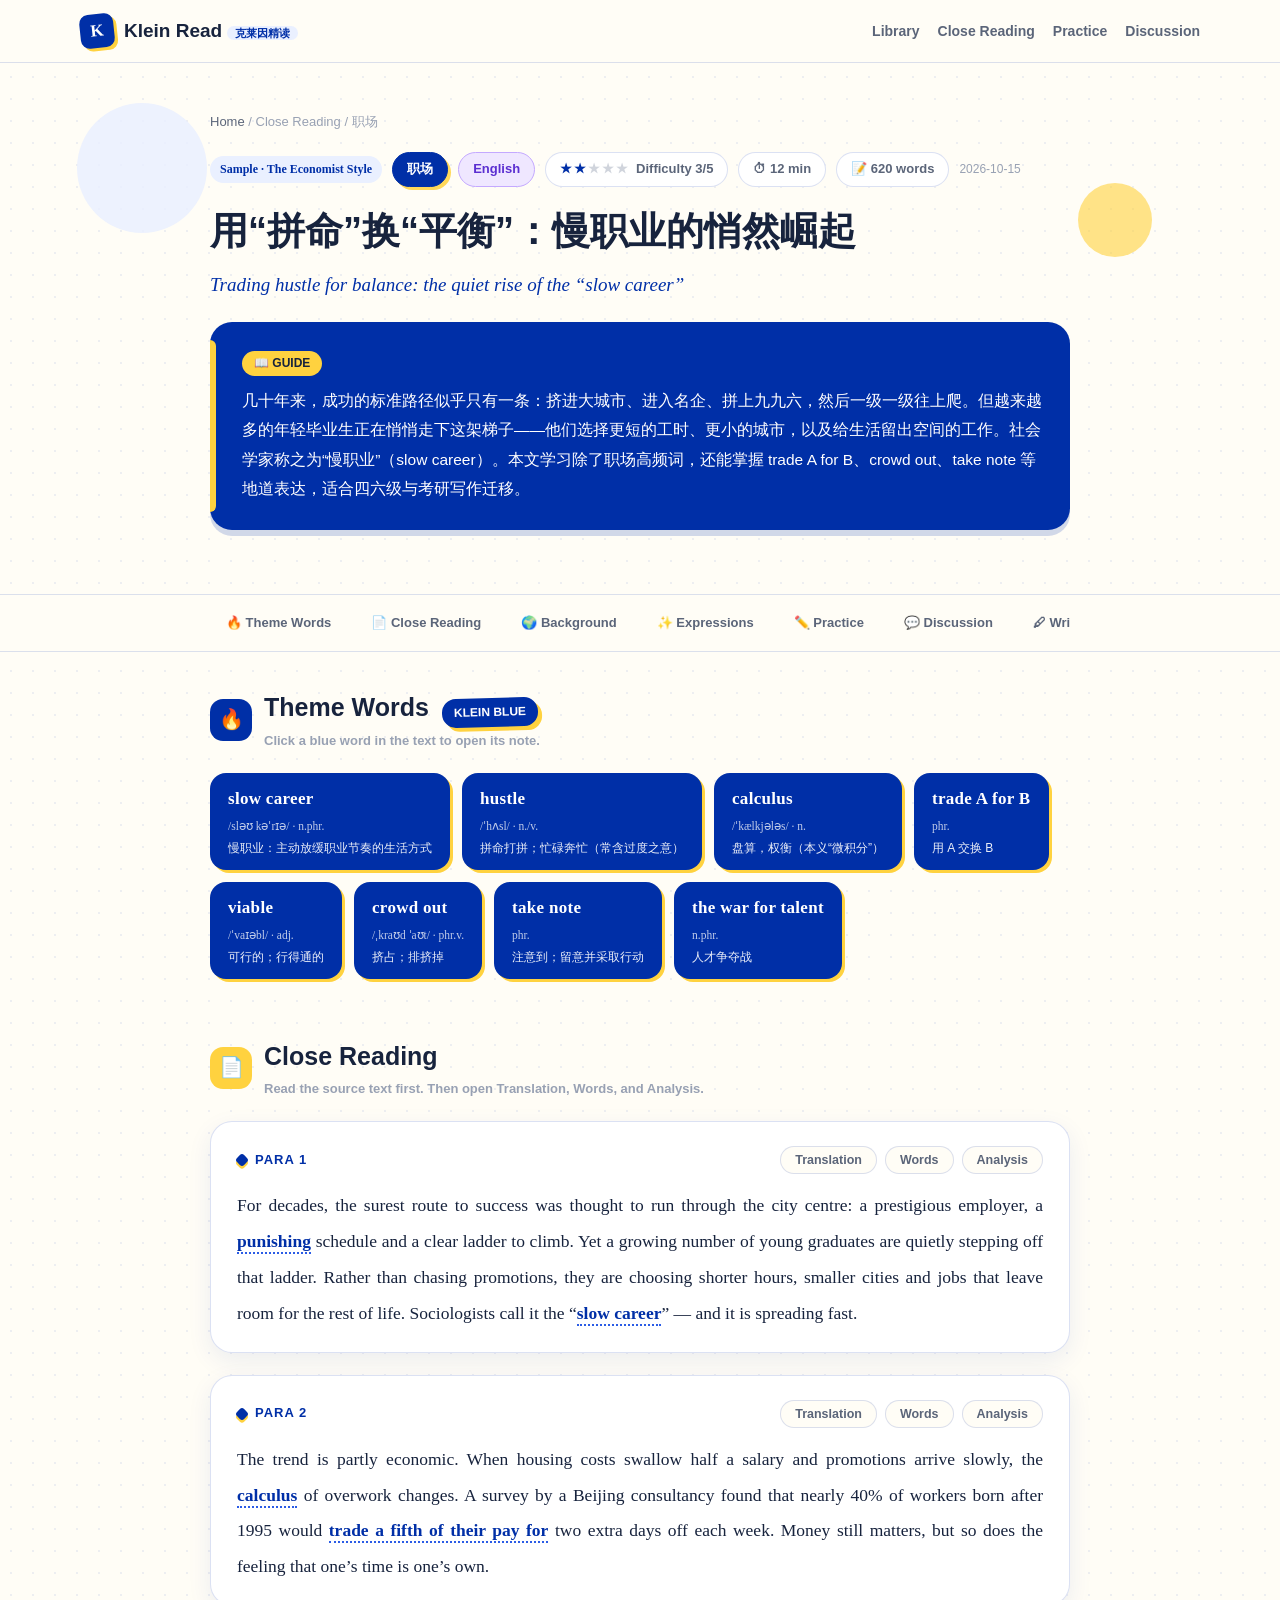
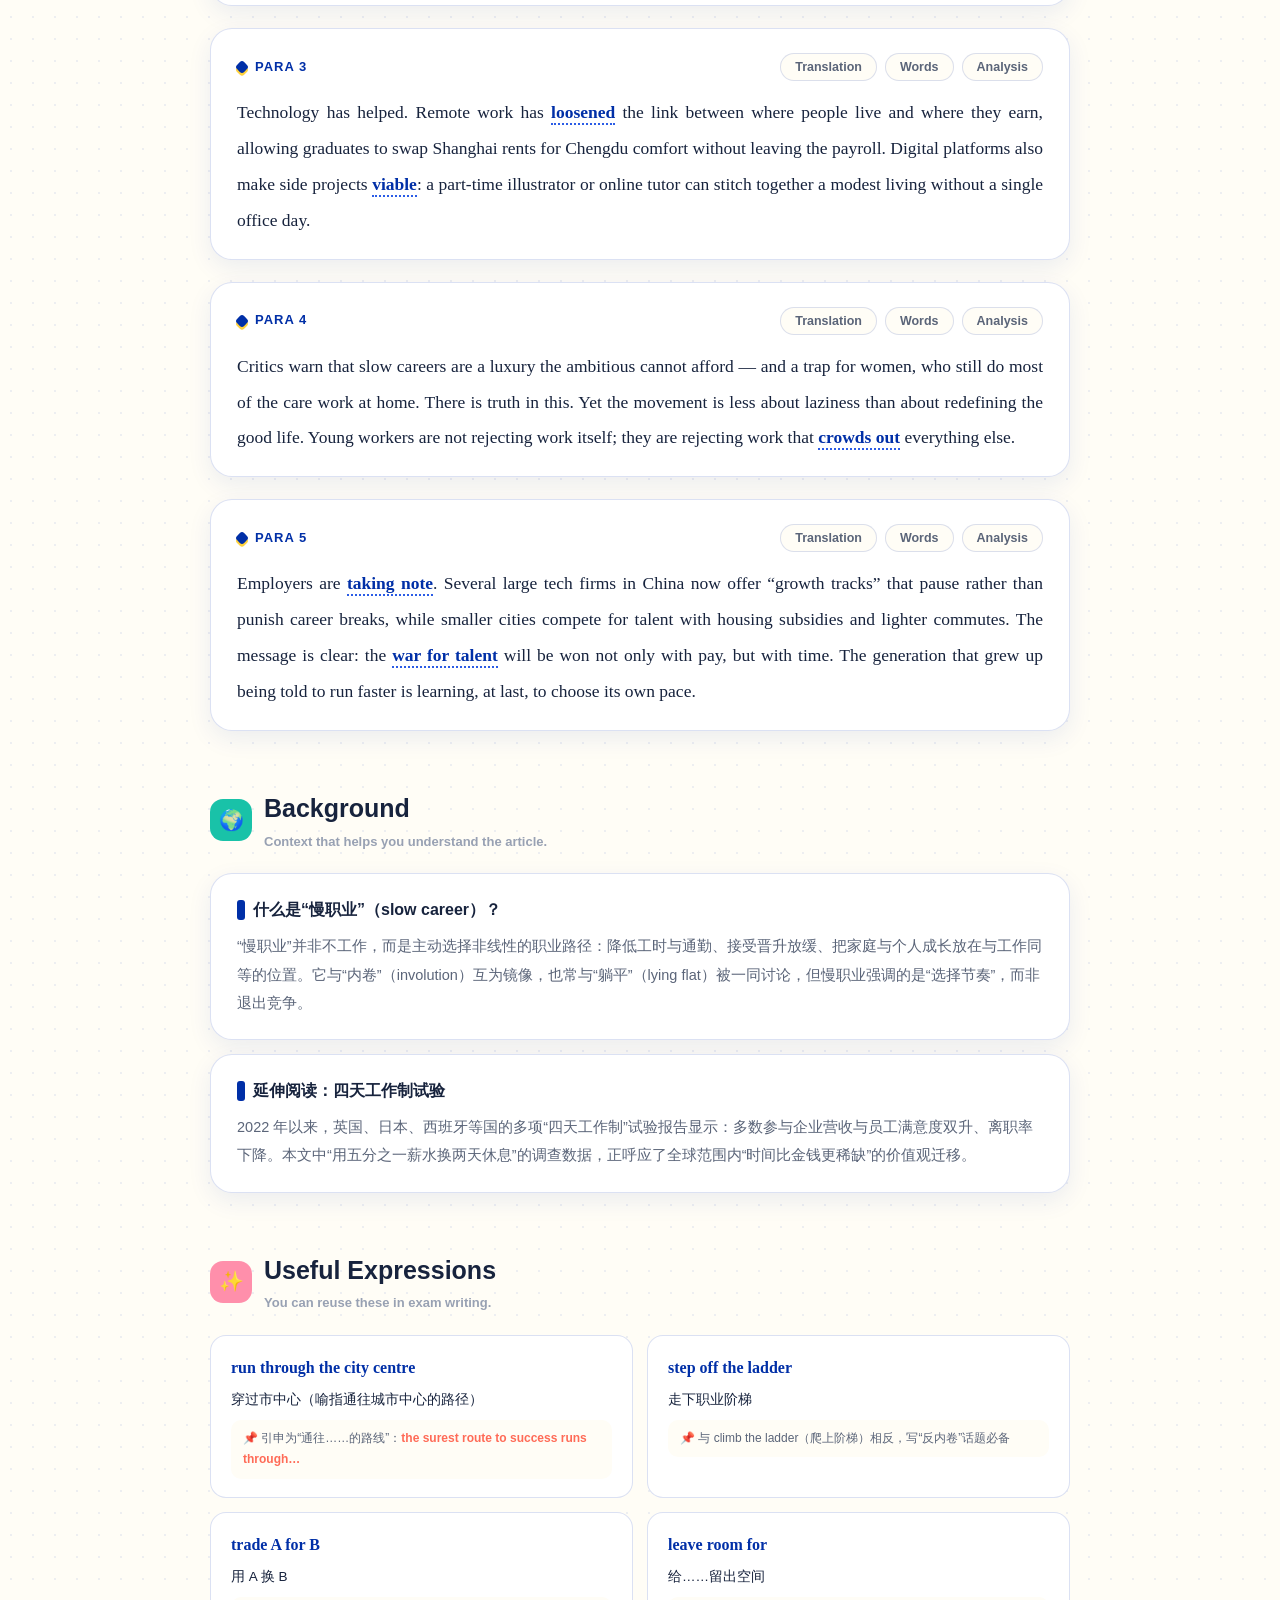
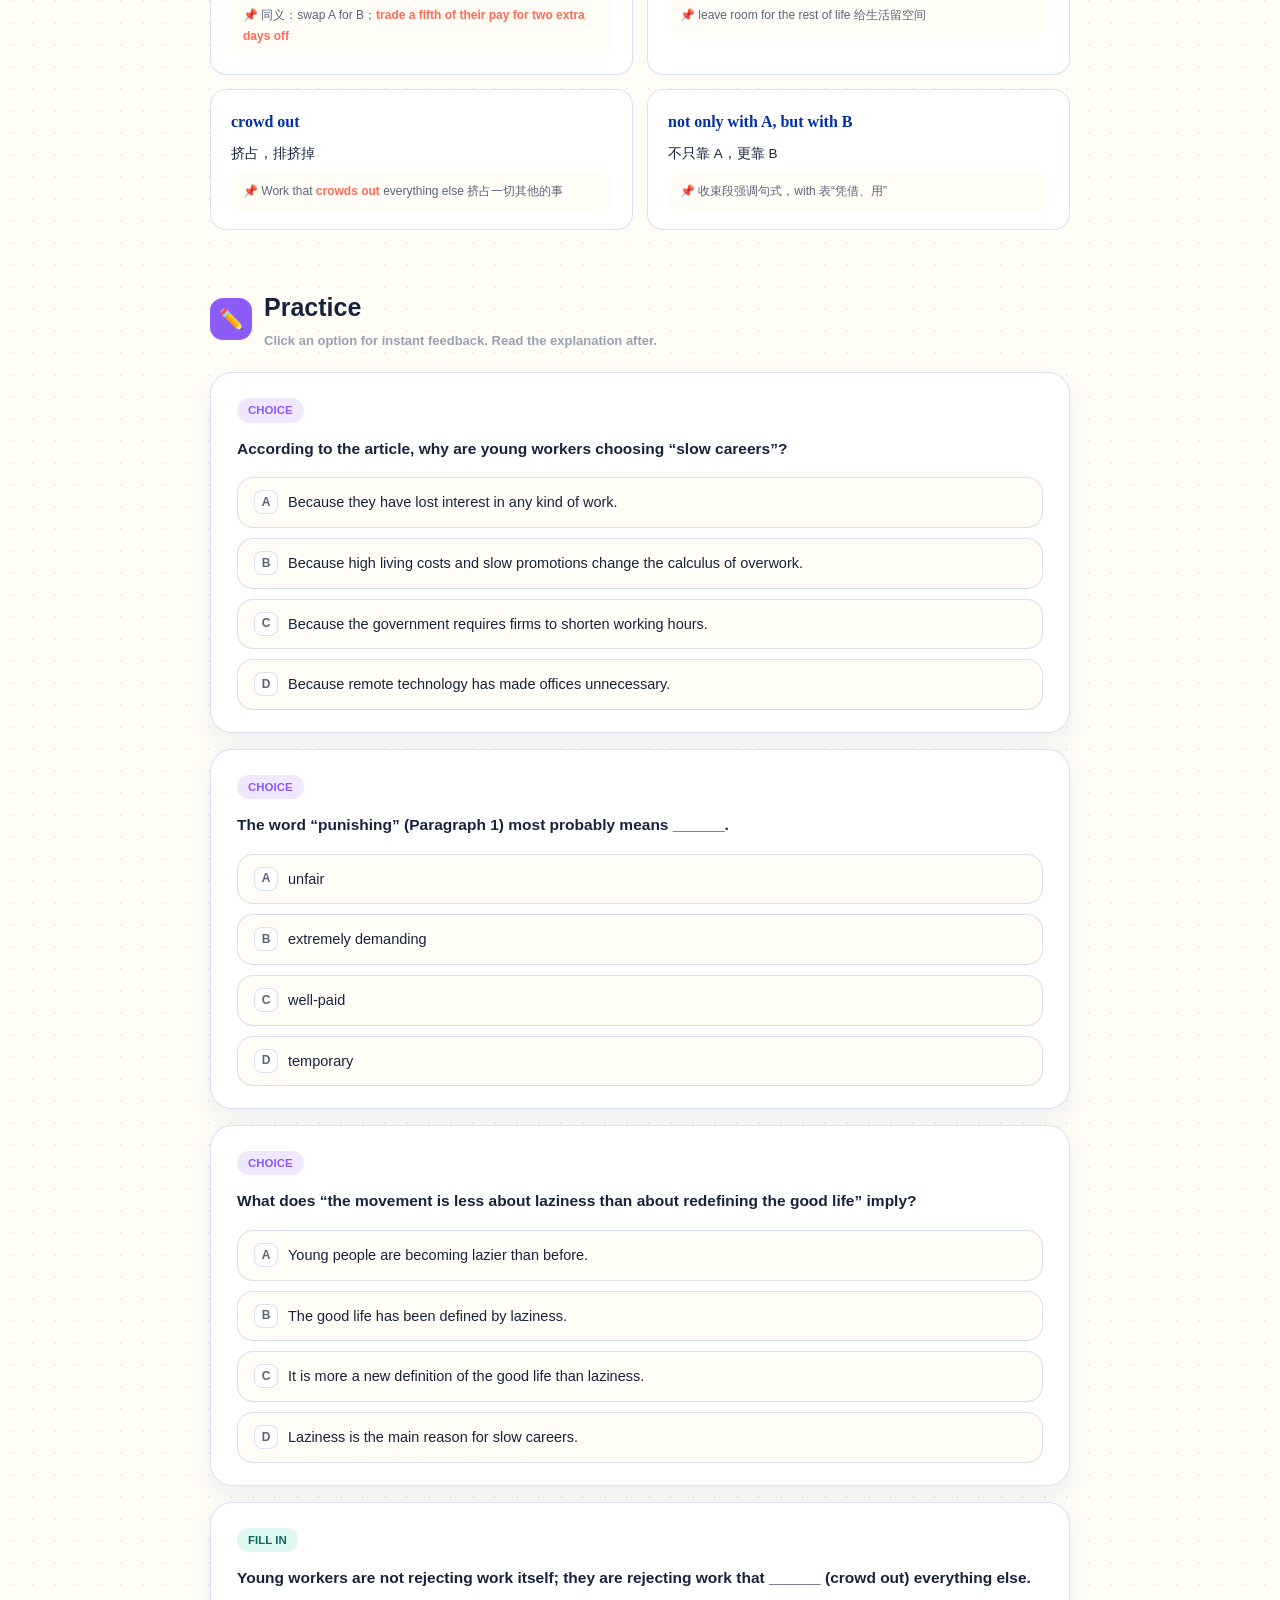
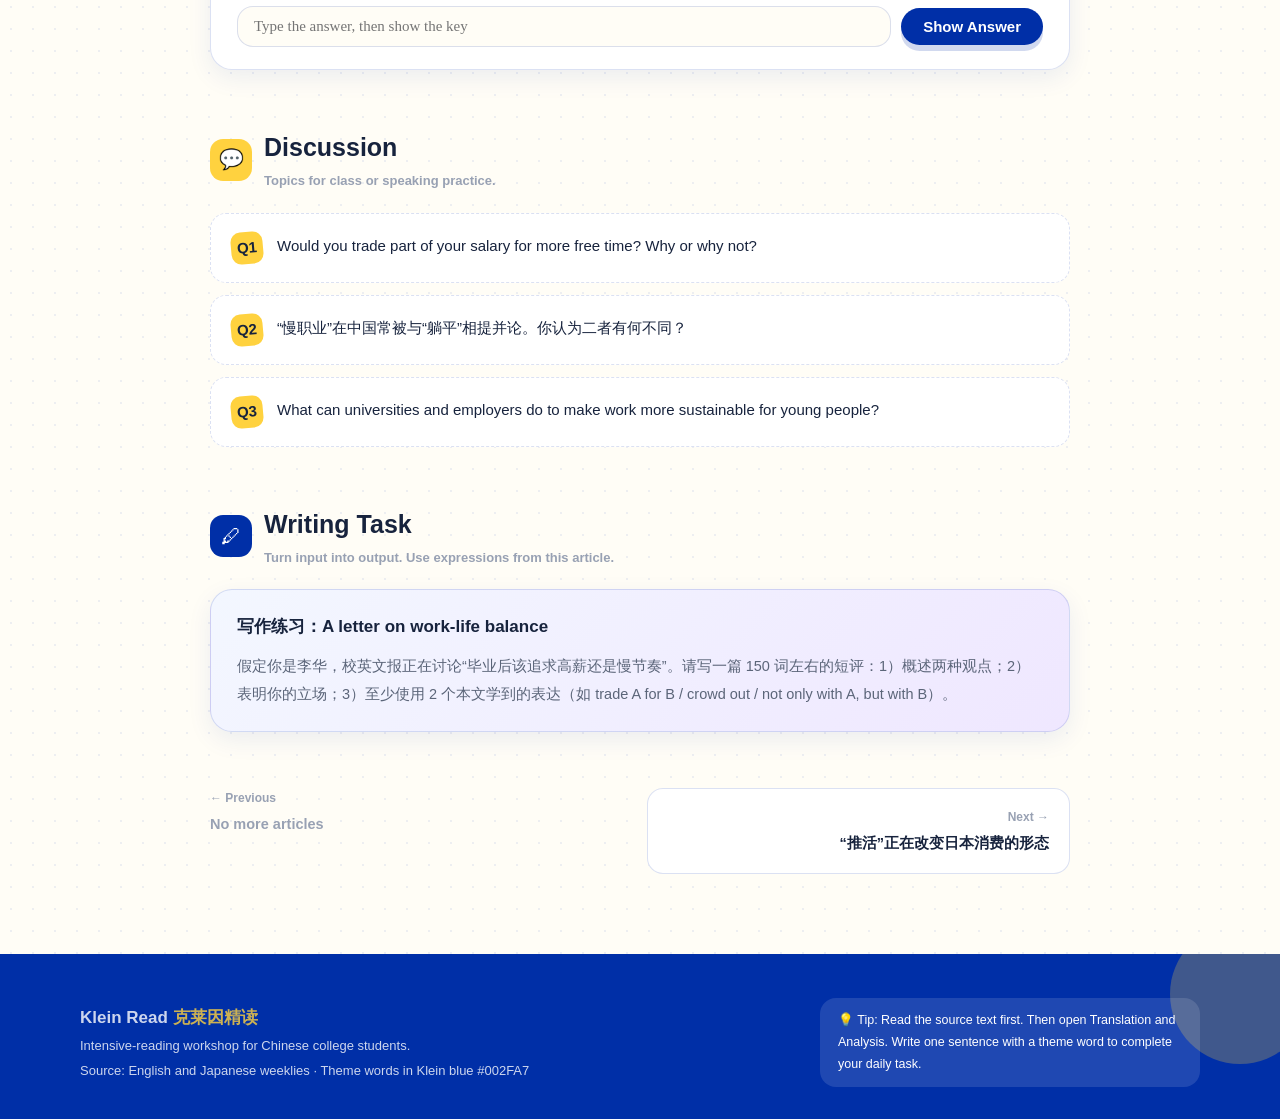
==== articles/001-slow-career.html @ 8a90080f "Release Klein Read v2.0: multilingual intensive-reading site with agent skills - Data-driven static " ====
<!DOCTYPE html>
<html lang="en">
<head>
<meta charset="UTF-8">
<meta name="viewport" content="width=device-width, initial-scale=1.0">
<title>用“拼命”换“平衡”：慢职业的悄然崛起 · Klein Read</title>
<meta name="description" content="Klein Read intensive-reading page: 用“拼命”换“平衡”：慢职业的悄然崛起">
<link rel="stylesheet" href="../css/style.css">
</head>
<body>
<div class="progress-bar"></div>

<header class="topbar">
  <div class="container topbar-inner">
    <a class="logo" href="../index.html">
      <span class="logo-mark">K</span>
      <span>Klein Read <span class="logo-sub">克莱因精读</span></span>
    </a>
    <nav class="topnav">
      <a href="../index.html#library">Library</a>
      <a href="#text">Close Reading</a>
      <a href="#quiz">Practice</a>
      <a href="#discussion">Discussion</a>
    </nav>
  </div>
</header>

<main>
  <!-- ============ Article header ============ -->
  <section class="article-hero">
    <div class="blob blob-1"></div>
    <div class="blob blob-2"></div>
    <div class="container-narrow" style="position:relative;z-index:2">
      <p class="breadcrumb"><a href="../index.html">Home</a> / Close Reading / 职场</p>
      <div class="meta-row">
        <span class="card-source">Sample · The Economist Style</span>
        <span class="chip chip-theme">职场</span>
        <span class="chip chip-violet">English</span>
        <span class="chip"><span class="stars">★★<span class="off">★</span><span class="off">★</span><span class="off">★</span></span> Difficulty 3/5</span>
        <span class="chip">⏱ 12 min</span>
        <span class="chip">📝 620 words</span>
        <span class="card-date">2026-10-15</span>
      </div>
      <h1 lang="zh-CN">用“拼命”换“平衡”：慢职业的悄然崛起</h1>
      <p class="title-en" lang="en">Trading hustle for balance: the quiet rise of the “slow career”</p>
      <div class="lead-card">
        <span class="lead-label">📖 GUIDE</span>
        <p lang="zh-CN">几十年来，成功的标准路径似乎只有一条：挤进大城市、进入名企、拼上九九六，然后一级一级往上爬。但越来越多的年轻毕业生正在悄悄走下这架梯子——他们选择更短的工时、更小的城市，以及给生活留出空间的工作。社会学家称之为“慢职业”（slow career）。本文学习除了职场高频词，还能掌握 trade A for B、crowd out、take note 等地道表达，适合四六级与考研写作迁移。</p>
      </div>
    </div>
  </section>

  <!-- ============ Anchor nav ============ -->
  <nav class="anchor-nav">
    <div class="container-narrow anchor-nav-inner">
      <a href="#words">🔥 Theme Words</a>
      <a href="#text">📄 Close Reading</a>
      <a href="#background">🌍 Background</a>
      <a href="#expressions">✨ Expressions</a>
      <a href="#quiz">✏️ Practice</a>
      <a href="#discussion">💬 Discussion</a>
      <a href="#writing">🖊 Writing</a>
    </div>
  </nav>

  <div class="container-narrow">
    <!-- ============ Theme words (Klein blue) ============ -->
    <section class="block" id="words" style="margin-top:8px">
      <div class="block-head">
        <div class="block-icon" style="background:var(--klein);color:#fff">🔥</div>
        <div>
          <h2>Theme Words <span class="sticker" style="font-size:12px;margin-left:6px">KLEIN BLUE</span></h2>
          <p class="sub">Click a blue word in the text to open its note.</p>
        </div>
      </div>
      <div class="theme-words"><div class="theme-word-card"><span class="w">slow career</span><span class="ph">/sləʊ kəˈrɪə/ · n.phr.</span><span class="m">慢职业：主动放缓职业节奏的生活方式</span></div>
<div class="theme-word-card"><span class="w">hustle</span><span class="ph">/ˈhʌsl/ · n./v.</span><span class="m">拼命打拼；忙碌奔忙（常含过度之意）</span></div>
<div class="theme-word-card"><span class="w">calculus</span><span class="ph">/ˈkælkjələs/ · n.</span><span class="m">盘算，权衡（本义“微积分”）</span></div>
<div class="theme-word-card"><span class="w">trade A for B</span><span class="ph">phr.</span><span class="m">用 A 交换 B</span></div>
<div class="theme-word-card"><span class="w">viable</span><span class="ph">/ˈvaɪəbl/ · adj.</span><span class="m">可行的；行得通的</span></div>
<div class="theme-word-card"><span class="w">crowd out</span><span class="ph">/ˌkraʊd ˈaʊt/ · phr.v.</span><span class="m">挤占；排挤掉</span></div>
<div class="theme-word-card"><span class="w">take note</span><span class="ph">phr.</span><span class="m">注意到；留意并采取行动</span></div>
<div class="theme-word-card"><span class="w">the war for talent</span><span class="ph">n.phr.</span><span class="m">人才争夺战</span></div></div>
    </section>

    <!-- ============ Close reading ============ -->
    <section class="block" id="text">
      <div class="block-head">
        <div class="block-icon" style="background:var(--lemon);color:var(--ink)">📄</div>
        <div>
          <h2>Close Reading</h2>
          <p class="sub">Read the source text first. Then open Translation, Words, and Analysis.</p>
        </div>
      </div>
      
<article class="para-card" id="p1">
  <div class="para-head">
    <span class="para-num">PARA 1</span>
    <div class="para-tools">
      <button class="tool-btn" data-toggle="p1-zh" aria-expanded="false">Translation</button>
      <button class="tool-btn" data-toggle="p1-words" aria-expanded="false">Words</button>
      <button class="tool-btn" data-toggle="p1-sent" aria-expanded="false">Analysis</button>
    </div>
  </div>
  <p class="para-en lang-en" lang="en">For decades, the surest route to success was thought to run through the city centre: a prestigious employer, a <span class="tword" data-word="punishing">punishing</span> schedule and a clear ladder to climb. Yet a growing number of young graduates are quietly stepping off that ladder. Rather than chasing promotions, they are choosing shorter hours, smaller cities and jobs that leave room for the rest of life. Sociologists call it the “<span class="tword" data-word="slow career">slow career</span>” — and it is spreading fast.</p>
  <div class="panel panel-cn" id="p1-zh"><h4>Reference Translation</h4><p class="para-cn" lang="zh-CN">几十年来，人们认为通往成功最有把握的路线要穿过市中心：进入名企、接受高强度的排班、沿着清晰的阶梯往上爬。然而，越来越多的年轻毕业生正悄悄走下这架梯子。他们不再追逐晋升，而是选择更短的工时、更小的城市，以及能给生活其余部分留出空间的工作。社会学家称之为“慢职业”——而且它正迅速蔓延。</p></div>
  <div class="panel panel-words" id="p1-words"><h4>Words in This Paragraph</h4><ul class="word-list"><li><span class="w">prestigious</span><span class="pos">adj.</span><span class="mean">有声望的，享有盛名的</span><span class="note">💡 常修饰 employer / university / award</span></li><li><span class="w">punishing</span><span class="pos">adj.</span><span class="mean">强度极大的，令人吃不消的</span><span class="note">💡 本义“惩罚性的”，a punishing schedule 即“高强度排班”</span></li><li><span class="w">ladder</span><span class="pos">n.</span><span class="mean">阶梯（喻指晋升体系）</span><span class="note">💡 career ladder 职业阶梯；climb the ladder 逐步晋升</span></li><li><span class="w">promotion</span><span class="pos">n.</span><span class="mean">晋升，升职</span><span class="note">💡 注意重音 /prəˈməʊʃn/；动词 promote</span></li><li><span class="w">slow career</span><span class="pos">n.phr.</span><span class="mean">慢职业：主动放缓职业节奏</span><span class="note">💡 全文核心概念，也可作定语：the slow-career movement</span></li></ul></div>
  <div class="panel panel-sent" id="p1-sent"><h4>Sentence Analysis</h4><div class="sent-block"><p class="sent-quote">Rather than chasing promotions, they are choosing shorter hours, smaller cities and jobs that leave room for the rest of life.</p><div class="struct-lines"><div class="struct-line"><span class="struct-tag tag-main">主句</span><span class="struct-text">they are choosing shorter hours, smaller cities and jobs（三个并列宾语）</span></div><div class="struct-line"><span class="struct-tag tag-phrase">状语</span><span class="struct-text">Rather than chasing promotions —— rather than + doing 表示“而不是……”，置于句首加强对比</span></div><div class="struct-line"><span class="struct-tag tag-clause">定语从句</span><span class="struct-text">that leave room for the rest of life —— 修饰 jobs，其中 leave room for 意为“给……留出空间”</span></div></div><div class="struct-line"><span class="struct-tag tag-tip">考点</span><span class="struct-text">写作迁移：先摆出旧观念（rather than…），再给新选择，对比结构清晰，适合议论文开头段。</span></div></div></div>
</article>

<article class="para-card" id="p2">
  <div class="para-head">
    <span class="para-num">PARA 2</span>
    <div class="para-tools">
      <button class="tool-btn" data-toggle="p2-zh" aria-expanded="false">Translation</button>
      <button class="tool-btn" data-toggle="p2-words" aria-expanded="false">Words</button>
      <button class="tool-btn" data-toggle="p2-sent" aria-expanded="false">Analysis</button>
    </div>
  </div>
  <p class="para-en lang-en" lang="en">The trend is partly economic. When housing costs swallow half a salary and promotions arrive slowly, the <span class="tword" data-word="calculus">calculus</span> of overwork changes. A survey by a Beijing consultancy found that nearly 40% of workers born after 1995 would <span class="tword" data-word="trade A for B">trade a fifth of their pay for</span> two extra days off each week. Money still matters, but so does the feeling that one’s time is one’s own.</p>
  <div class="panel panel-cn" id="p2-zh"><h4>Reference Translation</h4><p class="para-cn" lang="zh-CN">这一趋势部分源于经济因素。当房价吞掉一半工资、晋升又姗姗来迟时，人们对“加班是否值得”的盘算就变了。北京一家咨询公司的调查发现，近 40% 的 95 后员工愿意用五分之一的薪水换取每周多两天休息。钱当然重要，但“时间属于自己”的感觉同样重要。</p></div>
  <div class="panel panel-words" id="p2-words"><h4>Words in This Paragraph</h4><ul class="word-list"><li><span class="w">swallow</span><span class="pos">v.</span><span class="mean">吞掉，耗尽（金钱、时间）</span><span class="note">💡 生动用法：Rent swallows up most of my income.</span></li><li><span class="w">calculus</span><span class="pos">n.</span><span class="mean">权衡，盘算</span><span class="note">💡 本义“微积分”；the calculus of… 即“对……的利害权衡”</span></li><li><span class="w">overwork</span><span class="pos">n./v.</span><span class="mean">过度工作，加班</span><span class="note">💡 不可数名词时常不加冠词</span></li><li><span class="w">consultancy</span><span class="pos">n.</span><span class="mean">咨询公司</span><span class="note">💡 consultant 咨询顾问</span></li><li><span class="w">trade A for B</span><span class="pos">phr.</span><span class="mean">用 A 交换 B</span><span class="note">💡 trade a fifth of their pay for two extra days off；同义 swap A for B</span></li></ul></div>
  <div class="panel panel-sent" id="p2-sent"><h4>Sentence Analysis</h4><div class="sent-block"><p class="sent-quote">Money still matters, but so does the feeling that one’s time is one’s own.</p><div class="struct-lines"><div class="struct-line"><span class="struct-tag tag-main">主句</span><span class="struct-text">Money still matters（钱仍然重要）</span></div><div class="struct-line"><span class="struct-tag tag-clause">倒装</span><span class="struct-text">but so does the feeling —— “so + 助动词 + 主语”表示“……也一样”，避免重复 matters</span></div><div class="struct-line"><span class="struct-tag tag-clause">同位语从句</span><span class="struct-text">that one’s time is one’s own —— 解释 the feeling 的具体内容</span></div></div><div class="struct-line"><span class="struct-tag tag-tip">考点</span><span class="struct-text">“so does / so is + 名词”是考研英语写作高频倒装句式，用来并列强调第二个论点。</span></div></div></div>
</article>

<article class="para-card" id="p3">
  <div class="para-head">
    <span class="para-num">PARA 3</span>
    <div class="para-tools">
      <button class="tool-btn" data-toggle="p3-zh" aria-expanded="false">Translation</button>
      <button class="tool-btn" data-toggle="p3-words" aria-expanded="false">Words</button>
      <button class="tool-btn" data-toggle="p3-sent" aria-expanded="false">Analysis</button>
    </div>
  </div>
  <p class="para-en lang-en" lang="en">Technology has helped. Remote work has <span class="tword" data-word="loosen">loosened</span> the link between where people live and where they earn, allowing graduates to swap Shanghai rents for Chengdu comfort without leaving the payroll. Digital platforms also make side projects <span class="tword" data-word="viable">viable</span>: a part-time illustrator or online tutor can stitch together a modest living without a single office day.</p>
  <div class="panel panel-cn" id="p3-zh"><h4>Reference Translation</h4><p class="para-cn" lang="zh-CN">技术起到了助推作用。远程办公弱化了“住在哪里”和“在哪里挣钱”之间的绑定，让毕业生们不必离职，就能用上海的房租换来成都的舒适。数字平台也让副业变得可行：一名兼职插画师或线上家教，一天办公室都不用去，也能拼凑出一份体面的生计。</p></div>
  <div class="panel panel-words" id="p3-words"><h4>Words in This Paragraph</h4><ul class="word-list"><li><span class="w">loosen</span><span class="pos">v.</span><span class="mean">放松，弱化（联系）</span><span class="note">💡 反义 tighten；the link between A and B</span></li><li><span class="w">swap</span><span class="pos">v.</span><span class="mean">交换，换掉</span><span class="note">💡 swap A for B：用 A 换 B，与 trade 用法相近</span></li><li><span class="w">payroll</span><span class="pos">n.</span><span class="mean">工资表；在职名册</span><span class="note">💡 on the payroll 即“在编、在职”</span></li><li><span class="w">stitch together</span><span class="pos">phr.v.</span><span class="mean">拼凑，凑合而成</span><span class="note">💡 字面“缝合”；stitch together a living 凑一份生计</span></li><li><span class="w">viable</span><span class="pos">adj.</span><span class="mean">可行的，行得通的</span><span class="note">💡 make sth viable 使……变得可行；名词 viability</span></li></ul></div>
  <div class="panel panel-sent" id="p3-sent"><h4>Sentence Analysis</h4><div class="sent-block"><p class="sent-quote">Remote work has loosened the link between where people live and where they earn, allowing graduates to swap Shanghai rents for Chengdu comfort without leaving the payroll.</p><div class="struct-lines"><div class="struct-line"><span class="struct-tag tag-main">主句</span><span class="struct-text">Remote work has loosened the link（远程办公弱化了这种关联）</span></div><div class="struct-line"><span class="struct-tag tag-clause">介词+宾语从句</span><span class="struct-text">between where people live and where people earn —— 两个 where 从句作 between 的宾语，平行结构</span></div><div class="struct-line"><span class="struct-tag tag-phrase">分词状语</span><span class="struct-text">allowing graduates to swap A for B without leaving the payroll —— 现在分词表结果；without + doing 表示“无需……”</span></div></div><div class="struct-line"><span class="struct-tag tag-tip">考点</span><span class="struct-text">swap Shanghai rents for Chengdu comfort 是“借代”修辞：用房租代指大城市压力，用地名+comfort 构成对仗，适合写作模仿。</span></div></div></div>
</article>

<article class="para-card" id="p4">
  <div class="para-head">
    <span class="para-num">PARA 4</span>
    <div class="para-tools">
      <button class="tool-btn" data-toggle="p4-zh" aria-expanded="false">Translation</button>
      <button class="tool-btn" data-toggle="p4-words" aria-expanded="false">Words</button>
      <button class="tool-btn" data-toggle="p4-sent" aria-expanded="false">Analysis</button>
    </div>
  </div>
  <p class="para-en lang-en" lang="en">Critics warn that slow careers are a luxury the ambitious cannot afford — and a trap for women, who still do most of the care work at home. There is truth in this. Yet the movement is less about laziness than about redefining the good life. Young workers are not rejecting work itself; they are rejecting work that <span class="tword" data-word="crowd out">crowds out</span> everything else.</p>
  <div class="panel panel-cn" id="p4-zh"><h4>Reference Translation</h4><p class="para-cn" lang="zh-CN">批评者提醒说，慢职业是一种“有野心的人消费不起”的奢侈品——而且对女性是个陷阱，因为家务和照料工作仍大多落在女性身上。这话不无道理。然而，这场运动与其说是懒惰，不如说是对“美好生活”的重新定义。年轻工作者否定的不是工作本身，而是那份会挤占一切其他东西的工作。</p></div>
  <div class="panel panel-words" id="p4-words"><h4>Words in This Paragraph</h4><ul class="word-list"><li><span class="w">luxury</span><span class="pos">n.</span><span class="mean">奢侈品；奢侈（的享受）</span><span class="note">💡 a luxury (that) … cannot afford 买不起的奢侈品</span></li><li><span class="w">ambitious</span><span class="pos">adj.</span><span class="mean">有野心的，有抱负的</span><span class="note">💡 the ambitious 作名词：“有野心的人群”</span></li><li><span class="w">redefine</span><span class="pos">v.</span><span class="mean">重新定义</span><span class="note">💡 re- 前缀：rethink / reshape / rebrand</span></li><li><span class="w">reject</span><span class="pos">v.</span><span class="mean">拒绝，否定</span><span class="note">💡 注意与 refuse 的语体差别，reject 更书面</span></li><li><span class="w">crowd out</span><span class="pos">phr.v.</span><span class="mean">挤占，排挤掉</span><span class="note">💡 crowd out everything else 挤掉其他一切；名词形式 crowd-out</span></li></ul></div>
  <div class="panel panel-sent" id="p4-sent"><h4>Sentence Analysis</h4><div class="sent-block"><p class="sent-quote">Yet the movement is less about laziness than about redefining the good life.</p><div class="struct-lines"><div class="struct-line"><span class="struct-tag tag-main">核心句式</span><span class="struct-text">less about A than about B —— “与其说是 A，不如说是 B”</span></div><div class="struct-line"><span class="struct-tag tag-phrase">平行结构</span><span class="struct-text">about laziness / about redefining the good life —— 两个 about 短语保持形式对称</span></div></div><div class="struct-line"><span class="struct-tag tag-tip">考点</span><span class="struct-text">“less A than B / not A but B” 是让步反驳段的黄金句式：先承认对方观点，再换角度立论。</span></div></div></div>
</article>

<article class="para-card" id="p5">
  <div class="para-head">
    <span class="para-num">PARA 5</span>
    <div class="para-tools">
      <button class="tool-btn" data-toggle="p5-zh" aria-expanded="false">Translation</button>
      <button class="tool-btn" data-toggle="p5-words" aria-expanded="false">Words</button>
      <button class="tool-btn" data-toggle="p5-sent" aria-expanded="false">Analysis</button>
    </div>
  </div>
  <p class="para-en lang-en" lang="en">Employers are <span class="tword" data-word="take note">taking note</span>. Several large tech firms in China now offer “growth tracks” that pause rather than punish career breaks, while smaller cities compete for talent with housing subsidies and lighter commutes. The message is clear: the <span class="tword" data-word="the war for talent">war for talent</span> will be won not only with pay, but with time. The generation that grew up being told to run faster is learning, at last, to choose its own pace.</p>
  <div class="panel panel-cn" id="p5-zh"><h4>Reference Translation</h4><p class="para-cn" lang="zh-CN">雇主们已经注意到了。中国的几家大型科技公司如今提供“成长轨道”，允许职业空窗期暂停而非惩罚；小城市则用住房补贴和更轻松的通勤来争夺人才。信号很明确：人才争夺战的胜负，不只取决于薪水，还取决于时间。这一代从小被要求“跑快点”的人，终于在学习选择自己的节奏。</p></div>
  <div class="panel panel-words" id="p5-words"><h4>Words in This Paragraph</h4><ul class="word-list"><li><span class="w">growth track</span><span class="pos">n.</span><span class="mean">成长轨道（公司内非线性晋升通道）</span><span class="note">💡 与 fast track（快车道）相对</span></li><li><span class="w">career break</span><span class="pos">n.</span><span class="mean">职业空窗期，中断期</span><span class="note">💡 take a career break 主动暂停工作</span></li><li><span class="w">subsidy</span><span class="pos">n.</span><span class="mean">补贴，津贴</span><span class="note">💡 housing subsidies 住房补贴；动词 subsidise/subsidize</span></li><li><span class="w">commute</span><span class="pos">n./v.</span><span class="mean">通勤</span><span class="note">💡 lighter commutes 更轻松的通勤；commuter 通勤族</span></li><li><span class="w">take note</span><span class="pos">phr.</span><span class="mean">注意到；留意并采取行动</span><span class="note">💡 比 pay attention to 更书面，常用于新闻语体</span></li><li><span class="w">the war for talent</span><span class="pos">n.phr.</span><span class="mean">人才争夺战</span><span class="note">💡 也可写 talent war；war on / war for 搭配不同</span></li></ul></div>
  <div class="panel panel-sent" id="p5-sent"><h4>Sentence Analysis</h4><div class="sent-block"><p class="sent-quote">The message is clear: the war for talent will be won not only with pay, but with time.</p><div class="struct-lines"><div class="struct-line"><span class="struct-tag tag-main">主句</span><span class="struct-text">The message is clear（信号很明确）</span></div><div class="struct-line"><span class="struct-tag tag-phrase">冒号解释</span><span class="struct-text">冒号后整句是对 message 的展开，英文常用冒号引出具体论断</span></div><div class="struct-line"><span class="struct-tag tag-clause">关联结构</span><span class="struct-text">not only with pay, but with time —— not only … but (also) … 并列两个介词短语，with 表“凭借”</span></div></div><div class="struct-line"><span class="struct-tag tag-tip">考点</span><span class="struct-text">结尾金句式：not only with A, but with B 将抽象竞争落到两个具体维度，适合文章收束段模仿。</span></div></div></div>
</article>
    </section>

    <!-- ============ Background ============ -->
    <section class="block" id="background">
      <div class="block-head">
        <div class="block-icon" style="background:var(--mint);color:#fff">🌍</div>
        <div>
          <h2>Background</h2>
          <p class="sub">Context that helps you understand the article.</p>
        </div>
      </div>
      <div class="card bg-card"><h3>什么是“慢职业”（slow career）？</h3><p lang="zh-CN">“慢职业”并非不工作，而是主动选择非线性的职业路径：降低工时与通勤、接受晋升放缓、把家庭与个人成长放在与工作同等的位置。它与“内卷”（involution）互为镜像，也常与“躺平”（lying flat）被一同讨论，但慢职业强调的是“选择节奏”，而非退出竞争。</p></div>
<div class="card bg-card"><h3>延伸阅读：四天工作制试验</h3><p lang="zh-CN">2022 年以来，英国、日本、西班牙等国的多项“四天工作制”试验报告显示：多数参与企业营收与员工满意度双升、离职率下降。本文中“用五分之一薪水换两天休息”的调查数据，正呼应了全球范围内“时间比金钱更稀缺”的价值观迁移。</p></div>
    </section>

    <!-- ============ Expressions ============ -->
    <section class="block" id="expressions">
      <div class="block-head">
        <div class="block-icon" style="background:var(--pink);color:#fff">✨</div>
        <div>
          <h2>Useful Expressions</h2>
          <p class="sub">You can reuse these in exam writing.</p>
        </div>
      </div>
      <div class="expr-grid"><div class="expr-card"><p class="en" lang="en">run through the city centre</p><p class="cn" lang="zh-CN">穿过市中心（喻指通往城市中心的路径）</p><p class="use">📌 引申为“通往……的路线”：<b>the surest route to success runs through…</b></p></div>
<div class="expr-card"><p class="en" lang="en">step off the ladder</p><p class="cn" lang="zh-CN">走下职业阶梯</p><p class="use">📌 与 climb the ladder（爬上阶梯）相反，写“反内卷”话题必备</p></div>
<div class="expr-card"><p class="en" lang="en">trade A for B</p><p class="cn" lang="zh-CN">用 A 换 B</p><p class="use">📌 同义：swap A for B；<b>trade a fifth of their pay for two extra days off</b></p></div>
<div class="expr-card"><p class="en" lang="en">leave room for</p><p class="cn" lang="zh-CN">给……留出空间</p><p class="use">📌 leave room for the rest of life 给生活留空间</p></div>
<div class="expr-card"><p class="en" lang="en">crowd out</p><p class="cn" lang="zh-CN">挤占，排挤掉</p><p class="use">📌 Work that <b>crowds out</b> everything else 挤占一切其他的事</p></div>
<div class="expr-card"><p class="en" lang="en">not only with A, but with B</p><p class="cn" lang="zh-CN">不只靠 A，更靠 B</p><p class="use">📌 收束段强调句式，with 表“凭借、用”</p></div></div>
    </section>

    <!-- ============ Practice ============ -->
    <section class="block" id="quiz">
      <div class="block-head">
        <div class="block-icon" style="background:var(--violet);color:#fff">✏️</div>
        <div>
          <h2>Practice</h2>
          <p class="sub">Click an option for instant feedback. Read the explanation after.</p>
        </div>
      </div>
      
<div class="quiz-card card" data-answer="B">
  <span class="quiz-type choice">CHOICE</span>
  <p class="quiz-q">According to the article, why are young workers choosing “slow careers”?</p>
  <div class="options"><button class="option"><span class="key">A</span><span>Because they have lost interest in any kind of work.</span></button><button class="option"><span class="key">B</span><span>Because high living costs and slow promotions change the calculus of overwork.</span></button><button class="option"><span class="key">C</span><span>Because the government requires firms to shorten working hours.</span></button><button class="option"><span class="key">D</span><span>Because remote technology has made offices unnecessary.</span></button></div>
  <div class="quiz-explain"><b>Explanation:</b> 第二段明确指出：当房价吞掉一半工资、晋升又慢，人们对加班的权衡（the calculus of overwork）就变了。A 与第四段“not rejecting work itself”矛盾；C 文中未提；D 过度推断，远程办公只是助推因素之一。</div>
</div>

<div class="quiz-card card" data-answer="B">
  <span class="quiz-type choice">CHOICE</span>
  <p class="quiz-q">The word “punishing” (Paragraph 1) most probably means ______.</p>
  <div class="options"><button class="option"><span class="key">A</span><span>unfair</span></button><button class="option"><span class="key">B</span><span>extremely demanding</span></button><button class="option"><span class="key">C</span><span>well-paid</span></button><button class="option"><span class="key">D</span><span>temporary</span></button></div>
  <div class="quiz-explain"><b>Explanation:</b> punishing 本义“惩罚性的”，形容 schedule 时指“强度大到让人吃不消的”，即 extremely demanding。</div>
</div>

<div class="quiz-card card" data-answer="C">
  <span class="quiz-type choice">CHOICE</span>
  <p class="quiz-q">What does “the movement is less about laziness than about redefining the good life” imply?</p>
  <div class="options"><button class="option"><span class="key">A</span><span>Young people are becoming lazier than before.</span></button><button class="option"><span class="key">B</span><span>The good life has been defined by laziness.</span></button><button class="option"><span class="key">C</span><span>It is more a new definition of the good life than laziness.</span></button><button class="option"><span class="key">D</span><span>Laziness is the main reason for slow careers.</span></button></div>
  <div class="quiz-explain"><b>Explanation:</b> less about A than about B = “与其说是 A，不如说是 B”，重心在后者：这是对“美好生活”的重新定义。</div>
</div>

<div class="quiz-card card" data-fill-answer="crowds out">
  <span class="quiz-type fill">FILL IN</span>
  <p class="quiz-q">Young workers are not rejecting work itself; they are rejecting work that ______ (crowd out) everything else.</p>
  <div class="fill-row">
    <input class="fill-input" type="text" placeholder="Type the answer, then show the key">
    <button class="btn btn-primary reveal-btn" style="padding:10px 22px">Show Answer</button>
  </div>
  <div class="quiz-explain"><b>Explanation:</b> 定语从句先行词是 work（不可数/单数），从句谓语用第三人称单数；且 reject 的宾语是“挤占一切的工作”，与前半句形成 not A but B 的对仗。</div>
</div>
    </section>

    <!-- ============ Discussion ============ -->
    <section class="block" id="discussion">
      <div class="block-head">
        <div class="block-icon" style="background:var(--lemon);color:var(--ink)">💬</div>
        <div>
          <h2>Discussion</h2>
          <p class="sub">Topics for class or speaking practice.</p>
        </div>
      </div>
      <div class="discuss-list"><div class="discuss-item"><span class="q-mark">Q1</span><p lang="zh-CN">Would you trade part of your salary for more free time? Why or why not?</p></div>
<div class="discuss-item"><span class="q-mark">Q2</span><p lang="zh-CN">“慢职业”在中国常被与“躺平”相提并论。你认为二者有何不同？</p></div>
<div class="discuss-item"><span class="q-mark">Q3</span><p lang="zh-CN">What can universities and employers do to make work more sustainable for young people?</p></div></div>
    </section>

    <!-- ============ Writing ============ -->
    <section class="block" id="writing">
      <div class="block-head">
        <div class="block-icon" style="background:var(--klein);color:#fff">🖊</div>
        <div>
          <h2>Writing Task</h2>
          <p class="sub">Turn input into output. Use expressions from this article.</p>
        </div>
      </div>
      <div class="card quiz-card write-card"><h3>写作练习：A letter on work-life balance</h3><p lang="zh-CN">假定你是李华，校英文报正在讨论“毕业后该追求高薪还是慢节奏”。请写一篇 150 词左右的短评：1）概述两种观点；2）表明你的立场；3）至少使用 2 个本文学到的表达（如 trade A for B / crowd out / not only with A, but with B）。</p></div>
    </section>

    <!-- ============ Previous / Next ============ -->
    <nav class="pager"><div><p class="dir">← Previous</p><p class="t" style="color:var(--ink-30)">No more articles</p></div><a class="next" href="002-oshi-katsu.html"><p class="dir">Next →</p><p class="t">“推活”正在改变日本消费的形态</p></a></nav>
  </div>
</main>

<footer class="footer">
  <div class="container footer-inner">
    <div>
      <p class="brand">Klein Read <span>克莱因精读</span></p>
      <p>Intensive-reading workshop for Chinese college students.<br>Source: English and Japanese weeklies · Theme words in Klein blue #002FA7</p>
    </div>
    <div class="tip">💡 Tip: Read the source text first. Then open Translation and Analysis. Write one sentence with a theme word to complete your daily task.</div>
  </div>
</footer>

<script src="../js/app.js"></script>
</body>
</html>
---- css/style.css ----
/* ============================================================
   Klein Read — Design system v2.0
   Style: a bright, lively paper notebook.
   Theme words: International Klein Blue #002FA7
   ============================================================ */

/* ---------- 1. Design tokens ---------- */
:root {
  /* Primary: Klein blue */
  --klein: #002FA7;
  --klein-deep: #001B6B;
  --klein-bright: #2B5CE6;
  --klein-soft: #EAF0FF;
  --klein-mist: #F3F7FF;

  /* Bright accent colors */
  --lemon: #FFD23F;        /* marker highlight */
  --lemon-soft: #FFF3C4;
  --coral: #FF6B57;        /* warning / error */
  --coral-soft: #FFE7E2;
  --mint: #19C2A8;         /* correct / phrases */
  --mint-soft: #DFF7F1;
  --violet: #8B5CF6;       /* grammar / analysis */
  --violet-soft: #EFE7FF;
  --pink: #FF8FAB;         /* accent */
  --pink-soft: #FFE4EC;

  /* Neutrals */
  --paper: #FFFDF6;        /* warm paper */
  --ink: #17233D;          /* body ink */
  --ink-60: #5B6579;
  --ink-30: #98A1B3;
  --line: rgba(0, 47, 167, 0.14);
  --white: #FFFFFF;

  /* Fonts */
  --font-cn: "PingFang SC", "Hiragino Sans GB", "Microsoft YaHei", "Noto Sans SC", sans-serif;
  --font-en: Georgia, "Times New Roman", "Songti SC", serif;
  --font-ja: "Hiragino Mincho ProN", "Yu Mincho", "Noto Serif JP", Georgia, serif;
  --font-ui: "Avenir Next", "Segoe UI", "PingFang SC", "Microsoft YaHei", sans-serif;

  /* Radii and shadows */
  --r-sm: 10px;
  --r-md: 16px;
  --r-lg: 22px;
  --r-pill: 999px;
  --shadow-soft: 0 8px 24px rgba(0, 47, 167, 0.08);
  --shadow-pop: 0 6px 0 rgba(0, 47, 167, 0.18);
  --shadow-lift: 0 14px 34px rgba(0, 47, 167, 0.14);
}

/* ---------- 2. Base typography ---------- */
* { box-sizing: border-box; margin: 0; padding: 0; }

html { scroll-behavior: smooth; scroll-padding-top: 96px; }

body {
  font-family: var(--font-cn);
  color: var(--ink);
  background-color: var(--paper);
  background-image: radial-gradient(rgba(0, 47, 167, 0.07) 1.2px, transparent 1.2px);
  background-size: 22px 22px;
  line-height: 1.75;
  font-size: 16px;
  -webkit-font-smoothing: antialiased;
}

img, svg { display: block; max-width: 100%; }
button { font-family: inherit; cursor: pointer; border: none; background: none; }
a { color: var(--klein); text-decoration: none; }
a:hover { color: var(--klein-bright); }

::selection { background: var(--lemon); color: var(--ink); }

/* ---------- 3. Components ---------- */
.container { width: min(1120px, 92vw); margin: 0 auto; }
.container-narrow { width: min(860px, 92vw); margin: 0 auto; }

/* Sticker labels */
.sticker {
  display: inline-block;
  background: var(--klein);
  color: var(--white);
  padding: 0.35em 1em;
  border-radius: 14px;
  font-weight: 700;
  transform: rotate(-1.5deg);
  box-shadow: 4px 4px 0 var(--lemon);
}
.sticker-plain { transform: none; box-shadow: none; }

/* Chips */
.chip {
  display: inline-flex;
  align-items: center;
  gap: 6px;
  padding: 5px 14px;
  border-radius: var(--r-pill);
  font-size: 13px;
  font-weight: 600;
  background: var(--white);
  border: 1.5px solid var(--line);
  color: var(--ink-60);
}
/* Theme word chip: Klein blue */
.chip-theme {
  background: var(--klein);
  color: var(--white);
  border-color: var(--klein);
  box-shadow: 3px 3px 0 rgba(255, 210, 63, 0.85);
}
.chip-lemon { background: var(--lemon-soft); border-color: #F0D47A; color: #7A5B00; }
.chip-mint  { background: var(--mint-soft);  border-color: #7FD9C8; color: #0B6B5B; }
.chip-coral { background: var(--coral-soft); border-color: #FFB3A5; color: #A13222; }
.chip-violet{ background: var(--violet-soft);border-color: #C4A9FF; color: #5B2FD1; }

/* Buttons */
.btn {
  display: inline-flex;
  align-items: center;
  gap: 8px;
  padding: 12px 26px;
  border-radius: var(--r-pill);
  font-size: 15px;
  font-weight: 700;
  transition: transform 0.15s ease, box-shadow 0.15s ease, background 0.15s ease;
}
.btn-primary {
  background: var(--klein);
  color: var(--white);
  box-shadow: var(--shadow-pop);
}
.btn-primary:hover {
  background: var(--klein-bright);
  transform: translateY(-2px);
  box-shadow: 0 8px 0 rgba(0, 47, 167, 0.22);
  color: var(--white);
}
.btn-secondary {
  background: var(--white);
  color: var(--klein);
  border: 2px solid var(--klein);
}
.btn-secondary:hover {
  background: var(--klein-soft);
  transform: translateY(-2px);
  color: var(--klein);
}

/* Marker highlights */
.mark-lemon {
  background: linear-gradient(transparent 58%, var(--lemon) 58%);
  padding: 0 2px;
}
.mark-mint {
  background: linear-gradient(transparent 58%, #9FEEDD 58%);
  padding: 0 2px;
}
.mark-coral {
  background: linear-gradient(transparent 58%, #FFC2B6 58%);
  padding: 0 2px;
}

/* Cards */
.card {
  background: var(--white);
  border-radius: var(--r-lg);
  border: 1.5px solid var(--line);
  box-shadow: var(--shadow-soft);
}

/* ---------- 4. Top bar and progress ---------- */
.progress-bar {
  position: fixed;
  top: 0; left: 0;
  height: 5px;
  width: 0%;
  background: linear-gradient(90deg, var(--klein), var(--violet), var(--pink));
  z-index: 100;
  border-radius: 0 4px 4px 0;
}

.topbar {
  position: sticky;
  top: 0;
  z-index: 90;
  background: rgba(255, 253, 246, 0.92);
  backdrop-filter: blur(10px);
  border-bottom: 1.5px solid var(--line);
}
.topbar-inner {
  display: flex;
  align-items: center;
  justify-content: space-between;
  padding: 14px 0;
}
.logo {
  display: flex;
  align-items: center;
  gap: 10px;
  font-weight: 800;
  font-size: 19px;
  color: var(--ink);
}
.logo:hover { color: var(--ink); }
.logo-mark {
  width: 34px; height: 34px;
  background: var(--klein);
  border-radius: 9px;
  display: grid;
  place-items: center;
  color: var(--white);
  font-family: var(--font-en);
  font-size: 17px;
  transform: rotate(-6deg);
  box-shadow: 3px 3px 0 var(--lemon);
}
.logo-sub {
  font-size: 11px;
  font-weight: 600;
  color: var(--klein);
  background: var(--klein-soft);
  padding: 1px 8px;
  border-radius: var(--r-pill);
}
.topnav { display: flex; gap: 18px; font-size: 14px; font-weight: 600; }
.topnav a { color: var(--ink-60); }
.topnav a:hover { color: var(--klein); }

/* ---------- 5. Home hero ---------- */
.hero {
  position: relative;
  padding: 72px 0 56px;
  overflow: hidden;
}
.hero-inner { position: relative; z-index: 2; text-align: center; }
.hero-kicker {
  display: inline-flex;
  align-items: center;
  gap: 8px;
  font-size: 13px;
  font-weight: 700;
  letter-spacing: 2px;
  color: var(--klein);
  background: var(--white);
  border: 1.5px solid var(--line);
  padding: 7px 18px;
  border-radius: var(--r-pill);
  margin-bottom: 22px;
}
.hero h1 {
  font-size: clamp(30px, 5.2vw, 52px);
  line-height: 1.28;
  font-weight: 800;
  letter-spacing: 0.5px;
}
.hero h1 .hl {
  color: var(--klein);
  position: relative;
  white-space: nowrap;
}
.hero h1 .hl::after {
  content: "";
  position: absolute;
  left: -2%; right: -2%; bottom: 4px;
  height: 12px;
  background: var(--lemon);
  z-index: -1;
  border-radius: 4px;
  transform: rotate(-1deg);
}
.hero-sub {
  margin: 20px auto 32px;
  max-width: 640px;
  font-size: 17px;
  color: var(--ink-60);
}
.hero-actions { display: flex; gap: 14px; justify-content: center; flex-wrap: wrap; }

/* Floating decorations */
.blob {
  position: absolute;
  border-radius: 50%;
  z-index: 1;
  opacity: 0.85;
}
.blob-1 { width: 130px; height: 130px; background: var(--klein-soft); top: 40px; left: 6%; }
.blob-2 { width: 74px;  height: 74px;  background: var(--lemon); top: 120px; right: 10%; opacity: 0.6; }
.blob-3 { width: 56px;  height: 56px;  background: var(--pink-soft); bottom: 30px; left: 14%; }
.blob-4 { width: 90px;  height: 90px;  background: var(--mint-soft); bottom: 60px; right: 6%; }
.deco-star { position: absolute; z-index: 1; }

/* ---------- 6. Home filters and article cards ---------- */
.section-head {
  display: flex;
  align-items: center;
  gap: 14px;
  margin-bottom: 24px;
  flex-wrap: wrap;
}
.section-head h2 { font-size: clamp(21px, 3vw, 27px); font-weight: 800; }
.section-head .line {
  flex: 1;
  height: 3px;
  border-radius: 3px;
  background: repeating-linear-gradient(90deg, var(--klein) 0 10px, transparent 10px 18px);
  opacity: 0.35;
  min-width: 40px;
}

.filters {
  display: flex;
  gap: 10px;
  flex-wrap: wrap;
  margin-bottom: 28px;
}
.filter-chip {
  padding: 8px 18px;
  border-radius: var(--r-pill);
  border: 1.5px solid var(--line);
  background: var(--white);
  font-size: 14px;
  font-weight: 600;
  color: var(--ink-60);
  transition: all 0.15s ease;
}
.filter-chip:hover { border-color: var(--klein); color: var(--klein); transform: translateY(-2px); }
.filter-chip.active {
  background: var(--klein);
  color: var(--white);
  border-color: var(--klein);
  box-shadow: 3px 3px 0 var(--lemon);
}

.card-grid {
  display: grid;
  grid-template-columns: repeat(auto-fill, minmax(300px, 1fr));
  gap: 22px;
}

.article-card {
  position: relative;
  display: flex;
  flex-direction: column;
  padding: 24px;
  border-radius: var(--r-lg);
  background: var(--white);
  border: 1.5px solid var(--line);
  box-shadow: var(--shadow-soft);
  transition: transform 0.18s ease, box-shadow 0.18s ease;
  color: var(--ink);
}
.article-card:hover {
  transform: translateY(-5px) rotate(-0.5deg);
  box-shadow: var(--shadow-lift);
  color: var(--ink);
}
.article-card .accent {
  position: absolute;
  top: 0; left: 24px; right: 24px;
  height: 5px;
  border-radius: 0 0 6px 6px;
}
.card-meta {
  display: flex;
  align-items: center;
  gap: 8px;
  margin-bottom: 14px;
  flex-wrap: wrap;
}
.card-source {
  font-family: var(--font-en);
  font-size: 12px;
  font-weight: 700;
  color: var(--klein);
  background: var(--klein-soft);
  padding: 3px 10px;
  border-radius: var(--r-pill);
}
.card-date { font-size: 12px; color: var(--ink-30); font-variant-numeric: tabular-nums; }
.article-card h3 { font-size: 18px; line-height: 1.5; margin-bottom: 6px; font-weight: 800; }
.card-title-en {
  font-family: var(--font-en);
  font-size: 13px;
  color: var(--ink-60);
  font-style: italic;
  margin-bottom: 12px;
}
.card-desc {
  font-size: 13.5px;
  color: var(--ink-60);
  display: -webkit-box;
  -webkit-line-clamp: 2;
  -webkit-box-orient: vertical;
  overflow: hidden;
  flex: 1;
}
.card-foot {
  display: flex;
  align-items: center;
  justify-content: space-between;
  margin-top: 18px;
  padding-top: 14px;
  border-top: 1.5px dashed var(--line);
  font-size: 12.5px;
  color: var(--ink-30);
}
.stars { color: var(--klein); letter-spacing: 2px; font-size: 13px; }
.stars .off { color: var(--ink-30); opacity: 0.45; }
.card-go {
  display: inline-flex;
  align-items: center;
  gap: 4px;
  font-weight: 700;
  color: var(--klein);
  font-size: 13px;
}

/* ---------- 7. How-to section ---------- */
.howto { margin: 72px 0; }
.howto-grid {
  display: grid;
  grid-template-columns: repeat(auto-fit, minmax(230px, 1fr));
  gap: 18px;
}
.howto-item {
  padding: 26px 22px;
  border-radius: var(--r-md);
  border: 1.5px dashed var(--line);
  background: var(--white);
}
.howto-num {
  width: 38px; height: 38px;
  border-radius: 12px;
  display: grid;
  place-items: center;
  font-weight: 800;
  font-size: 17px;
  color: var(--white);
  margin-bottom: 14px;
  transform: rotate(-4deg);
}
.howto-item h4 { font-size: 16px; margin-bottom: 8px; font-weight: 800; }
.howto-item p { font-size: 13.5px; color: var(--ink-60); }

/* ---------- 8. Article header ---------- */
.article-hero {
  padding: 48px 0 34px;
  position: relative;
}
.breadcrumb {
  font-size: 13px;
  color: var(--ink-30);
  margin-bottom: 18px;
}
.breadcrumb a { color: var(--ink-60); }
.meta-row {
  display: flex;
  align-items: center;
  gap: 10px;
  flex-wrap: wrap;
  margin-bottom: 18px;
}
.article-hero h1 {
  font-size: clamp(25px, 4vw, 38px);
  line-height: 1.42;
  font-weight: 800;
  margin-bottom: 12px;
}
.title-en {
  font-family: var(--font-en);
  font-size: clamp(15px, 2vw, 19px);
  font-style: italic;
  color: var(--klein);
  line-height: 1.55;
  margin-bottom: 22px;
}

/* Guide card */
.lead-card {
  position: relative;
  background: var(--klein);
  color: var(--white);
  border-radius: var(--r-lg);
  padding: 26px 28px 26px 32px;
  box-shadow: var(--shadow-pop);
}
.lead-card::before {
  content: "";
  position: absolute;
  left: 0; top: 18px; bottom: 18px;
  width: 6px;
  border-radius: 0 6px 6px 0;
  background: var(--lemon);
}
.lead-card .lead-label {
  display: inline-block;
  background: var(--lemon);
  color: var(--ink);
  font-size: 12px;
  font-weight: 800;
  padding: 2px 12px;
  border-radius: var(--r-pill);
  margin-bottom: 10px;
}
.lead-card p { font-size: 15.5px; line-height: 1.9; }

/* ---------- 9. In-page anchor navigation ---------- */
.anchor-nav {
  position: sticky;
  top: 63px;
  z-index: 80;
  background: rgba(255, 253, 246, 0.94);
  backdrop-filter: blur(8px);
  border-block: 1.5px solid var(--line);
  margin: 30px 0 34px;
}
.anchor-nav-inner {
  display: flex;
  gap: 8px;
  padding: 10px 0;
  overflow-x: auto;
  scrollbar-width: none;
}
.anchor-nav-inner::-webkit-scrollbar { display: none; }
.anchor-nav a {
  flex-shrink: 0;
  font-size: 13px;
  font-weight: 700;
  color: var(--ink-60);
  padding: 6px 15px;
  border-radius: var(--r-pill);
  border: 1.5px solid transparent;
}
.anchor-nav a:hover {
  color: var(--klein);
  background: var(--klein-soft);
  border-color: var(--line);
}

/* ---------- 10. Theme words (Klein blue) ---------- */
.theme-words {
  display: flex;
  flex-wrap: wrap;
  gap: 12px;
}
.theme-word-card {
  display: inline-flex;
  flex-direction: column;
  align-items: flex-start;
  gap: 2px;
  padding: 11px 18px;
  border-radius: var(--r-md);
  background: var(--klein);
  color: var(--white);
  box-shadow: 3px 3px 0 var(--lemon);
  transition: transform 0.15s ease;
}
.theme-word-card:hover { transform: translateY(-3px) rotate(-1deg); }
.theme-word-card .w {
  font-family: var(--font-en);
  font-size: 17px;
  font-weight: 700;
  letter-spacing: 0.3px;
}
.theme-word-card .ph {
  font-family: var(--font-en);
  font-size: 11.5px;
  opacity: 0.75;
}
.theme-word-card .m {
  font-size: 12px;
  opacity: 0.92;
  font-family: var(--font-cn);
}

/* ---------- 11. Paragraph cards ---------- */
.para-card {
  background: var(--white);
  border: 1.5px solid var(--line);
  border-radius: var(--r-lg);
  padding: 24px 26px 20px;
  margin-bottom: 22px;
  box-shadow: var(--shadow-soft);
}
.para-head {
  display: flex;
  align-items: center;
  justify-content: space-between;
  gap: 12px;
  margin-bottom: 14px;
  flex-wrap: wrap;
}
.para-num {
  display: inline-flex;
  align-items: center;
  gap: 8px;
  font-weight: 800;
  font-size: 13px;
  color: var(--klein);
  letter-spacing: 1px;
}
.para-num::before {
  content: "";
  width: 10px; height: 10px;
  background: var(--klein);
  border-radius: 3px;
  transform: rotate(45deg);
  box-shadow: 2px 2px 0 var(--lemon);
}
.para-tools { display: flex; gap: 8px; }
.tool-btn {
  font-size: 12.5px;
  font-weight: 700;
  padding: 6px 14px;
  border-radius: var(--r-pill);
  border: 1.5px solid var(--line);
  background: var(--paper);
  color: var(--ink-60);
  transition: all 0.15s ease;
}
.tool-btn:hover { border-color: var(--klein); color: var(--klein); }
.tool-btn.active {
  background: var(--klein);
  border-color: var(--klein);
  color: var(--white);
  box-shadow: 2px 2px 0 var(--lemon);
}

.para-en {
  font-family: var(--font-en);
  font-size: 17.5px;
  line-height: 2.05;
  color: var(--ink);
  text-align: justify;
}
.para-en.lang-ja {
  font-family: var(--font-ja);
  text-align: left;
  line-height: 2.15;
}
[lang="ja"].title-en,
[lang="ja"].sent-quote,
[lang="ja"].expr-card .en {
  font-family: var(--font-ja);
}

/* Theme words in text: Klein blue marks */
.tword {
  color: var(--klein);
  font-weight: 700;
  cursor: pointer;
  border-bottom: 2px dotted var(--klein-bright);
  padding-bottom: 1px;
  transition: background 0.15s ease;
}
.tword:hover, .tword.flash {
  background: var(--lemon);
  border-radius: 3px;
}

/* Collapsible panels */
.panel {
  display: none;
  margin-top: 16px;
  border-radius: var(--r-md);
  padding: 16px 18px;
  animation: fade-in 0.22s ease;
}
.panel.open { display: block; }
@keyframes fade-in {
  from { opacity: 0; transform: translateY(-4px); }
  to   { opacity: 1; transform: translateY(0); }
}
.panel h4 {
  font-size: 12.5px;
  font-weight: 800;
  letter-spacing: 1px;
  margin-bottom: 10px;
  display: flex;
  align-items: center;
  gap: 7px;
}
.panel h4::before {
  content: "";
  width: 14px; height: 5px;
  border-radius: 3px;
}
.panel-cn  { background: var(--klein-mist); border-left: 4px solid var(--klein); }
.panel-cn h4 { color: var(--klein); }
.panel-cn h4::before { background: var(--klein); }
.panel-cn .para-cn { font-size: 15px; line-height: 2; color: var(--ink); }

.panel-words { background: var(--lemon-soft); border-left: 4px solid var(--lemon); }
.panel-words h4 { color: #8A6A00; }
.panel-words h4::before { background: var(--lemon); }

.panel-sent { background: var(--violet-soft); border-left: 4px solid var(--violet); }
.panel-sent h4 { color: var(--violet); }
.panel-sent h4::before { background: var(--violet); }

/* Word lists */
.word-list { list-style: none; display: grid; gap: 10px; }
.word-list li {
  background: var(--white);
  border-radius: var(--r-sm);
  padding: 11px 14px;
  font-size: 14px;
}
.word-list .w {
  font-family: var(--font-en);
  font-weight: 700;
  color: var(--klein);
  font-size: 15.5px;
}
.word-list .pos {
  font-family: var(--font-en);
  font-size: 12px;
  color: var(--white);
  background: var(--klein-bright);
  padding: 1px 8px;
  border-radius: var(--r-pill);
  margin: 0 8px;
}
.word-list .mean { color: var(--ink); }
.word-list .note {
  display: block;
  margin-top: 4px;
  font-size: 12.5px;
  color: var(--ink-60);
}

/* Sentence analysis */
.sent-block {
  background: var(--white);
  border-radius: var(--r-sm);
  padding: 14px 16px;
  margin-bottom: 12px;
}
.sent-block:last-child { margin-bottom: 0; }
.sent-quote {
  font-family: var(--font-en);
  font-size: 15px;
  line-height: 1.9;
  color: var(--ink);
  padding-left: 12px;
  border-left: 3px solid var(--violet);
  margin-bottom: 10px;
}
.struct-lines { display: grid; gap: 6px; margin-bottom: 8px; }
.struct-line {
  display: flex;
  gap: 8px;
  font-size: 13.5px;
  line-height: 1.75;
}
.struct-tag {
  flex-shrink: 0;
  font-size: 11.5px;
  font-weight: 800;
  padding: 1px 9px;
  border-radius: var(--r-pill);
  margin-top: 3px;
  height: fit-content;
}
.tag-main  { background: var(--klein); color: var(--white); }
.tag-clause{ background: var(--violet); color: var(--white); }
.tag-phrase{ background: var(--mint); color: var(--white); }
.tag-tip   { background: var(--lemon); color: var(--ink); }
.struct-text { color: var(--ink-60); }
.struct-text strong { color: var(--ink); }

/* ---------- 12. Background, expressions, and practice blocks ---------- */
.block { margin: 56px 0; }
.block-head {
  display: flex;
  align-items: center;
  gap: 12px;
  margin-bottom: 20px;
}
.block-icon {
  width: 42px; height: 42px;
  border-radius: 13px;
  display: grid;
  place-items: center;
  font-size: 20px;
  flex-shrink: 0;
}
.block-head h2 { font-size: clamp(20px, 3vw, 25px); font-weight: 800; }
.block-head .sub { font-size: 13px; color: var(--ink-30); font-weight: 600; }

.bg-card {
  padding: 22px 26px;
  margin-bottom: 14px;
}
.bg-card h3 {
  font-size: 16px;
  font-weight: 800;
  margin-bottom: 8px;
  display: flex;
  align-items: center;
  gap: 8px;
}
.bg-card h3::before {
  content: "";
  width: 8px; height: 20px;
  border-radius: 3px;
  background: var(--klein);
}
.bg-card p { font-size: 14.5px; color: var(--ink-60); line-height: 1.95; }

/* expression cards */
.expr-grid {
  display: grid;
  grid-template-columns: repeat(auto-fill, minmax(280px, 1fr));
  gap: 14px;
}
.expr-card {
  padding: 18px 20px;
  border-radius: var(--r-md);
  border: 1.5px solid var(--line);
  background: var(--white);
}
.expr-card .en {
  font-family: var(--font-en);
  font-size: 16px;
  font-weight: 700;
  color: var(--klein);
  margin-bottom: 6px;
}
.expr-card .cn { font-size: 13.5px; color: var(--ink); margin-bottom: 8px; }
.expr-card .use {
  font-size: 12px;
  color: var(--ink-60);
  background: var(--paper);
  border-radius: var(--r-sm);
  padding: 8px 12px;
  line-height: 1.8;
}
.expr-card .use b { color: var(--coral); }

/* Practice */
.quiz-card { padding: 22px 26px; margin-bottom: 16px; }
.quiz-type {
  display: inline-block;
  font-size: 11.5px;
  font-weight: 800;
  padding: 2px 11px;
  border-radius: var(--r-pill);
  margin-bottom: 12px;
}
.quiz-type.choice { background: var(--violet-soft); color: var(--violet); }
.quiz-type.fill   { background: var(--mint-soft); color: #0B6B5B; }
.quiz-q { font-size: 15.5px; font-weight: 700; line-height: 1.85; margin-bottom: 14px; }
.quiz-q .q-en { font-family: var(--font-en); }

.options { display: grid; gap: 10px; }
.option {
  text-align: left;
  padding: 12px 16px;
  border-radius: var(--r-md);
  border: 1.5px solid var(--line);
  background: var(--paper);
  font-size: 14.5px;
  line-height: 1.7;
  display: flex;
  gap: 10px;
  align-items: flex-start;
  transition: all 0.15s ease;
  color: var(--ink);
}
.option:hover:not(:disabled) { border-color: var(--klein); background: var(--klein-mist); }
.option .key {
  flex-shrink: 0;
  width: 24px; height: 24px;
  border-radius: 8px;
  background: var(--white);
  border: 1.5px solid var(--line);
  display: grid;
  place-items: center;
  font-size: 12px;
  font-weight: 800;
  color: var(--ink-60);
}
.option.correct {
  border-color: var(--mint);
  background: var(--mint-soft);
}
.option.correct .key { background: var(--mint); color: var(--white); border-color: var(--mint); }
.option.wrong {
  border-color: var(--coral);
  background: var(--coral-soft);
}
.option.wrong .key { background: var(--coral); color: var(--white); border-color: var(--coral); }

.fill-row {
  display: flex;
  gap: 10px;
  flex-wrap: wrap;
  align-items: center;
}
.fill-input {
  flex: 1;
  min-width: 180px;
  padding: 11px 16px;
  border-radius: var(--r-md);
  border: 1.5px solid var(--line);
  background: var(--paper);
  font-family: var(--font-en);
  font-size: 15px;
  color: var(--ink);
}
.fill-input:focus { outline: none; border-color: var(--klein); box-shadow: 0 0 0 3px var(--klein-soft); }

.quiz-explain {
  display: none;
  margin-top: 12px;
  padding: 12px 16px;
  border-radius: var(--r-sm);
  background: var(--klein-mist);
  border-left: 4px solid var(--klein);
  font-size: 13.5px;
  color: var(--ink-60);
  line-height: 1.9;
}
.quiz-explain.show { display: block; animation: fade-in 0.22s ease; }
.quiz-explain b { color: var(--klein); }

/* Discussion */
.discuss-list { display: grid; gap: 12px; }
.discuss-item {
  display: flex;
  gap: 14px;
  padding: 18px 20px;
  border-radius: var(--r-md);
  border: 1.5px dashed var(--line);
  background: var(--white);
  font-size: 15px;
  line-height: 1.9;
}
.discuss-item .q-mark {
  flex-shrink: 0;
  width: 32px; height: 32px;
  border-radius: 10px;
  background: var(--lemon);
  color: var(--ink);
  display: grid;
  place-items: center;
  font-weight: 800;
  transform: rotate(-5deg);
}

/* writing task */
.write-card {
  background: linear-gradient(135deg, var(--klein-mist), var(--violet-soft));
  border: 1.5px solid var(--line);
}
.write-card h3 { font-size: 17px; font-weight: 800; margin-bottom: 10px; }
.write-card p { font-size: 14.5px; color: var(--ink-60); line-height: 1.95; }

/* ---------- 13. Previous and next ---------- */
.pager {
  display: grid;
  grid-template-columns: 1fr 1fr;
  gap: 14px;
  margin: 56px 0 20px;
}
.pager a {
  padding: 18px 20px;
  border-radius: var(--r-md);
  border: 1.5px solid var(--line);
  background: var(--white);
  transition: all 0.15s ease;
}
.pager a:hover { border-color: var(--klein); transform: translateY(-3px); box-shadow: var(--shadow-soft); }
.pager .dir { font-size: 12px; color: var(--ink-30); font-weight: 700; margin-bottom: 4px; }
.pager .t { font-size: 14.5px; font-weight: 700; color: var(--ink); line-height: 1.6; }
.pager .next { text-align: right; }

/* ---------- 14. Footer ---------- */
.footer {
  margin-top: 80px;
  background: var(--klein);
  color: var(--white);
  padding: 44px 0 32px;
  position: relative;
  overflow: hidden;
}
.footer::before {
  content: "";
  position: absolute;
  top: -30px; right: -30px;
  width: 140px; height: 140px;
  border-radius: 50%;
  background: rgba(255, 210, 63, 0.25);
}
.footer-inner {
  display: flex;
  justify-content: space-between;
  align-items: center;
  gap: 20px;
  flex-wrap: wrap;
  position: relative;
}
.footer .brand { font-size: 17px; font-weight: 800; }
.footer .brand span { color: var(--lemon); }
.footer p { font-size: 13px; opacity: 0.8; line-height: 1.9; }
.footer .tip {
  background: rgba(255, 255, 255, 0.12);
  padding: 12px 18px;
  border-radius: var(--r-md);
  font-size: 12.5px;
  max-width: 380px;
}

/* ---------- 15. Responsive ---------- */
@media (max-width: 720px) {
  .hero { padding: 48px 0 40px; }
  .topnav { display: none; }
  .para-card { padding: 18px 16px 14px; }
  .para-en { font-size: 16px; line-height: 1.95; }
  .lead-card { padding: 22px 18px 22px 22px; }
  .pager { grid-template-columns: 1fr; }
  .pager .next { text-align: left; }
  .anchor-nav { top: 57px; }
  .blob-2, .blob-3 { display: none; }
}
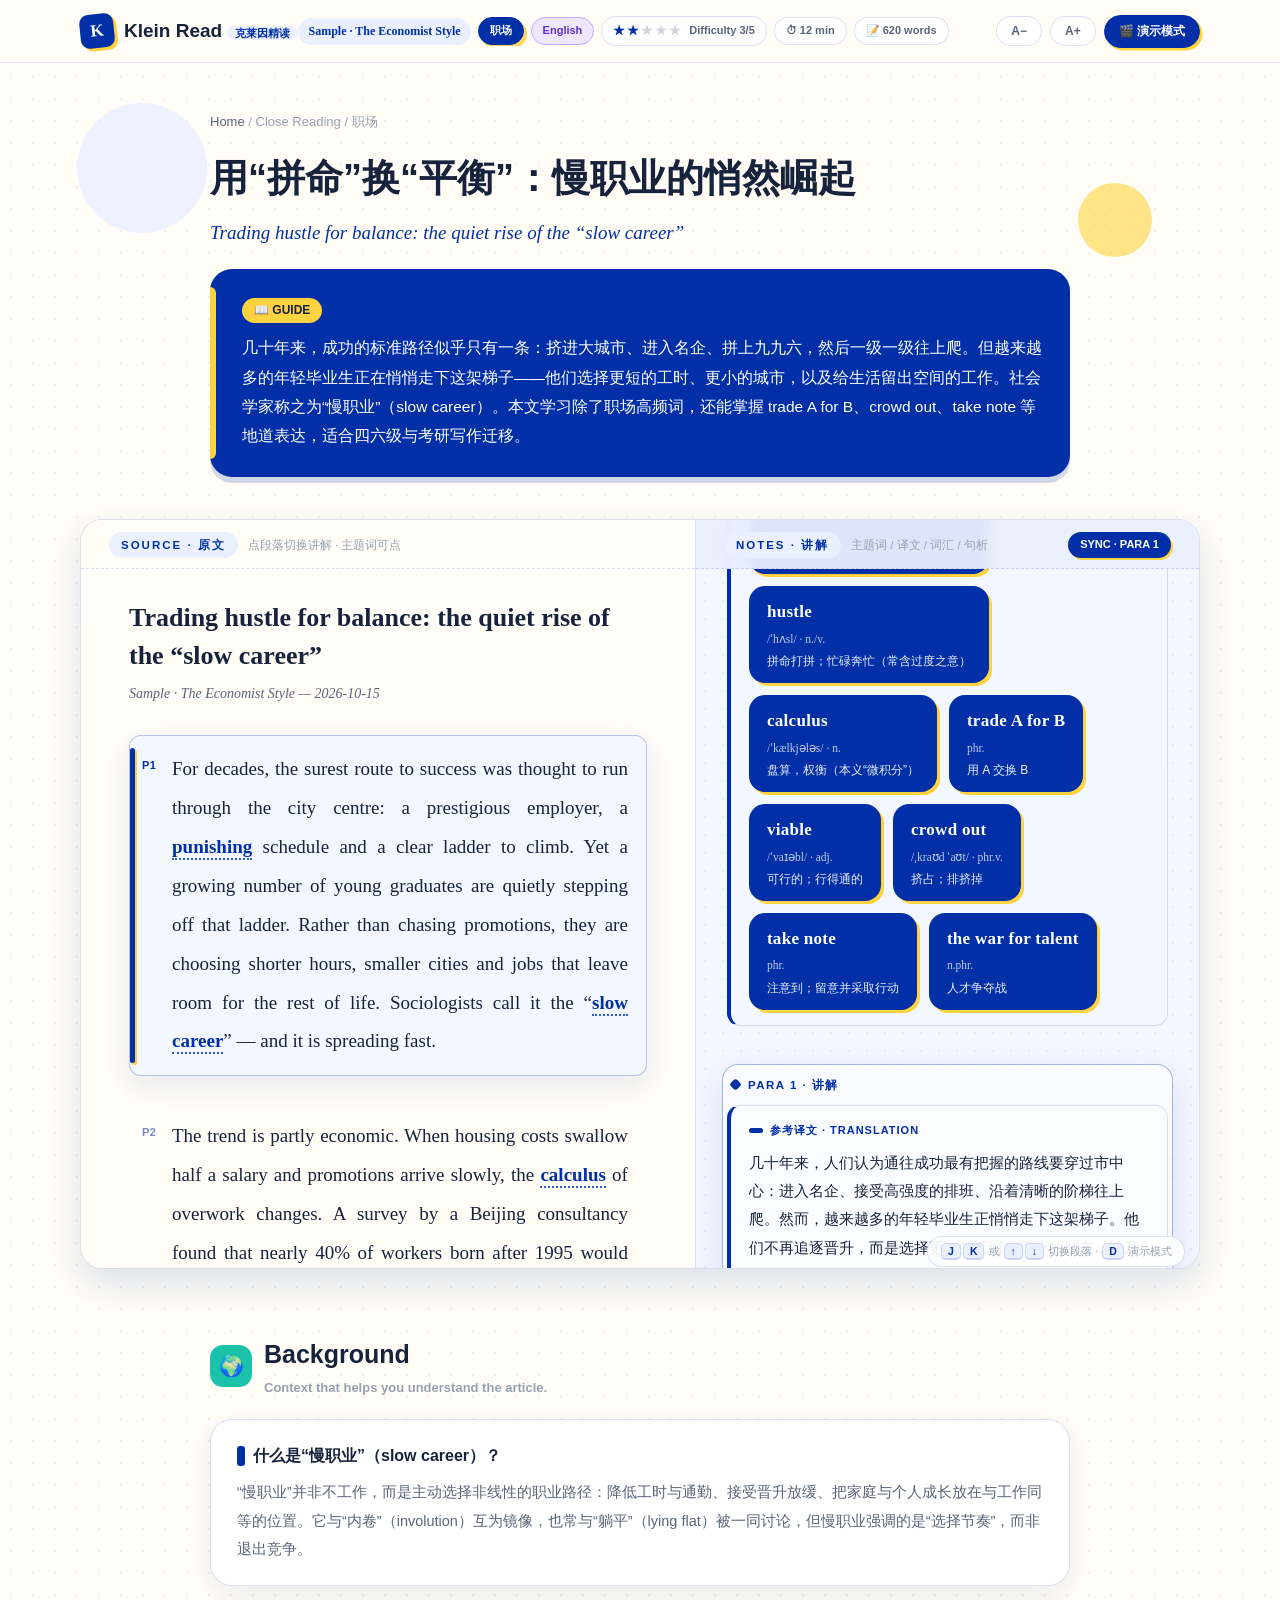
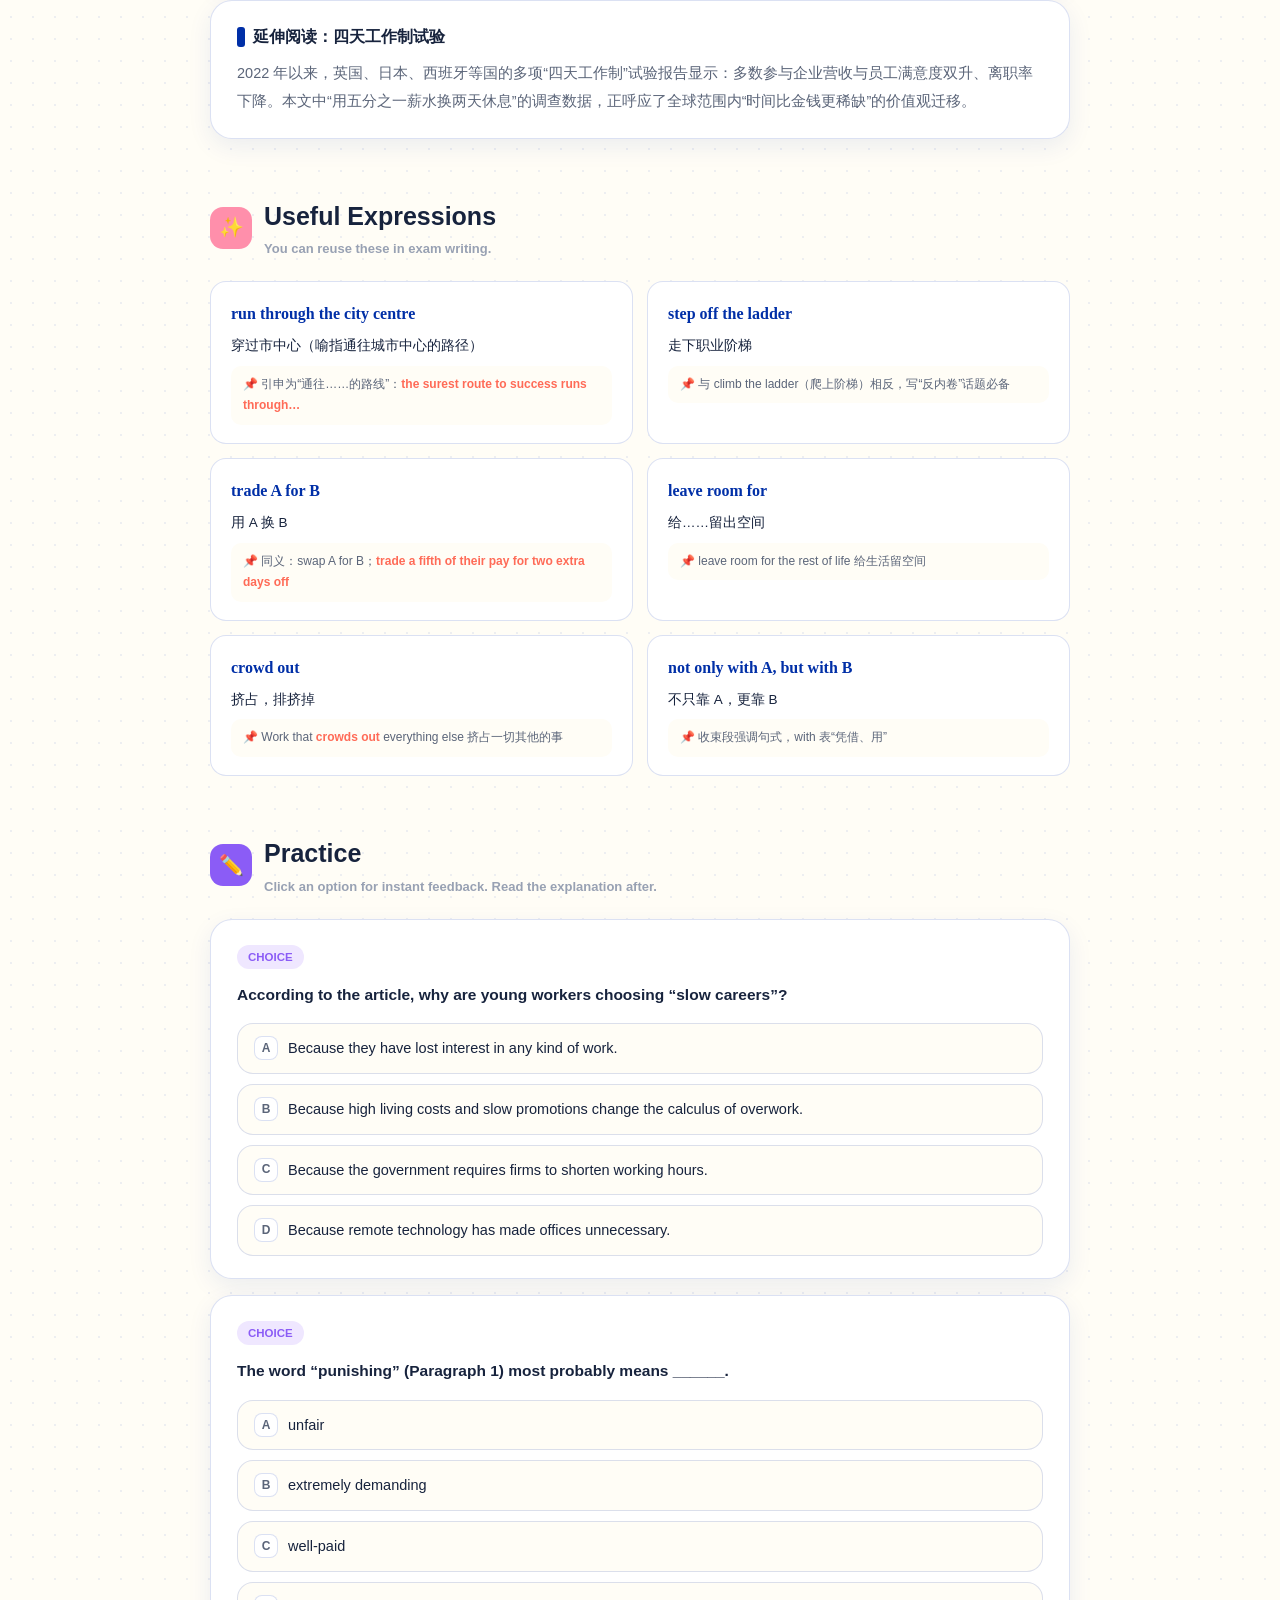
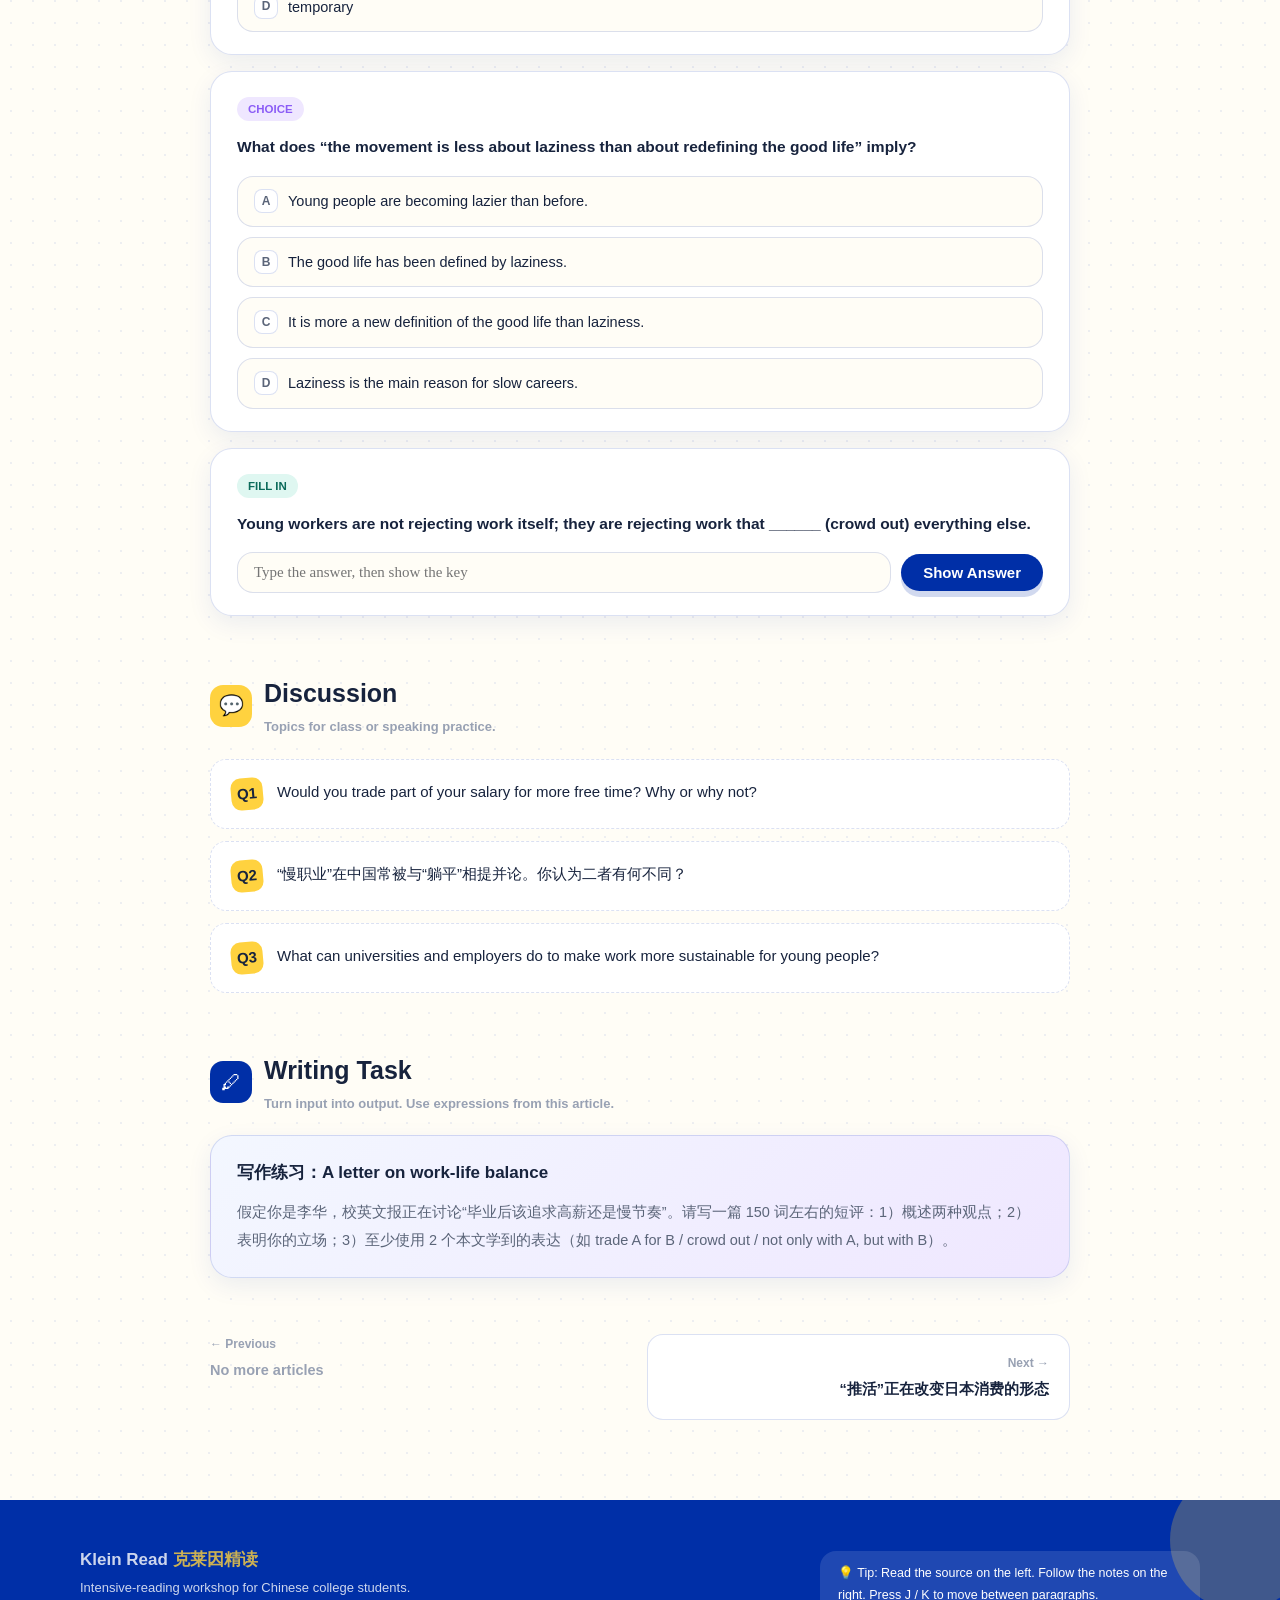
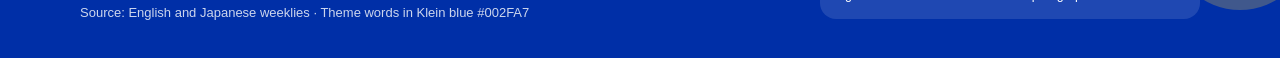
==== commit 16290147: "v3.0.0: split-view article layout for screen recording - Left pane: typeset source text (paragraph n" ====
--- a/articles/001-slow-career.html
+++ b/articles/001-slow-career.html
@@ -16,12 +16,19 @@
       <span class="logo-mark">K</span>
       <span>Klein Read <span class="logo-sub">克莱因精读</span></span>
     </a>
-    <nav class="topnav">
-      <a href="../index.html#library">Library</a>
-      <a href="#text">Close Reading</a>
-      <a href="#quiz">Practice</a>
-      <a href="#discussion">Discussion</a>
-    </nav>
+    <div class="top-meta">
+      <span class="card-source">Sample · The Economist Style</span>
+      <span class="chip chip-theme" style="font-size:11px;padding:3px 11px">职场</span>
+      <span class="chip chip-violet" style="font-size:11px;padding:3px 11px">English</span>
+      <span class="chip" style="font-size:11px;padding:3px 11px"><span class="stars">★★<span class="off">★</span><span class="off">★</span><span class="off">★</span></span> Difficulty 3/5</span>
+      <span class="chip" style="font-size:11px;padding:3px 11px">⏱ 12 min</span>
+      <span class="chip" style="font-size:11px;padding:3px 11px">📝 620 words</span>
+    </div>
+    <div class="top-tools">
+      <button class="tool" id="fontMinus" title="Decrease source font size">A−</button>
+      <button class="tool" id="fontPlus" title="Increase source font size">A+</button>
+      <button class="tool primary" id="demoToggle" title="Demo mode for screen recording (D)">🎬 演示模式</button>
+    </div>
   </div>
 </header>
 
@@ -32,15 +39,6 @@
     <div class="blob blob-2"></div>
     <div class="container-narrow" style="position:relative;z-index:2">
       <p class="breadcrumb"><a href="../index.html">Home</a> / Close Reading / 职场</p>
-      <div class="meta-row">
-        <span class="card-source">Sample · The Economist Style</span>
-        <span class="chip chip-theme">职场</span>
-        <span class="chip chip-violet">English</span>
-        <span class="chip"><span class="stars">★★<span class="off">★</span><span class="off">★</span><span class="off">★</span></span> Difficulty 3/5</span>
-        <span class="chip">⏱ 12 min</span>
-        <span class="chip">📝 620 words</span>
-        <span class="card-date">2026-10-15</span>
-      </div>
       <h1 lang="zh-CN">用“拼命”换“平衡”：慢职业的悄然崛起</h1>
       <p class="title-en" lang="en">Trading hustle for balance: the quiet rise of the “slow career”</p>
       <div class="lead-card">
@@ -50,30 +48,39 @@
     </div>
   </section>
 
-  <!-- ============ Anchor nav ============ -->
-  <nav class="anchor-nav">
-    <div class="container-narrow anchor-nav-inner">
-      <a href="#words">🔥 Theme Words</a>
-      <a href="#text">📄 Close Reading</a>
-      <a href="#background">🌍 Background</a>
-      <a href="#expressions">✨ Expressions</a>
-      <a href="#quiz">✏️ Practice</a>
-      <a href="#discussion">💬 Discussion</a>
-      <a href="#writing">🖊 Writing</a>
-    </div>
-  </nav>
-
-  <div class="container-narrow">
-    <!-- ============ Theme words (Klein blue) ============ -->
-    <section class="block" id="words" style="margin-top:8px">
-      <div class="block-head">
-        <div class="block-icon" style="background:var(--klein);color:#fff">🔥</div>
-        <div>
-          <h2>Theme Words <span class="sticker" style="font-size:12px;margin-left:6px">KLEIN BLUE</span></h2>
-          <p class="sub">Click a blue word in the text to open its note.</p>
-        </div>
-      </div>
-      <div class="theme-words"><div class="theme-word-card"><span class="w">slow career</span><span class="ph">/sləʊ kəˈrɪə/ · n.phr.</span><span class="m">慢职业：主动放缓职业节奏的生活方式</span></div>
+  <!-- ============ Split view: source | notes ============ -->
+  <div class="container">
+    <section class="split-window" id="splitWindow">
+
+      <!-- Left pane: source text -->
+      <div class="pane-left" id="paneLeft">
+        <div class="pane-head">
+          <span class="label">SOURCE · 原文</span>
+          <span class="hint">点段落切换讲解 · 主题词可点</span>
+        </div>
+        <div class="source-text">
+          <h2 class="src-title" lang="en">Trading hustle for balance: the quiet rise of the “slow career”</h2>
+          <p class="src-sub">Sample · The Economist Style — 2026-10-15</p>
+          <p class="src-para" id="sp1" data-para="1" lang="en"><span class="para-no">P1</span> For decades, the surest route to success was thought to run through the city centre: a prestigious employer, a <span class="tword" data-word="punishing">punishing</span> schedule and a clear ladder to climb. Yet a growing number of young graduates are quietly stepping off that ladder. Rather than chasing promotions, they are choosing shorter hours, smaller cities and jobs that leave room for the rest of life. Sociologists call it the “<span class="tword" data-word="slow career">slow career</span>” — and it is spreading fast.</p>
+<p class="src-para" id="sp2" data-para="2" lang="en"><span class="para-no">P2</span> The trend is partly economic. When housing costs swallow half a salary and promotions arrive slowly, the <span class="tword" data-word="calculus">calculus</span> of overwork changes. A survey by a Beijing consultancy found that nearly 40% of workers born after 1995 would <span class="tword" data-word="trade A for B">trade a fifth of their pay for</span> two extra days off each week. Money still matters, but so does the feeling that one’s time is one’s own.</p>
+<p class="src-para" id="sp3" data-para="3" lang="en"><span class="para-no">P3</span> Technology has helped. Remote work has <span class="tword" data-word="loosen">loosened</span> the link between where people live and where they earn, allowing graduates to swap Shanghai rents for Chengdu comfort without leaving the payroll. Digital platforms also make side projects <span class="tword" data-word="viable">viable</span>: a part-time illustrator or online tutor can stitch together a modest living without a single office day.</p>
+<p class="src-para" id="sp4" data-para="4" lang="en"><span class="para-no">P4</span> Critics warn that slow careers are a luxury the ambitious cannot afford — and a trap for women, who still do most of the care work at home. There is truth in this. Yet the movement is less about laziness than about redefining the good life. Young workers are not rejecting work itself; they are rejecting work that <span class="tword" data-word="crowd out">crowds out</span> everything else.</p>
+<p class="src-para" id="sp5" data-para="5" lang="en"><span class="para-no">P5</span> Employers are <span class="tword" data-word="take note">taking note</span>. Several large tech firms in China now offer “growth tracks” that pause rather than punish career breaks, while smaller cities compete for talent with housing subsidies and lighter commutes. The message is clear: the <span class="tword" data-word="the war for talent">war for talent</span> will be won not only with pay, but with time. The generation that grew up being told to run faster is learning, at last, to choose its own pace.</p>
+        </div>
+      </div>
+
+      <!-- Right pane: study notes -->
+      <div class="pane-right" id="paneRight">
+        <div class="pane-head">
+          <span class="label">NOTES · 讲解</span>
+          <span class="hint">主题词 / 译文 / 词汇 / 句析</span>
+          <span class="sync-pill" id="syncPill">SYNC · PARA 1</span>
+        </div>
+        <div class="notes-stream">
+          <div class="note-group theme-group">
+            <div class="ng-head">THEME WORDS · 主题词</div>
+            <div class="note-card nc-theme">
+              <div class="theme-words"><div class="theme-word-card"><span class="w">slow career</span><span class="ph">/sləʊ kəˈrɪə/ · n.phr.</span><span class="m">慢职业：主动放缓职业节奏的生活方式</span></div>
 <div class="theme-word-card"><span class="w">hustle</span><span class="ph">/ˈhʌsl/ · n./v.</span><span class="m">拼命打拼；忙碌奔忙（常含过度之意）</span></div>
 <div class="theme-word-card"><span class="w">calculus</span><span class="ph">/ˈkælkjələs/ · n.</span><span class="m">盘算，权衡（本义“微积分”）</span></div>
 <div class="theme-word-card"><span class="w">trade A for B</span><span class="ph">phr.</span><span class="m">用 A 交换 B</span></div>
@@ -81,95 +88,21 @@
 <div class="theme-word-card"><span class="w">crowd out</span><span class="ph">/ˌkraʊd ˈaʊt/ · phr.v.</span><span class="m">挤占；排挤掉</span></div>
 <div class="theme-word-card"><span class="w">take note</span><span class="ph">phr.</span><span class="m">注意到；留意并采取行动</span></div>
 <div class="theme-word-card"><span class="w">the war for talent</span><span class="ph">n.phr.</span><span class="m">人才争夺战</span></div></div>
-    </section>
-
-    <!-- ============ Close reading ============ -->
-    <section class="block" id="text">
-      <div class="block-head">
-        <div class="block-icon" style="background:var(--lemon);color:var(--ink)">📄</div>
-        <div>
-          <h2>Close Reading</h2>
-          <p class="sub">Read the source text first. Then open Translation, Words, and Analysis.</p>
-        </div>
-      </div>
-      
-<article class="para-card" id="p1">
-  <div class="para-head">
-    <span class="para-num">PARA 1</span>
-    <div class="para-tools">
-      <button class="tool-btn" data-toggle="p1-zh" aria-expanded="false">Translation</button>
-      <button class="tool-btn" data-toggle="p1-words" aria-expanded="false">Words</button>
-      <button class="tool-btn" data-toggle="p1-sent" aria-expanded="false">Analysis</button>
-    </div>
-  </div>
-  <p class="para-en lang-en" lang="en">For decades, the surest route to success was thought to run through the city centre: a prestigious employer, a <span class="tword" data-word="punishing">punishing</span> schedule and a clear ladder to climb. Yet a growing number of young graduates are quietly stepping off that ladder. Rather than chasing promotions, they are choosing shorter hours, smaller cities and jobs that leave room for the rest of life. Sociologists call it the “<span class="tword" data-word="slow career">slow career</span>” — and it is spreading fast.</p>
-  <div class="panel panel-cn" id="p1-zh"><h4>Reference Translation</h4><p class="para-cn" lang="zh-CN">几十年来，人们认为通往成功最有把握的路线要穿过市中心：进入名企、接受高强度的排班、沿着清晰的阶梯往上爬。然而，越来越多的年轻毕业生正悄悄走下这架梯子。他们不再追逐晋升，而是选择更短的工时、更小的城市，以及能给生活其余部分留出空间的工作。社会学家称之为“慢职业”——而且它正迅速蔓延。</p></div>
-  <div class="panel panel-words" id="p1-words"><h4>Words in This Paragraph</h4><ul class="word-list"><li><span class="w">prestigious</span><span class="pos">adj.</span><span class="mean">有声望的，享有盛名的</span><span class="note">💡 常修饰 employer / university / award</span></li><li><span class="w">punishing</span><span class="pos">adj.</span><span class="mean">强度极大的，令人吃不消的</span><span class="note">💡 本义“惩罚性的”，a punishing schedule 即“高强度排班”</span></li><li><span class="w">ladder</span><span class="pos">n.</span><span class="mean">阶梯（喻指晋升体系）</span><span class="note">💡 career ladder 职业阶梯；climb the ladder 逐步晋升</span></li><li><span class="w">promotion</span><span class="pos">n.</span><span class="mean">晋升，升职</span><span class="note">💡 注意重音 /prəˈməʊʃn/；动词 promote</span></li><li><span class="w">slow career</span><span class="pos">n.phr.</span><span class="mean">慢职业：主动放缓职业节奏</span><span class="note">💡 全文核心概念，也可作定语：the slow-career movement</span></li></ul></div>
-  <div class="panel panel-sent" id="p1-sent"><h4>Sentence Analysis</h4><div class="sent-block"><p class="sent-quote">Rather than chasing promotions, they are choosing shorter hours, smaller cities and jobs that leave room for the rest of life.</p><div class="struct-lines"><div class="struct-line"><span class="struct-tag tag-main">主句</span><span class="struct-text">they are choosing shorter hours, smaller cities and jobs（三个并列宾语）</span></div><div class="struct-line"><span class="struct-tag tag-phrase">状语</span><span class="struct-text">Rather than chasing promotions —— rather than + doing 表示“而不是……”，置于句首加强对比</span></div><div class="struct-line"><span class="struct-tag tag-clause">定语从句</span><span class="struct-text">that leave room for the rest of life —— 修饰 jobs，其中 leave room for 意为“给……留出空间”</span></div></div><div class="struct-line"><span class="struct-tag tag-tip">考点</span><span class="struct-text">写作迁移：先摆出旧观念（rather than…），再给新选择，对比结构清晰，适合议论文开头段。</span></div></div></div>
-</article>
-
-<article class="para-card" id="p2">
-  <div class="para-head">
-    <span class="para-num">PARA 2</span>
-    <div class="para-tools">
-      <button class="tool-btn" data-toggle="p2-zh" aria-expanded="false">Translation</button>
-      <button class="tool-btn" data-toggle="p2-words" aria-expanded="false">Words</button>
-      <button class="tool-btn" data-toggle="p2-sent" aria-expanded="false">Analysis</button>
-    </div>
-  </div>
-  <p class="para-en lang-en" lang="en">The trend is partly economic. When housing costs swallow half a salary and promotions arrive slowly, the <span class="tword" data-word="calculus">calculus</span> of overwork changes. A survey by a Beijing consultancy found that nearly 40% of workers born after 1995 would <span class="tword" data-word="trade A for B">trade a fifth of their pay for</span> two extra days off each week. Money still matters, but so does the feeling that one’s time is one’s own.</p>
-  <div class="panel panel-cn" id="p2-zh"><h4>Reference Translation</h4><p class="para-cn" lang="zh-CN">这一趋势部分源于经济因素。当房价吞掉一半工资、晋升又姗姗来迟时，人们对“加班是否值得”的盘算就变了。北京一家咨询公司的调查发现，近 40% 的 95 后员工愿意用五分之一的薪水换取每周多两天休息。钱当然重要，但“时间属于自己”的感觉同样重要。</p></div>
-  <div class="panel panel-words" id="p2-words"><h4>Words in This Paragraph</h4><ul class="word-list"><li><span class="w">swallow</span><span class="pos">v.</span><span class="mean">吞掉，耗尽（金钱、时间）</span><span class="note">💡 生动用法：Rent swallows up most of my income.</span></li><li><span class="w">calculus</span><span class="pos">n.</span><span class="mean">权衡，盘算</span><span class="note">💡 本义“微积分”；the calculus of… 即“对……的利害权衡”</span></li><li><span class="w">overwork</span><span class="pos">n./v.</span><span class="mean">过度工作，加班</span><span class="note">💡 不可数名词时常不加冠词</span></li><li><span class="w">consultancy</span><span class="pos">n.</span><span class="mean">咨询公司</span><span class="note">💡 consultant 咨询顾问</span></li><li><span class="w">trade A for B</span><span class="pos">phr.</span><span class="mean">用 A 交换 B</span><span class="note">💡 trade a fifth of their pay for two extra days off；同义 swap A for B</span></li></ul></div>
-  <div class="panel panel-sent" id="p2-sent"><h4>Sentence Analysis</h4><div class="sent-block"><p class="sent-quote">Money still matters, but so does the feeling that one’s time is one’s own.</p><div class="struct-lines"><div class="struct-line"><span class="struct-tag tag-main">主句</span><span class="struct-text">Money still matters（钱仍然重要）</span></div><div class="struct-line"><span class="struct-tag tag-clause">倒装</span><span class="struct-text">but so does the feeling —— “so + 助动词 + 主语”表示“……也一样”，避免重复 matters</span></div><div class="struct-line"><span class="struct-tag tag-clause">同位语从句</span><span class="struct-text">that one’s time is one’s own —— 解释 the feeling 的具体内容</span></div></div><div class="struct-line"><span class="struct-tag tag-tip">考点</span><span class="struct-text">“so does / so is + 名词”是考研英语写作高频倒装句式，用来并列强调第二个论点。</span></div></div></div>
-</article>
-
-<article class="para-card" id="p3">
-  <div class="para-head">
-    <span class="para-num">PARA 3</span>
-    <div class="para-tools">
-      <button class="tool-btn" data-toggle="p3-zh" aria-expanded="false">Translation</button>
-      <button class="tool-btn" data-toggle="p3-words" aria-expanded="false">Words</button>
-      <button class="tool-btn" data-toggle="p3-sent" aria-expanded="false">Analysis</button>
-    </div>
-  </div>
-  <p class="para-en lang-en" lang="en">Technology has helped. Remote work has <span class="tword" data-word="loosen">loosened</span> the link between where people live and where they earn, allowing graduates to swap Shanghai rents for Chengdu comfort without leaving the payroll. Digital platforms also make side projects <span class="tword" data-word="viable">viable</span>: a part-time illustrator or online tutor can stitch together a modest living without a single office day.</p>
-  <div class="panel panel-cn" id="p3-zh"><h4>Reference Translation</h4><p class="para-cn" lang="zh-CN">技术起到了助推作用。远程办公弱化了“住在哪里”和“在哪里挣钱”之间的绑定，让毕业生们不必离职，就能用上海的房租换来成都的舒适。数字平台也让副业变得可行：一名兼职插画师或线上家教，一天办公室都不用去，也能拼凑出一份体面的生计。</p></div>
-  <div class="panel panel-words" id="p3-words"><h4>Words in This Paragraph</h4><ul class="word-list"><li><span class="w">loosen</span><span class="pos">v.</span><span class="mean">放松，弱化（联系）</span><span class="note">💡 反义 tighten；the link between A and B</span></li><li><span class="w">swap</span><span class="pos">v.</span><span class="mean">交换，换掉</span><span class="note">💡 swap A for B：用 A 换 B，与 trade 用法相近</span></li><li><span class="w">payroll</span><span class="pos">n.</span><span class="mean">工资表；在职名册</span><span class="note">💡 on the payroll 即“在编、在职”</span></li><li><span class="w">stitch together</span><span class="pos">phr.v.</span><span class="mean">拼凑，凑合而成</span><span class="note">💡 字面“缝合”；stitch together a living 凑一份生计</span></li><li><span class="w">viable</span><span class="pos">adj.</span><span class="mean">可行的，行得通的</span><span class="note">💡 make sth viable 使……变得可行；名词 viability</span></li></ul></div>
-  <div class="panel panel-sent" id="p3-sent"><h4>Sentence Analysis</h4><div class="sent-block"><p class="sent-quote">Remote work has loosened the link between where people live and where they earn, allowing graduates to swap Shanghai rents for Chengdu comfort without leaving the payroll.</p><div class="struct-lines"><div class="struct-line"><span class="struct-tag tag-main">主句</span><span class="struct-text">Remote work has loosened the link（远程办公弱化了这种关联）</span></div><div class="struct-line"><span class="struct-tag tag-clause">介词+宾语从句</span><span class="struct-text">between where people live and where people earn —— 两个 where 从句作 between 的宾语，平行结构</span></div><div class="struct-line"><span class="struct-tag tag-phrase">分词状语</span><span class="struct-text">allowing graduates to swap A for B without leaving the payroll —— 现在分词表结果；without + doing 表示“无需……”</span></div></div><div class="struct-line"><span class="struct-tag tag-tip">考点</span><span class="struct-text">swap Shanghai rents for Chengdu comfort 是“借代”修辞：用房租代指大城市压力，用地名+comfort 构成对仗，适合写作模仿。</span></div></div></div>
-</article>
-
-<article class="para-card" id="p4">
-  <div class="para-head">
-    <span class="para-num">PARA 4</span>
-    <div class="para-tools">
-      <button class="tool-btn" data-toggle="p4-zh" aria-expanded="false">Translation</button>
-      <button class="tool-btn" data-toggle="p4-words" aria-expanded="false">Words</button>
-      <button class="tool-btn" data-toggle="p4-sent" aria-expanded="false">Analysis</button>
-    </div>
-  </div>
-  <p class="para-en lang-en" lang="en">Critics warn that slow careers are a luxury the ambitious cannot afford — and a trap for women, who still do most of the care work at home. There is truth in this. Yet the movement is less about laziness than about redefining the good life. Young workers are not rejecting work itself; they are rejecting work that <span class="tword" data-word="crowd out">crowds out</span> everything else.</p>
-  <div class="panel panel-cn" id="p4-zh"><h4>Reference Translation</h4><p class="para-cn" lang="zh-CN">批评者提醒说，慢职业是一种“有野心的人消费不起”的奢侈品——而且对女性是个陷阱，因为家务和照料工作仍大多落在女性身上。这话不无道理。然而，这场运动与其说是懒惰，不如说是对“美好生活”的重新定义。年轻工作者否定的不是工作本身，而是那份会挤占一切其他东西的工作。</p></div>
-  <div class="panel panel-words" id="p4-words"><h4>Words in This Paragraph</h4><ul class="word-list"><li><span class="w">luxury</span><span class="pos">n.</span><span class="mean">奢侈品；奢侈（的享受）</span><span class="note">💡 a luxury (that) … cannot afford 买不起的奢侈品</span></li><li><span class="w">ambitious</span><span class="pos">adj.</span><span class="mean">有野心的，有抱负的</span><span class="note">💡 the ambitious 作名词：“有野心的人群”</span></li><li><span class="w">redefine</span><span class="pos">v.</span><span class="mean">重新定义</span><span class="note">💡 re- 前缀：rethink / reshape / rebrand</span></li><li><span class="w">reject</span><span class="pos">v.</span><span class="mean">拒绝，否定</span><span class="note">💡 注意与 refuse 的语体差别，reject 更书面</span></li><li><span class="w">crowd out</span><span class="pos">phr.v.</span><span class="mean">挤占，排挤掉</span><span class="note">💡 crowd out everything else 挤掉其他一切；名词形式 crowd-out</span></li></ul></div>
-  <div class="panel panel-sent" id="p4-sent"><h4>Sentence Analysis</h4><div class="sent-block"><p class="sent-quote">Yet the movement is less about laziness than about redefining the good life.</p><div class="struct-lines"><div class="struct-line"><span class="struct-tag tag-main">核心句式</span><span class="struct-text">less about A than about B —— “与其说是 A，不如说是 B”</span></div><div class="struct-line"><span class="struct-tag tag-phrase">平行结构</span><span class="struct-text">about laziness / about redefining the good life —— 两个 about 短语保持形式对称</span></div></div><div class="struct-line"><span class="struct-tag tag-tip">考点</span><span class="struct-text">“less A than B / not A but B” 是让步反驳段的黄金句式：先承认对方观点，再换角度立论。</span></div></div></div>
-</article>
-
-<article class="para-card" id="p5">
-  <div class="para-head">
-    <span class="para-num">PARA 5</span>
-    <div class="para-tools">
-      <button class="tool-btn" data-toggle="p5-zh" aria-expanded="false">Translation</button>
-      <button class="tool-btn" data-toggle="p5-words" aria-expanded="false">Words</button>
-      <button class="tool-btn" data-toggle="p5-sent" aria-expanded="false">Analysis</button>
-    </div>
-  </div>
-  <p class="para-en lang-en" lang="en">Employers are <span class="tword" data-word="take note">taking note</span>. Several large tech firms in China now offer “growth tracks” that pause rather than punish career breaks, while smaller cities compete for talent with housing subsidies and lighter commutes. The message is clear: the <span class="tword" data-word="the war for talent">war for talent</span> will be won not only with pay, but with time. The generation that grew up being told to run faster is learning, at last, to choose its own pace.</p>
-  <div class="panel panel-cn" id="p5-zh"><h4>Reference Translation</h4><p class="para-cn" lang="zh-CN">雇主们已经注意到了。中国的几家大型科技公司如今提供“成长轨道”，允许职业空窗期暂停而非惩罚；小城市则用住房补贴和更轻松的通勤来争夺人才。信号很明确：人才争夺战的胜负，不只取决于薪水，还取决于时间。这一代从小被要求“跑快点”的人，终于在学习选择自己的节奏。</p></div>
-  <div class="panel panel-words" id="p5-words"><h4>Words in This Paragraph</h4><ul class="word-list"><li><span class="w">growth track</span><span class="pos">n.</span><span class="mean">成长轨道（公司内非线性晋升通道）</span><span class="note">💡 与 fast track（快车道）相对</span></li><li><span class="w">career break</span><span class="pos">n.</span><span class="mean">职业空窗期，中断期</span><span class="note">💡 take a career break 主动暂停工作</span></li><li><span class="w">subsidy</span><span class="pos">n.</span><span class="mean">补贴，津贴</span><span class="note">💡 housing subsidies 住房补贴；动词 subsidise/subsidize</span></li><li><span class="w">commute</span><span class="pos">n./v.</span><span class="mean">通勤</span><span class="note">💡 lighter commutes 更轻松的通勤；commuter 通勤族</span></li><li><span class="w">take note</span><span class="pos">phr.</span><span class="mean">注意到；留意并采取行动</span><span class="note">💡 比 pay attention to 更书面，常用于新闻语体</span></li><li><span class="w">the war for talent</span><span class="pos">n.phr.</span><span class="mean">人才争夺战</span><span class="note">💡 也可写 talent war；war on / war for 搭配不同</span></li></ul></div>
-  <div class="panel panel-sent" id="p5-sent"><h4>Sentence Analysis</h4><div class="sent-block"><p class="sent-quote">The message is clear: the war for talent will be won not only with pay, but with time.</p><div class="struct-lines"><div class="struct-line"><span class="struct-tag tag-main">主句</span><span class="struct-text">The message is clear（信号很明确）</span></div><div class="struct-line"><span class="struct-tag tag-phrase">冒号解释</span><span class="struct-text">冒号后整句是对 message 的展开，英文常用冒号引出具体论断</span></div><div class="struct-line"><span class="struct-tag tag-clause">关联结构</span><span class="struct-text">not only with pay, but with time —— not only … but (also) … 并列两个介词短语，with 表“凭借”</span></div></div><div class="struct-line"><span class="struct-tag tag-tip">考点</span><span class="struct-text">结尾金句式：not only with A, but with B 将抽象竞争落到两个具体维度，适合文章收束段模仿。</span></div></div></div>
-</article>
-    </section>
-
-    <!-- ============ Background ============ -->
+            </div>
+          </div>
+          <div class="note-group" id="ng1" data-para="1"><div class="ng-head">PARA 1 · 讲解</div><div class="note-card nc-tr"><div class="nc-title">参考译文 · TRANSLATION</div><p class="tr-text" lang="zh-CN">几十年来，人们认为通往成功最有把握的路线要穿过市中心：进入名企、接受高强度的排班、沿着清晰的阶梯往上爬。然而，越来越多的年轻毕业生正悄悄走下这架梯子。他们不再追逐晋升，而是选择更短的工时、更小的城市，以及能给生活其余部分留出空间的工作。社会学家称之为“慢职业”——而且它正迅速蔓延。</p></div><div class="note-card nc-words"><div class="nc-title">本段词汇 · WORDS</div><div class="w-item"><span class="w">prestigious</span><span class="pos">adj.</span><span class="m">有声望的，享有盛名的</span></div><div class="w-note">💡 常修饰 employer / university / award</div><div class="w-item"><span class="w">punishing</span><span class="pos">adj.</span><span class="m">强度极大的，令人吃不消的</span></div><div class="w-note">💡 本义“惩罚性的”，a punishing schedule 即“高强度排班”</div><div class="w-item"><span class="w">ladder</span><span class="pos">n.</span><span class="m">阶梯（喻指晋升体系）</span></div><div class="w-note">💡 career ladder 职业阶梯；climb the ladder 逐步晋升</div><div class="w-item"><span class="w">promotion</span><span class="pos">n.</span><span class="m">晋升，升职</span></div><div class="w-note">💡 注意重音 /prəˈməʊʃn/；动词 promote</div><div class="w-item"><span class="w">slow career</span><span class="pos">n.phr.</span><span class="m">慢职业：主动放缓职业节奏</span></div><div class="w-note">💡 全文核心概念，也可作定语：the slow-career movement</div></div><div class="note-card nc-analysis"><div class="nc-title">长难句解析 · ANALYSIS</div><p class="sent-quote">Rather than chasing promotions, they are choosing shorter hours, smaller cities and jobs that leave room for the rest of life.</p><div class="struct-line"><span class="struct-tag t-main">主句</span><span class="struct-text">they are choosing shorter hours, smaller cities and jobs（三个并列宾语）</span></div><div class="struct-line"><span class="struct-tag t-phrase">状语</span><span class="struct-text">Rather than chasing promotions —— rather than + doing 表示“而不是……”，置于句首加强对比</span></div><div class="struct-line"><span class="struct-tag t-clause">定语从句</span><span class="struct-text">that leave room for the rest of life —— 修饰 jobs，其中 leave room for 意为“给……留出空间”</span></div><div class="struct-line"><span class="struct-tag t-tip">考点</span><span class="struct-text">写作迁移：先摆出旧观念（rather than…），再给新选择，对比结构清晰，适合议论文开头段。</span></div></div></div>
+<div class="note-group" id="ng2" data-para="2"><div class="ng-head">PARA 2 · 讲解</div><div class="note-card nc-tr"><div class="nc-title">参考译文 · TRANSLATION</div><p class="tr-text" lang="zh-CN">这一趋势部分源于经济因素。当房价吞掉一半工资、晋升又姗姗来迟时，人们对“加班是否值得”的盘算就变了。北京一家咨询公司的调查发现，近 40% 的 95 后员工愿意用五分之一的薪水换取每周多两天休息。钱当然重要，但“时间属于自己”的感觉同样重要。</p></div><div class="note-card nc-words"><div class="nc-title">本段词汇 · WORDS</div><div class="w-item"><span class="w">swallow</span><span class="pos">v.</span><span class="m">吞掉，耗尽（金钱、时间）</span></div><div class="w-note">💡 生动用法：Rent swallows up most of my income.</div><div class="w-item"><span class="w">calculus</span><span class="pos">n.</span><span class="m">权衡，盘算</span></div><div class="w-note">💡 本义“微积分”；the calculus of… 即“对……的利害权衡”</div><div class="w-item"><span class="w">overwork</span><span class="pos">n./v.</span><span class="m">过度工作，加班</span></div><div class="w-note">💡 不可数名词时常不加冠词</div><div class="w-item"><span class="w">consultancy</span><span class="pos">n.</span><span class="m">咨询公司</span></div><div class="w-note">💡 consultant 咨询顾问</div><div class="w-item"><span class="w">trade A for B</span><span class="pos">phr.</span><span class="m">用 A 交换 B</span></div><div class="w-note">💡 trade a fifth of their pay for two extra days off；同义 swap A for B</div></div><div class="note-card nc-analysis"><div class="nc-title">长难句解析 · ANALYSIS</div><p class="sent-quote">Money still matters, but so does the feeling that one’s time is one’s own.</p><div class="struct-line"><span class="struct-tag t-main">主句</span><span class="struct-text">Money still matters（钱仍然重要）</span></div><div class="struct-line"><span class="struct-tag t-clause">倒装</span><span class="struct-text">but so does the feeling —— “so + 助动词 + 主语”表示“……也一样”，避免重复 matters</span></div><div class="struct-line"><span class="struct-tag t-clause">同位语从句</span><span class="struct-text">that one’s time is one’s own —— 解释 the feeling 的具体内容</span></div><div class="struct-line"><span class="struct-tag t-tip">考点</span><span class="struct-text">“so does / so is + 名词”是考研英语写作高频倒装句式，用来并列强调第二个论点。</span></div></div></div>
+<div class="note-group" id="ng3" data-para="3"><div class="ng-head">PARA 3 · 讲解</div><div class="note-card nc-tr"><div class="nc-title">参考译文 · TRANSLATION</div><p class="tr-text" lang="zh-CN">技术起到了助推作用。远程办公弱化了“住在哪里”和“在哪里挣钱”之间的绑定，让毕业生们不必离职，就能用上海的房租换来成都的舒适。数字平台也让副业变得可行：一名兼职插画师或线上家教，一天办公室都不用去，也能拼凑出一份体面的生计。</p></div><div class="note-card nc-words"><div class="nc-title">本段词汇 · WORDS</div><div class="w-item"><span class="w">loosen</span><span class="pos">v.</span><span class="m">放松，弱化（联系）</span></div><div class="w-note">💡 反义 tighten；the link between A and B</div><div class="w-item"><span class="w">swap</span><span class="pos">v.</span><span class="m">交换，换掉</span></div><div class="w-note">💡 swap A for B：用 A 换 B，与 trade 用法相近</div><div class="w-item"><span class="w">payroll</span><span class="pos">n.</span><span class="m">工资表；在职名册</span></div><div class="w-note">💡 on the payroll 即“在编、在职”</div><div class="w-item"><span class="w">stitch together</span><span class="pos">phr.v.</span><span class="m">拼凑，凑合而成</span></div><div class="w-note">💡 字面“缝合”；stitch together a living 凑一份生计</div><div class="w-item"><span class="w">viable</span><span class="pos">adj.</span><span class="m">可行的，行得通的</span></div><div class="w-note">💡 make sth viable 使……变得可行；名词 viability</div></div><div class="note-card nc-analysis"><div class="nc-title">长难句解析 · ANALYSIS</div><p class="sent-quote">Remote work has loosened the link between where people live and where they earn, allowing graduates to swap Shanghai rents for Chengdu comfort without leaving the payroll.</p><div class="struct-line"><span class="struct-tag t-main">主句</span><span class="struct-text">Remote work has loosened the link（远程办公弱化了这种关联）</span></div><div class="struct-line"><span class="struct-tag t-clause">介词+宾语从句</span><span class="struct-text">between where people live and where people earn —— 两个 where 从句作 between 的宾语，平行结构</span></div><div class="struct-line"><span class="struct-tag t-phrase">分词状语</span><span class="struct-text">allowing graduates to swap A for B without leaving the payroll —— 现在分词表结果；without + doing 表示“无需……”</span></div><div class="struct-line"><span class="struct-tag t-tip">考点</span><span class="struct-text">swap Shanghai rents for Chengdu comfort 是“借代”修辞：用房租代指大城市压力，用地名+comfort 构成对仗，适合写作模仿。</span></div></div></div>
+<div class="note-group" id="ng4" data-para="4"><div class="ng-head">PARA 4 · 讲解</div><div class="note-card nc-tr"><div class="nc-title">参考译文 · TRANSLATION</div><p class="tr-text" lang="zh-CN">批评者提醒说，慢职业是一种“有野心的人消费不起”的奢侈品——而且对女性是个陷阱，因为家务和照料工作仍大多落在女性身上。这话不无道理。然而，这场运动与其说是懒惰，不如说是对“美好生活”的重新定义。年轻工作者否定的不是工作本身，而是那份会挤占一切其他东西的工作。</p></div><div class="note-card nc-words"><div class="nc-title">本段词汇 · WORDS</div><div class="w-item"><span class="w">luxury</span><span class="pos">n.</span><span class="m">奢侈品；奢侈（的享受）</span></div><div class="w-note">💡 a luxury (that) … cannot afford 买不起的奢侈品</div><div class="w-item"><span class="w">ambitious</span><span class="pos">adj.</span><span class="m">有野心的，有抱负的</span></div><div class="w-note">💡 the ambitious 作名词：“有野心的人群”</div><div class="w-item"><span class="w">redefine</span><span class="pos">v.</span><span class="m">重新定义</span></div><div class="w-note">💡 re- 前缀：rethink / reshape / rebrand</div><div class="w-item"><span class="w">reject</span><span class="pos">v.</span><span class="m">拒绝，否定</span></div><div class="w-note">💡 注意与 refuse 的语体差别，reject 更书面</div><div class="w-item"><span class="w">crowd out</span><span class="pos">phr.v.</span><span class="m">挤占，排挤掉</span></div><div class="w-note">💡 crowd out everything else 挤掉其他一切；名词形式 crowd-out</div></div><div class="note-card nc-analysis"><div class="nc-title">长难句解析 · ANALYSIS</div><p class="sent-quote">Yet the movement is less about laziness than about redefining the good life.</p><div class="struct-line"><span class="struct-tag t-main">核心句式</span><span class="struct-text">less about A than about B —— “与其说是 A，不如说是 B”</span></div><div class="struct-line"><span class="struct-tag t-phrase">平行结构</span><span class="struct-text">about laziness / about redefining the good life —— 两个 about 短语保持形式对称</span></div><div class="struct-line"><span class="struct-tag t-tip">考点</span><span class="struct-text">“less A than B / not A but B” 是让步反驳段的黄金句式：先承认对方观点，再换角度立论。</span></div></div></div>
+<div class="note-group" id="ng5" data-para="5"><div class="ng-head">PARA 5 · 讲解</div><div class="note-card nc-tr"><div class="nc-title">参考译文 · TRANSLATION</div><p class="tr-text" lang="zh-CN">雇主们已经注意到了。中国的几家大型科技公司如今提供“成长轨道”，允许职业空窗期暂停而非惩罚；小城市则用住房补贴和更轻松的通勤来争夺人才。信号很明确：人才争夺战的胜负，不只取决于薪水，还取决于时间。这一代从小被要求“跑快点”的人，终于在学习选择自己的节奏。</p></div><div class="note-card nc-words"><div class="nc-title">本段词汇 · WORDS</div><div class="w-item"><span class="w">growth track</span><span class="pos">n.</span><span class="m">成长轨道（公司内非线性晋升通道）</span></div><div class="w-note">💡 与 fast track（快车道）相对</div><div class="w-item"><span class="w">career break</span><span class="pos">n.</span><span class="m">职业空窗期，中断期</span></div><div class="w-note">💡 take a career break 主动暂停工作</div><div class="w-item"><span class="w">subsidy</span><span class="pos">n.</span><span class="m">补贴，津贴</span></div><div class="w-note">💡 housing subsidies 住房补贴；动词 subsidise/subsidize</div><div class="w-item"><span class="w">commute</span><span class="pos">n./v.</span><span class="m">通勤</span></div><div class="w-note">💡 lighter commutes 更轻松的通勤；commuter 通勤族</div><div class="w-item"><span class="w">take note</span><span class="pos">phr.</span><span class="m">注意到；留意并采取行动</span></div><div class="w-note">💡 比 pay attention to 更书面，常用于新闻语体</div><div class="w-item"><span class="w">the war for talent</span><span class="pos">n.phr.</span><span class="m">人才争夺战</span></div><div class="w-note">💡 也可写 talent war；war on / war for 搭配不同</div></div><div class="note-card nc-analysis"><div class="nc-title">长难句解析 · ANALYSIS</div><p class="sent-quote">The message is clear: the war for talent will be won not only with pay, but with time.</p><div class="struct-line"><span class="struct-tag t-main">主句</span><span class="struct-text">The message is clear（信号很明确）</span></div><div class="struct-line"><span class="struct-tag t-phrase">冒号解释</span><span class="struct-text">冒号后整句是对 message 的展开，英文常用冒号引出具体论断</span></div><div class="struct-line"><span class="struct-tag t-clause">关联结构</span><span class="struct-text">not only with pay, but with time —— not only … but (also) … 并列两个介词短语，with 表“凭借”</span></div><div class="struct-line"><span class="struct-tag t-tip">考点</span><span class="struct-text">结尾金句式：not only with A, but with B 将抽象竞争落到两个具体维度，适合文章收束段模仿。</span></div></div></div>
+        </div>
+        <div class="kbd-hint"><kbd>J</kbd><kbd>K</kbd> 或 <kbd>↑</kbd><kbd>↓</kbd> 切换段落 · <kbd>D</kbd> 演示模式</div>
+      </div>
+    </section>
+  </div>
+
+  <!-- ============ Post-reading sections ============ -->
+  <div class="container-narrow post-sections">
     <section class="block" id="background">
       <div class="block-head">
         <div class="block-icon" style="background:var(--mint);color:#fff">🌍</div>
@@ -182,7 +115,6 @@
 <div class="card bg-card"><h3>延伸阅读：四天工作制试验</h3><p lang="zh-CN">2022 年以来，英国、日本、西班牙等国的多项“四天工作制”试验报告显示：多数参与企业营收与员工满意度双升、离职率下降。本文中“用五分之一薪水换两天休息”的调查数据，正呼应了全球范围内“时间比金钱更稀缺”的价值观迁移。</p></div>
     </section>
 
-    <!-- ============ Expressions ============ -->
     <section class="block" id="expressions">
       <div class="block-head">
         <div class="block-icon" style="background:var(--pink);color:#fff">✨</div>
@@ -199,7 +131,6 @@
 <div class="expr-card"><p class="en" lang="en">not only with A, but with B</p><p class="cn" lang="zh-CN">不只靠 A，更靠 B</p><p class="use">📌 收束段强调句式，with 表“凭借、用”</p></div></div>
     </section>
 
-    <!-- ============ Practice ============ -->
     <section class="block" id="quiz">
       <div class="block-head">
         <div class="block-icon" style="background:var(--violet);color:#fff">✏️</div>
@@ -241,7 +172,6 @@
 </div>
     </section>
 
-    <!-- ============ Discussion ============ -->
     <section class="block" id="discussion">
       <div class="block-head">
         <div class="block-icon" style="background:var(--lemon);color:var(--ink)">💬</div>
@@ -255,7 +185,6 @@
 <div class="discuss-item"><span class="q-mark">Q3</span><p lang="zh-CN">What can universities and employers do to make work more sustainable for young people?</p></div></div>
     </section>
 
-    <!-- ============ Writing ============ -->
     <section class="block" id="writing">
       <div class="block-head">
         <div class="block-icon" style="background:var(--klein);color:#fff">🖊</div>
@@ -267,7 +196,6 @@
       <div class="card quiz-card write-card"><h3>写作练习：A letter on work-life balance</h3><p lang="zh-CN">假定你是李华，校英文报正在讨论“毕业后该追求高薪还是慢节奏”。请写一篇 150 词左右的短评：1）概述两种观点；2）表明你的立场；3）至少使用 2 个本文学到的表达（如 trade A for B / crowd out / not only with A, but with B）。</p></div>
     </section>
 
-    <!-- ============ Previous / Next ============ -->
     <nav class="pager"><div><p class="dir">← Previous</p><p class="t" style="color:var(--ink-30)">No more articles</p></div><a class="next" href="002-oshi-katsu.html"><p class="dir">Next →</p><p class="t">“推活”正在改变日本消费的形态</p></a></nav>
   </div>
 </main>
@@ -278,7 +206,7 @@
       <p class="brand">Klein Read <span>克莱因精读</span></p>
       <p>Intensive-reading workshop for Chinese college students.<br>Source: English and Japanese weeklies · Theme words in Klein blue #002FA7</p>
     </div>
-    <div class="tip">💡 Tip: Read the source text first. Then open Translation and Analysis. Write one sentence with a theme word to complete your daily task.</div>
+    <div class="tip">💡 Tip: Read the source on the left. Follow the notes on the right. Press J / K to move between paragraphs.</div>
   </div>
 </footer>
 
--- a/css/style.css
+++ b/css/style.css
@@ -1025,3 +1025,262 @@
   .anchor-nav { top: 57px; }
   .blob-2, .blob-3 { display: none; }
 }
+
+/* ============================================================
+   SPLIT VIEW (v3) — Left: source text | Right: study notes
+   For screen-recording demos. See design/split-view-mockup.html
+   ============================================================ */
+
+:root { --src-size: 19px; }
+
+/* Top bar tools */
+.top-meta { display: flex; align-items: center; gap: 7px; flex-wrap: wrap; overflow: hidden; }
+.top-tools { display: flex; align-items: center; gap: 8px; margin-left: auto; }
+.tool {
+  font-size: 12px; font-weight: 700; padding: 7px 14px; border-radius: var(--r-pill);
+  border: 1.5px solid var(--line); background: var(--white); color: var(--ink-60);
+  cursor: pointer; transition: all 0.15s ease; white-space: nowrap;
+}
+.tool:hover { border-color: var(--klein); color: var(--klein); }
+.tool.primary {
+  background: var(--klein); color: var(--white); border-color: var(--klein);
+  box-shadow: 2.5px 2.5px 0 var(--lemon);
+}
+.tool.primary.on {
+  background: var(--coral); border-color: var(--coral);
+}
+
+/* Split window */
+.split-window {
+  display: flex;
+  height: min(820px, calc(100vh - 150px));
+  min-height: 560px;
+  background: var(--paper);
+  border: 1.5px solid var(--line);
+  border-radius: var(--r-lg);
+  box-shadow: var(--shadow-lift);
+  overflow: hidden;
+  margin: 8px 0 64px;
+}
+
+/* Panes */
+.pane-left {
+  width: 55%; min-width: 0; position: relative;
+  overflow-y: auto;
+  background:
+    linear-gradient(180deg, rgba(255, 255, 255, 0.6), rgba(255, 255, 255, 0) 120px),
+    var(--paper);
+  border-right: 1.5px solid var(--line);
+}
+.pane-right {
+  width: 45%; min-width: 0; position: relative;
+  overflow-y: auto;
+  background:
+    radial-gradient(rgba(0, 47, 167, 0.06) 1.1px, transparent 1.1px),
+    var(--klein-paper, var(--klein-mist));
+  background-size: 18px 18px;
+}
+.pane-head {
+  position: sticky; top: 0; z-index: 5;
+  display: flex; align-items: center; gap: 10px;
+  padding: 12px 28px 10px;
+  background: rgba(255, 253, 246, 0.95);
+  backdrop-filter: blur(6px);
+  border-bottom: 1.5px dashed var(--line);
+}
+.pane-right .pane-head { background: rgba(234, 240, 255, 0.95); }
+.pane-head .label {
+  font-size: 11.5px; font-weight: 800; letter-spacing: 2px;
+  color: var(--klein); background: var(--klein-soft);
+  padding: 3px 12px; border-radius: var(--r-pill);
+}
+.pane-head .hint { font-size: 11.5px; color: var(--ink-30); }
+.sync-pill {
+  margin-left: auto;
+  font-size: 11px; font-weight: 800; color: var(--white);
+  background: var(--klein); padding: 3px 12px; border-radius: var(--r-pill);
+  box-shadow: 2px 2px 0 var(--lemon);
+  font-variant-numeric: tabular-nums;
+}
+
+/* Left: source text */
+.source-text { padding: 30px 48px 70px; max-width: 780px; }
+.src-title {
+  font-family: var(--font-en); font-size: 26px; font-weight: 700;
+  line-height: 1.45; margin-bottom: 8px;
+}
+.src-sub {
+  font-family: var(--font-en); font-style: italic; font-size: 14px;
+  color: var(--ink-60); margin-bottom: 28px;
+}
+.src-para {
+  position: relative;
+  font-family: var(--font-en);
+  font-size: var(--src-size);
+  line-height: 2.05;
+  text-align: justify;
+  margin-bottom: 26px;
+  padding: 14px 18px 14px 42px;
+  border-radius: 12px;
+  border: 1.5px solid transparent;
+  cursor: pointer;
+  transition: background 0.2s ease, border-color 0.2s ease, box-shadow 0.2s ease;
+}
+.src-para:hover { background: rgba(0, 47, 167, 0.04); }
+.src-para.active {
+  background: var(--klein-mist);
+  border-color: rgba(0, 47, 167, 0.25);
+  box-shadow: 0 10px 28px rgba(0, 47, 167, 0.10);
+}
+.src-para.active::before {
+  content: ""; position: absolute; left: 0; top: 12px; bottom: 12px;
+  width: 5px; border-radius: 4px; background: var(--klein);
+  box-shadow: 2px 2px 0 var(--lemon);
+}
+.para-no {
+  position: absolute; left: 12px; top: 18px;
+  font-family: var(--font-cn); font-size: 11px; font-weight: 800;
+  color: var(--klein); letter-spacing: 0.5px; opacity: 0.55;
+}
+.src-para.active .para-no { opacity: 1; }
+.src-para[lang="ja"] {
+  font-family: var(--font-ja);
+  text-align: left;
+  line-height: 2.15;
+}
+
+/* Right: note groups */
+.notes-stream { padding: 20px 26px 70px; }
+.note-group {
+  margin-bottom: 22px;
+  border-radius: var(--r-md);
+  padding: 4px;
+  border: 1.5px solid transparent;
+  transition: all 0.2s ease;
+}
+.note-group.active {
+  border-color: rgba(0, 47, 167, 0.35);
+  background: rgba(255, 255, 255, 0.55);
+  box-shadow: 0 14px 34px rgba(0, 47, 167, 0.12);
+}
+.ng-head {
+  display: flex; align-items: center; gap: 8px;
+  font-size: 11.5px; font-weight: 800; letter-spacing: 1.5px;
+  color: var(--ink-30); margin: 6px 4px 10px;
+  cursor: pointer;
+}
+.note-group.active .ng-head { color: var(--klein); }
+.ng-head::before {
+  content: ""; width: 9px; height: 9px; background: currentColor;
+  border-radius: 3px; transform: rotate(45deg);
+}
+
+/* Note cards */
+.note-card {
+  background: var(--white);
+  border-radius: 13px;
+  border: 1.5px solid var(--line);
+  padding: 15px 18px;
+  margin-bottom: 11px;
+}
+.nc-title {
+  display: flex; align-items: center; gap: 7px;
+  font-size: 11px; font-weight: 800; letter-spacing: 1px;
+  margin-bottom: 9px;
+}
+.nc-title::before { content: ""; width: 14px; height: 5px; border-radius: 3px; }
+.nc-tr { border-left: 4px solid var(--klein); background: #FAFCFF; }
+.nc-tr .nc-title { color: var(--klein); }
+.nc-tr .nc-title::before { background: var(--klein); }
+.nc-words { border-left: 4px solid var(--lemon); background: #FFFEF6; }
+.nc-words .nc-title { color: #8A6A00; }
+.nc-words .nc-title::before { background: var(--lemon); }
+.nc-analysis { border-left: 4px solid var(--violet); background: #FCFAFF; }
+.nc-analysis .nc-title { color: var(--violet); }
+.nc-analysis .nc-title::before { background: var(--violet); }
+.nc-theme {
+  border-left: 4px solid var(--klein);
+  background: var(--klein-mist);
+}
+
+.tr-text { font-size: 14.5px; line-height: 1.95; }
+
+.w-item {
+  display: flex; align-items: baseline; gap: 8px; flex-wrap: wrap;
+  margin-bottom: 8px; font-size: 13px;
+  border-radius: 8px; padding: 3px 5px; margin-left: -5px;
+  transition: all 0.2s ease;
+}
+.w-item.flash {
+  outline: 2.5px solid var(--klein);
+  background: var(--lemon-soft);
+}
+.w-item .w {
+  font-family: var(--font-en); font-weight: 700; color: var(--klein); font-size: 14.5px;
+}
+.w-item .pos {
+  font-family: var(--font-en); font-size: 10.5px; color: var(--white);
+  background: var(--klein-bright); padding: 1px 8px; border-radius: var(--r-pill);
+}
+.w-item .m { color: var(--ink); }
+.w-note {
+  font-size: 12px; color: var(--ink-60); margin: -4px 0 9px 2px; line-height: 1.7;
+}
+
+.sent-quote {
+  font-family: var(--font-en); font-size: 13.5px; line-height: 1.85;
+  border-left: 3px solid var(--violet); padding-left: 11px; margin-bottom: 10px;
+  color: var(--ink);
+}
+.nc-analysis .sent-quote + .struct-line { margin-top: 0; }
+.struct-line {
+  display: flex; gap: 8px; font-size: 12.5px; line-height: 1.75; margin-bottom: 5px;
+}
+.struct-tag {
+  flex-shrink: 0; font-size: 10.5px; font-weight: 800;
+  padding: 1px 9px; border-radius: var(--r-pill); height: fit-content; margin-top: 2px;
+  color: var(--white);
+}
+.t-main { background: var(--klein); }
+.t-clause { background: var(--violet); }
+.t-phrase { background: var(--mint); }
+.t-tip { background: var(--lemon); color: var(--ink); }
+.struct-text { color: var(--ink-60); }
+
+.kbd-hint {
+  position: sticky; bottom: 0; margin-left: auto;
+  float: right; right: 14px;
+  font-size: 11px; color: var(--ink-30);
+  background: rgba(255, 255, 255, 0.92);
+  border: 1.5px solid var(--line);
+  padding: 5px 12px; border-radius: var(--r-pill);
+}
+kbd {
+  font-family: inherit; font-size: 10.5px; font-weight: 800;
+  background: var(--klein-soft); color: var(--klein);
+  border: 1px solid var(--line); border-bottom-width: 2px;
+  border-radius: 5px; padding: 1px 6px; margin: 0 1px;
+}
+
+/* Demo mode: hide everything except the split window */
+body.demo .article-hero,
+body.demo .post-sections,
+body.demo .footer,
+body.demo .progress-bar { display: none; }
+body.demo main { padding-top: 10px; }
+body.demo .split-window {
+  height: calc(100vh - 110px);
+  margin-bottom: 20px;
+  border-radius: 14px;
+}
+body.demo .top-meta { display: none; }
+
+/* Split view responsive: stack on narrow screens */
+@media (max-width: 980px) {
+  .split-window { flex-direction: column; height: auto; }
+  .pane-left, .pane-right { width: 100%; max-height: 60vh; border-right: none; }
+  .pane-left { border-bottom: 1.5px solid var(--line); }
+  .source-text { padding: 24px 20px 50px; }
+  .top-meta { display: none; }
+  .kbd-hint { display: none; }
+}
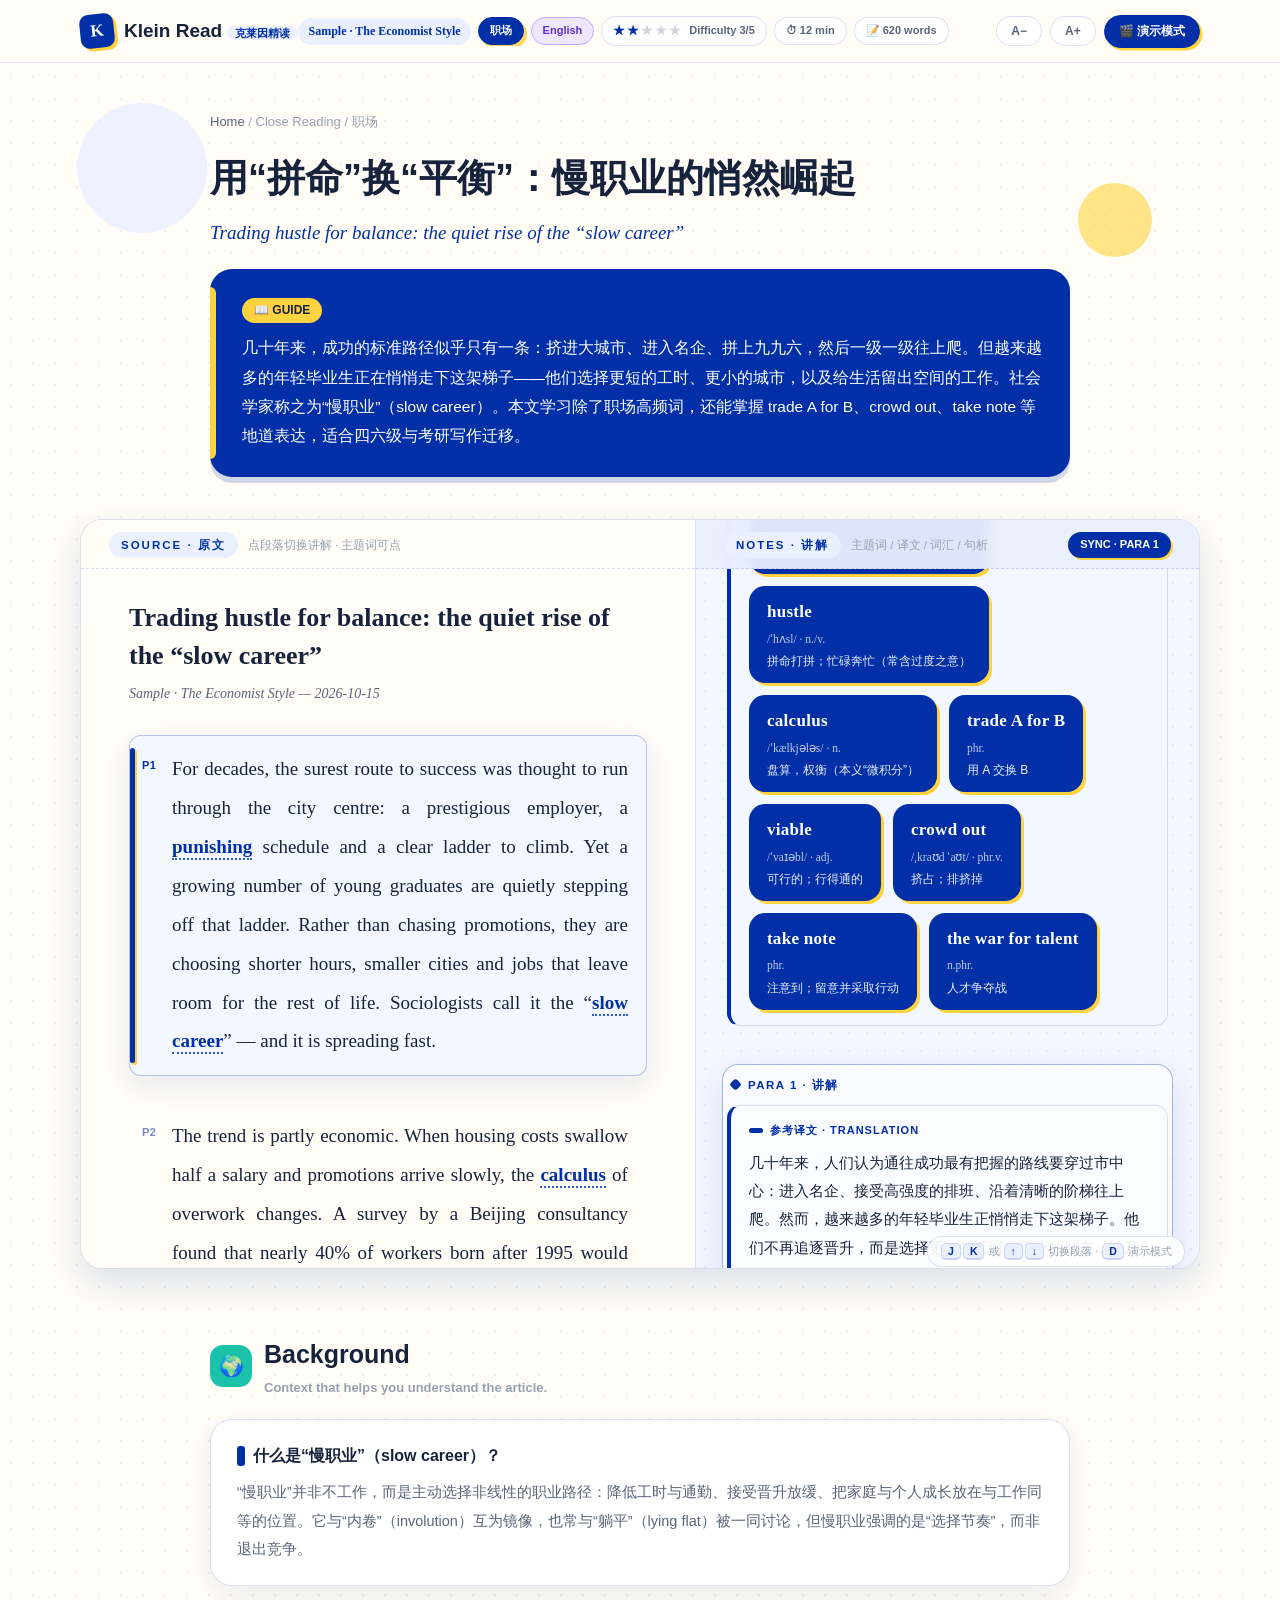
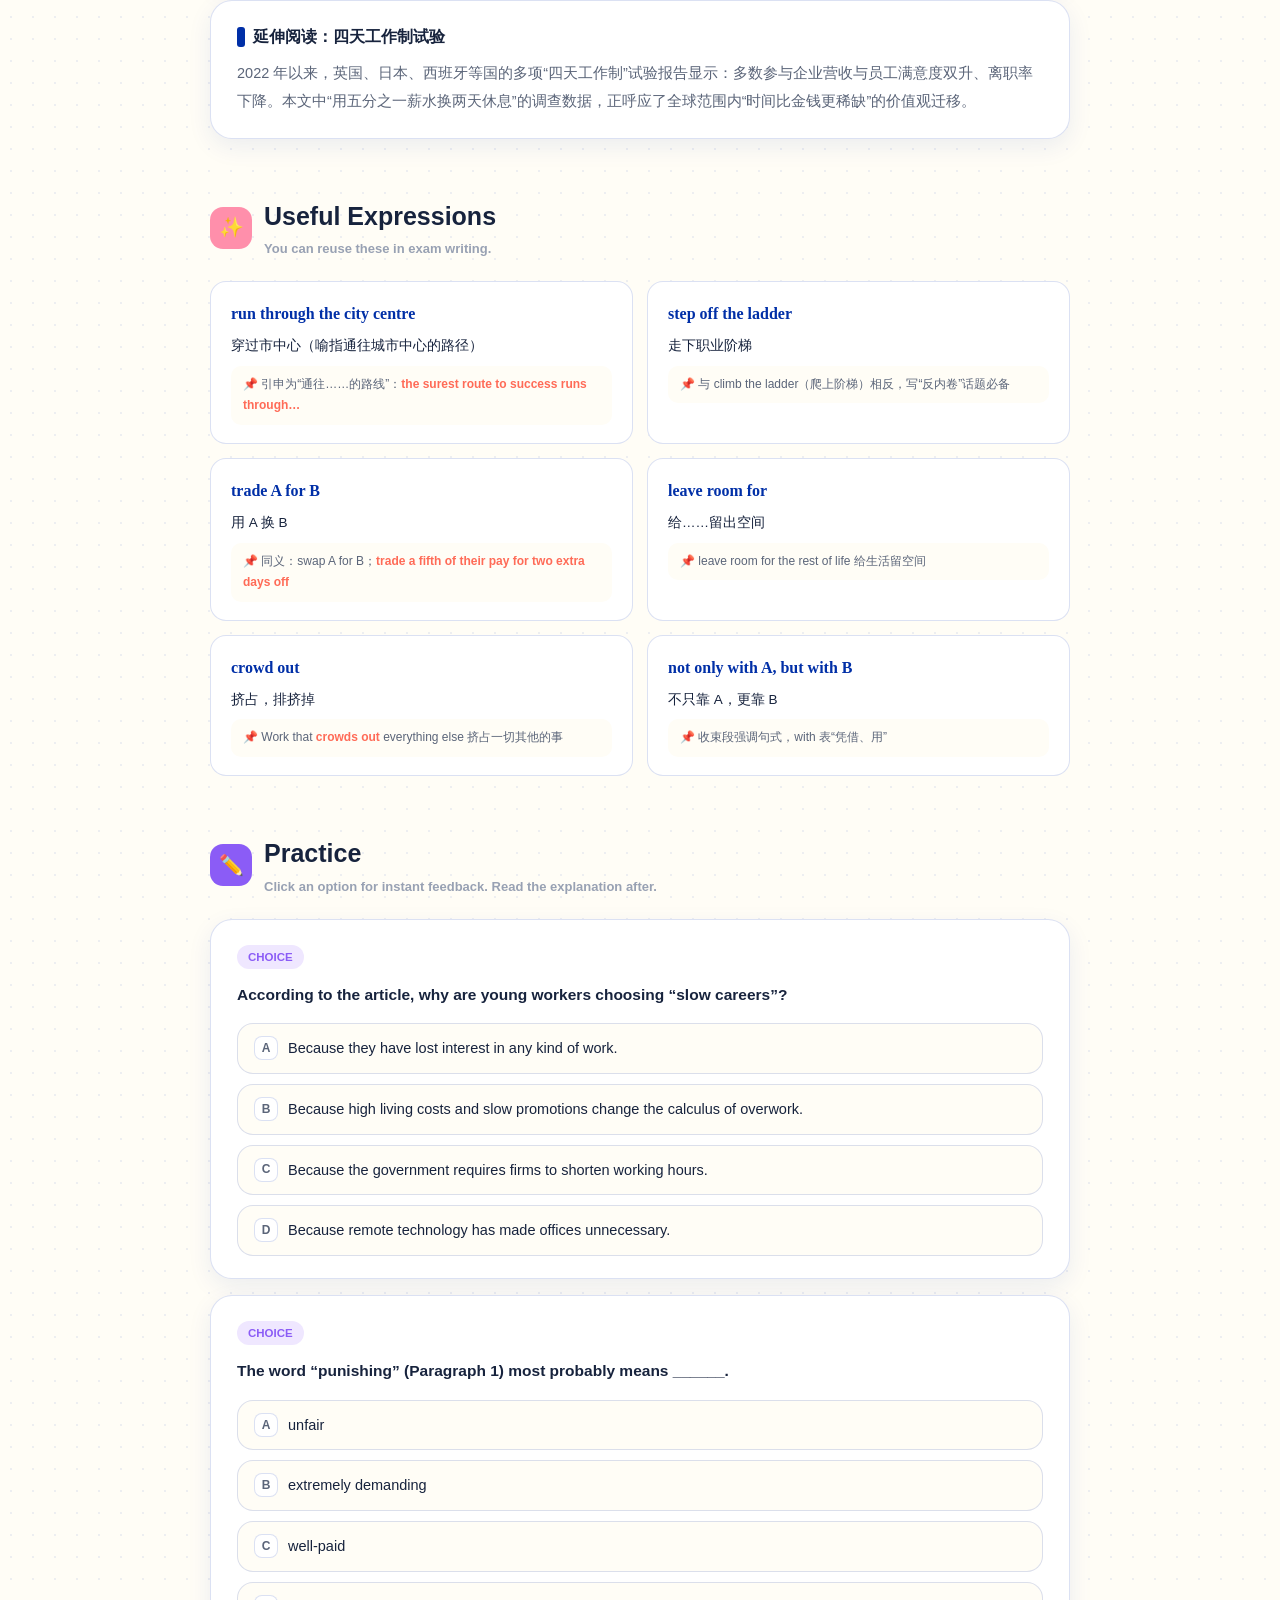
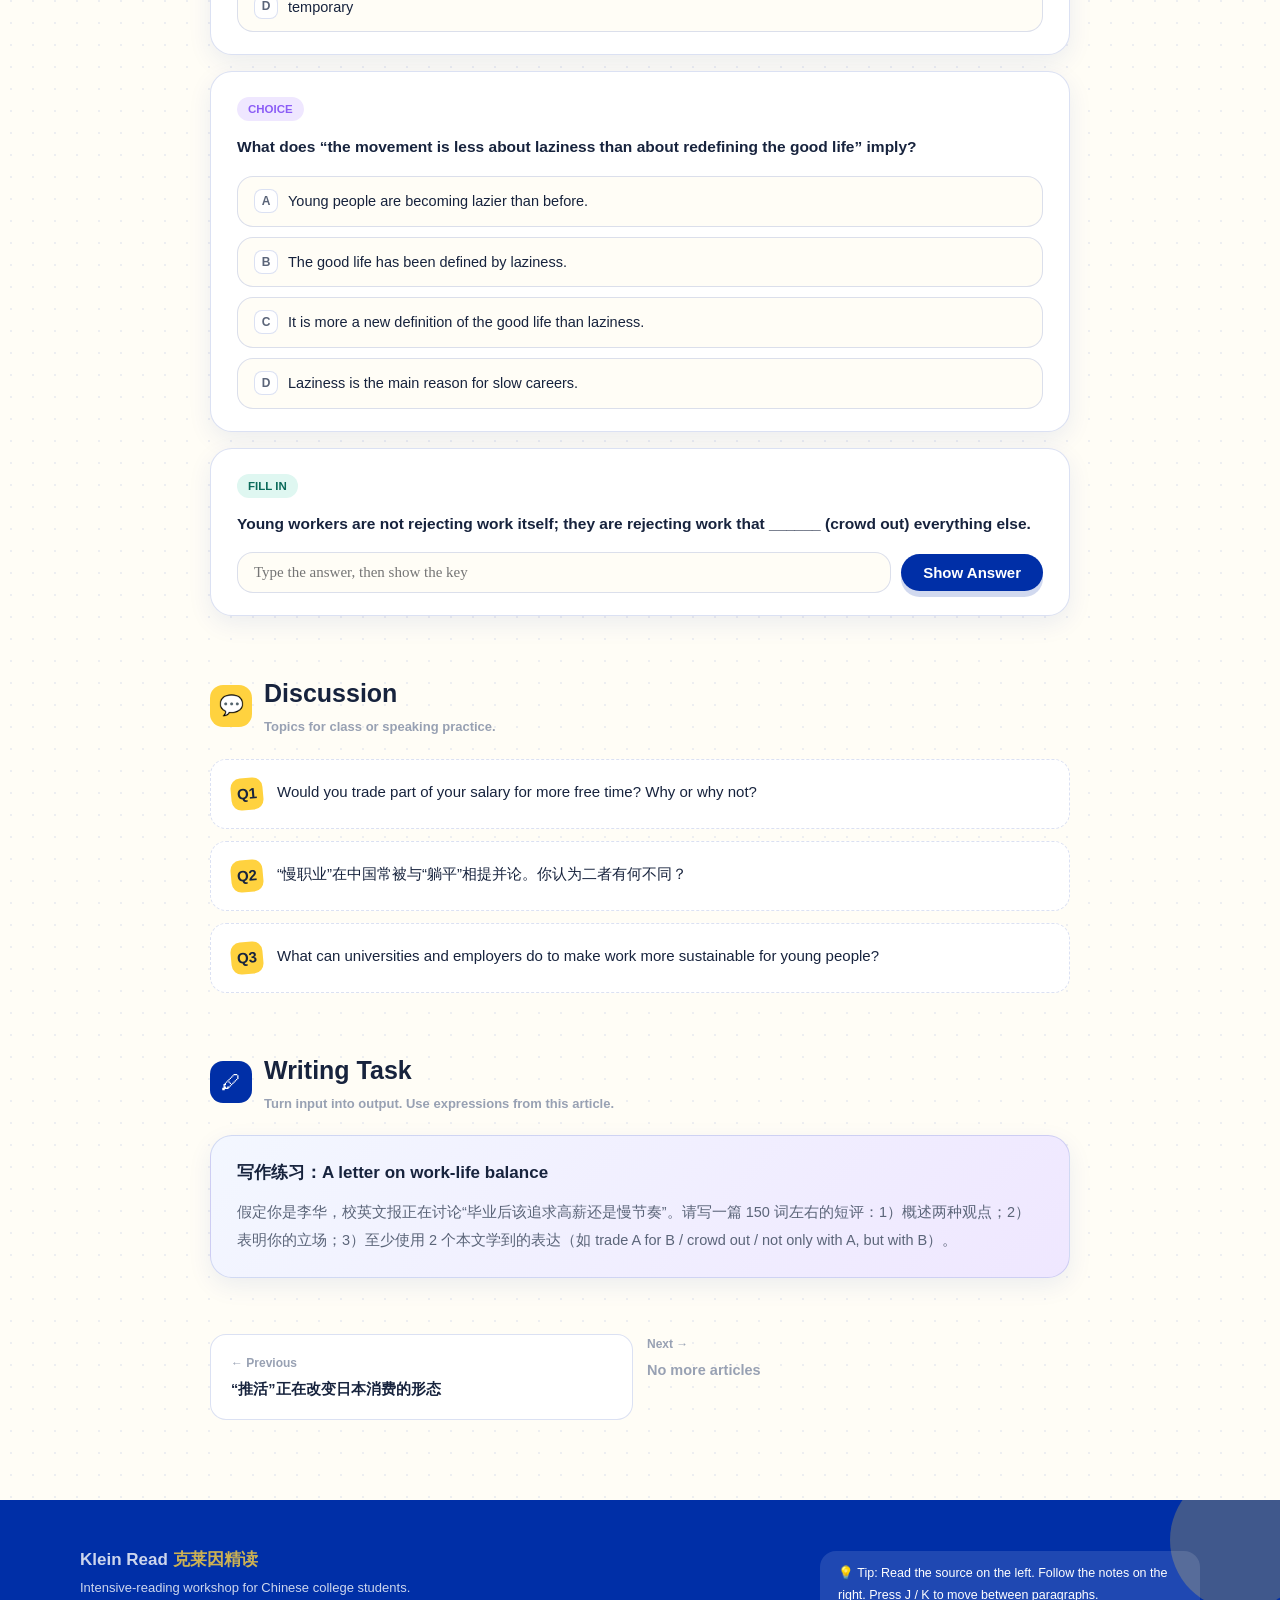
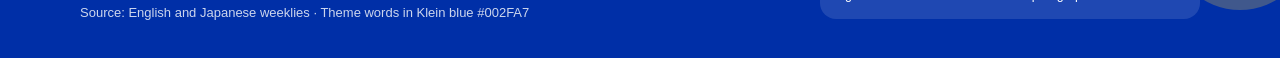
==== commit 398b42e8: "v3.2.0: home page lists the most recently edited articles first - Sort key: updated (last content ed" ====
--- a/articles/001-slow-career.html
+++ b/articles/001-slow-career.html
@@ -5,6 +5,7 @@
 <meta name="viewport" content="width=device-width, initial-scale=1.0">
 <title>用“拼命”换“平衡”：慢职业的悄然崛起 · Klein Read</title>
 <meta name="description" content="Klein Read intensive-reading page: 用“拼命”换“平衡”：慢职业的悄然崛起">
+<link rel="icon" type="image/svg+xml" href="../favicon.svg">
 <link rel="stylesheet" href="../css/style.css">
 </head>
 <body>
@@ -196,7 +197,7 @@
       <div class="card quiz-card write-card"><h3>写作练习：A letter on work-life balance</h3><p lang="zh-CN">假定你是李华，校英文报正在讨论“毕业后该追求高薪还是慢节奏”。请写一篇 150 词左右的短评：1）概述两种观点；2）表明你的立场；3）至少使用 2 个本文学到的表达（如 trade A for B / crowd out / not only with A, but with B）。</p></div>
     </section>
 
-    <nav class="pager"><div><p class="dir">← Previous</p><p class="t" style="color:var(--ink-30)">No more articles</p></div><a class="next" href="002-oshi-katsu.html"><p class="dir">Next →</p><p class="t">“推活”正在改变日本消费的形态</p></a></nav>
+    <nav class="pager"><a class="prev" href="002-oshi-katsu.html"><p class="dir">← Previous</p><p class="t">“推活”正在改变日本消费的形态</p></a><div><p class="dir">Next →</p><p class="t" style="color:var(--ink-30)">No more articles</p></div></nav>
   </div>
 </main>
 
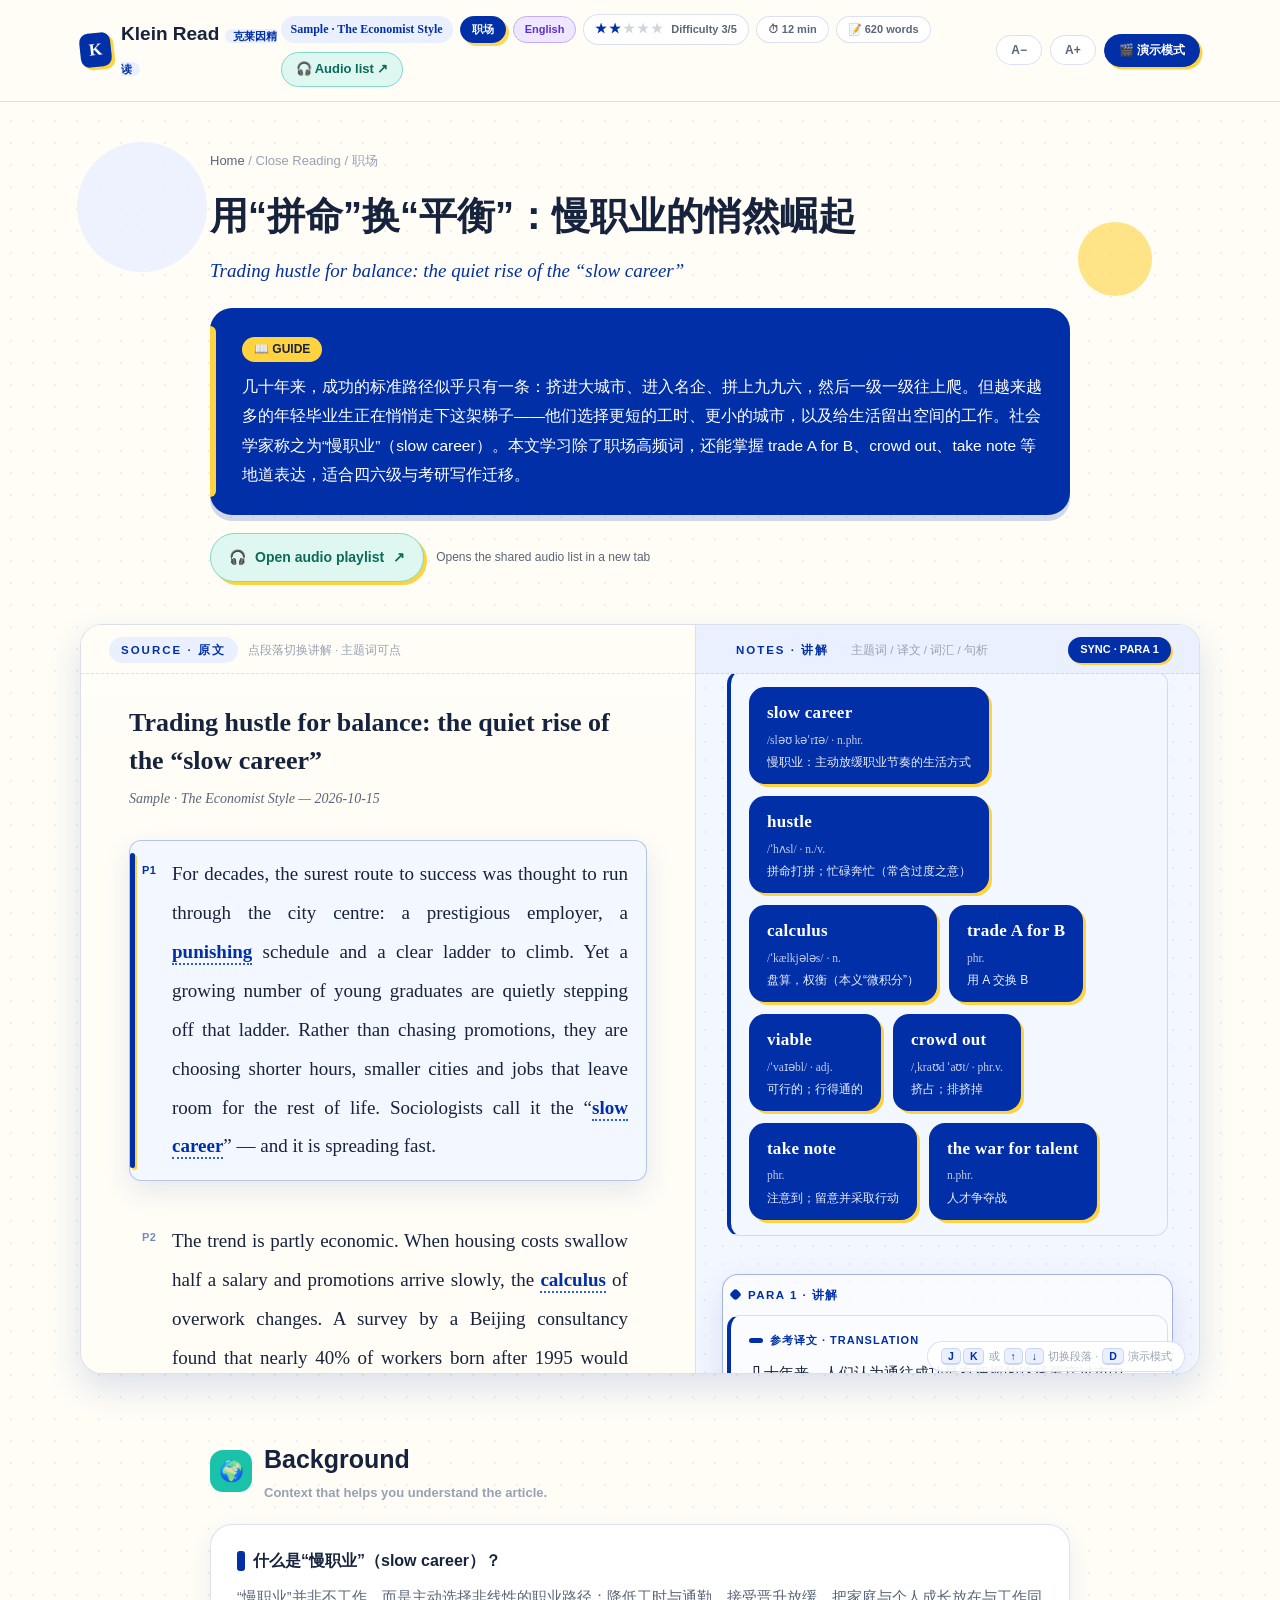
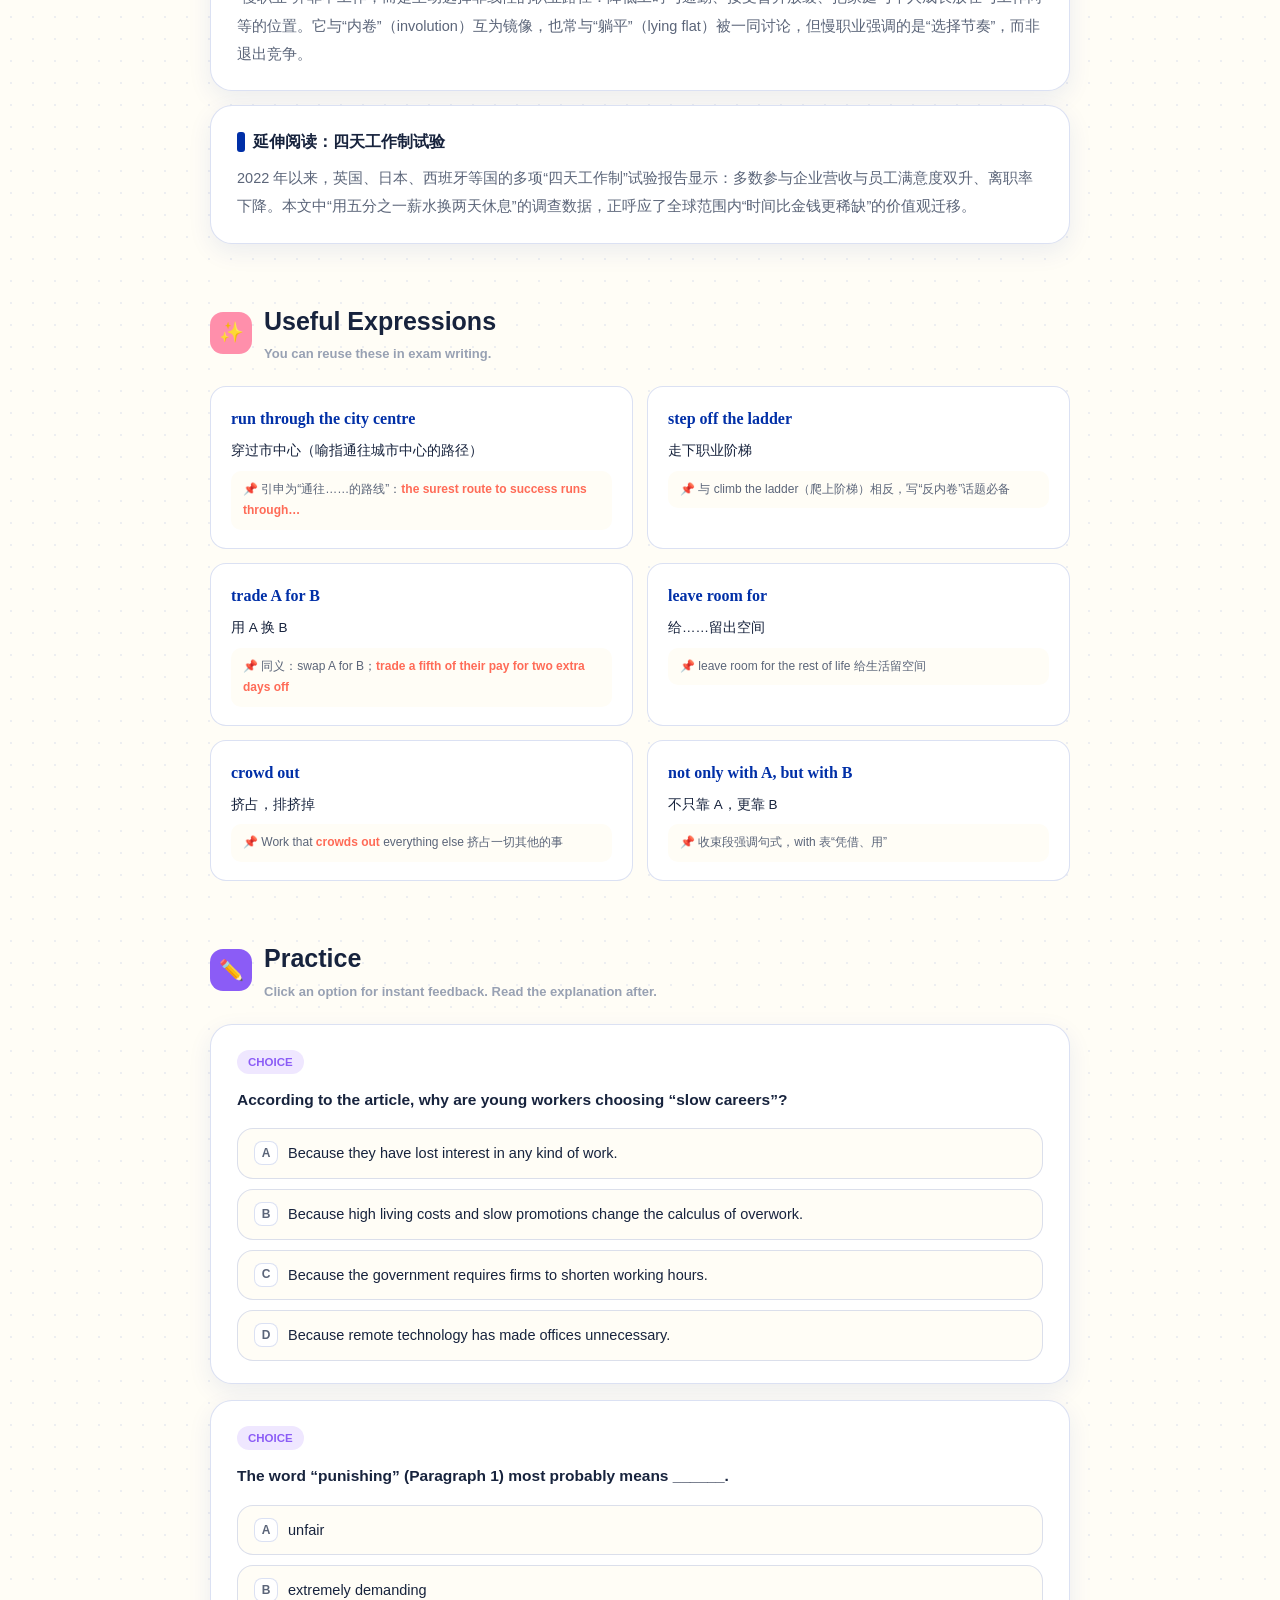
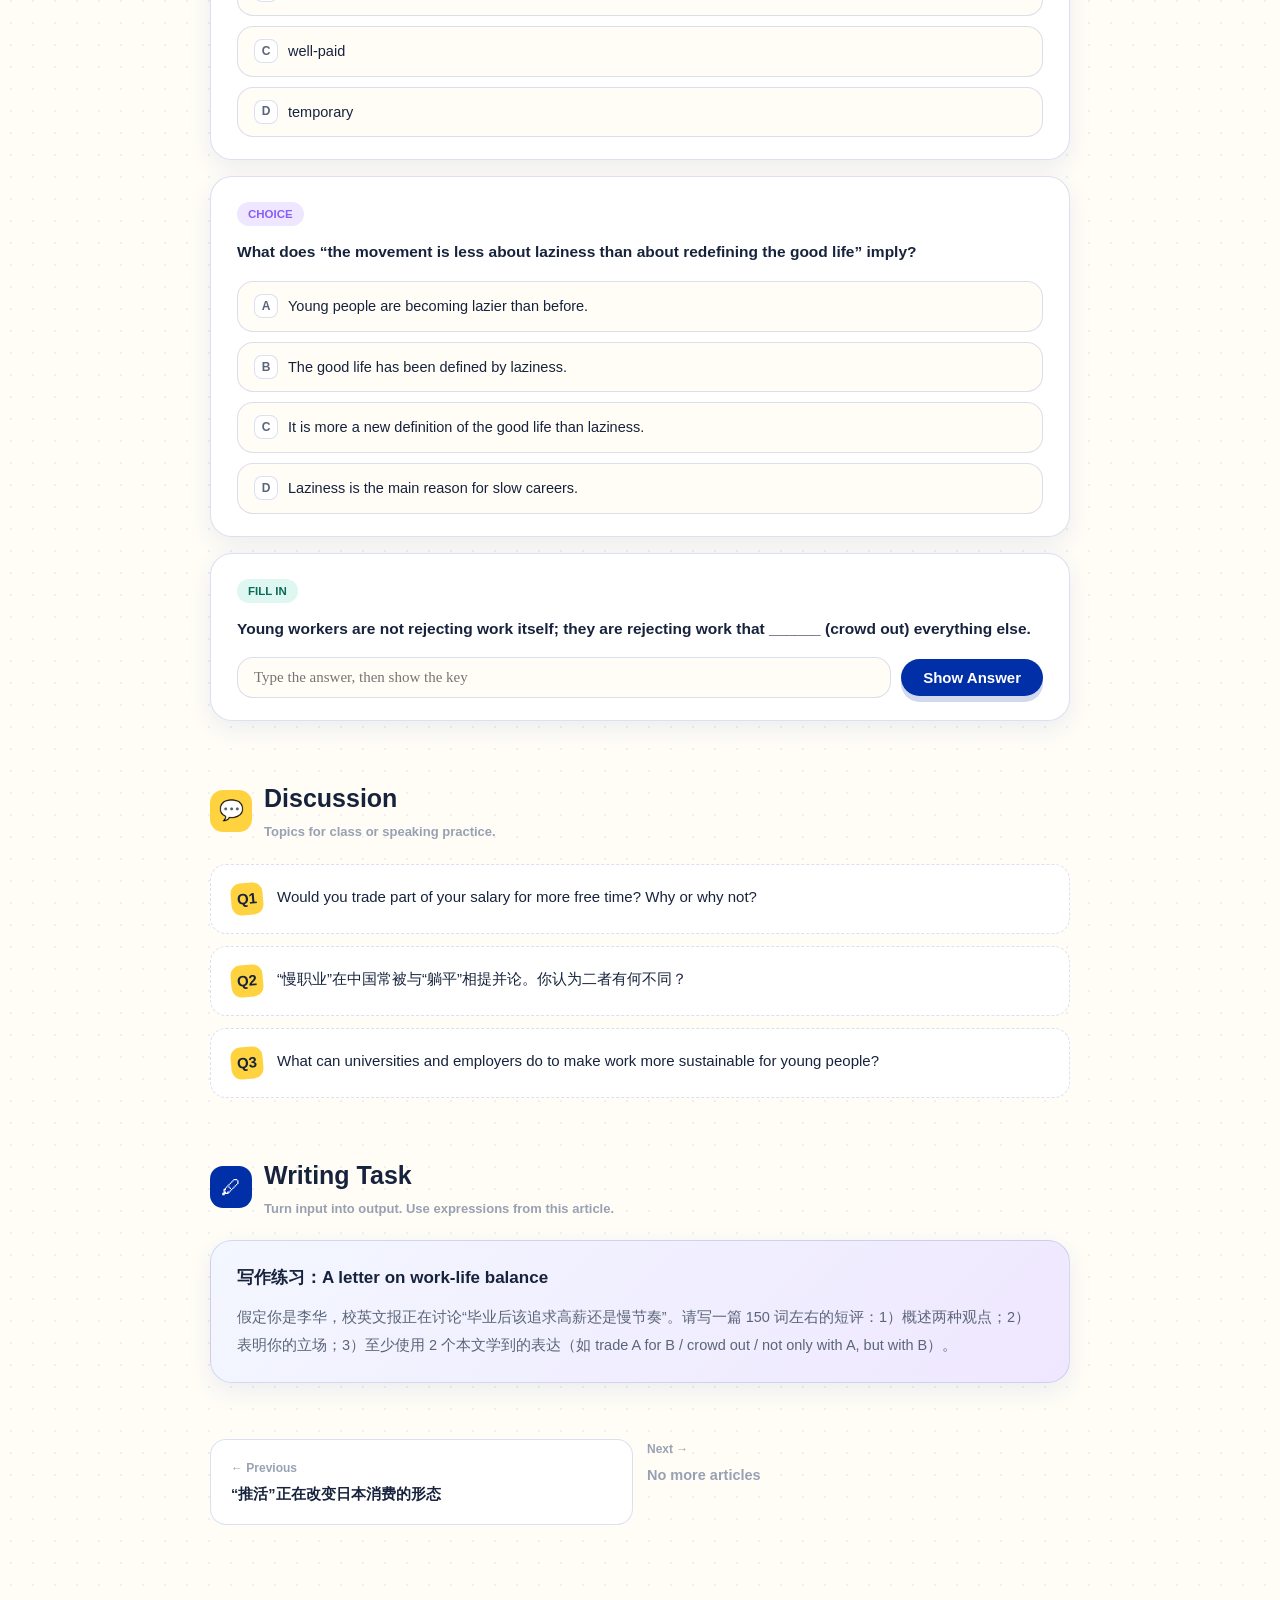
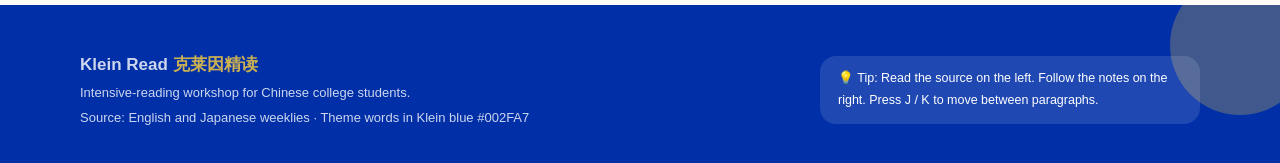
==== commit dcd06d8c: "v3.10.0: show shared audio playlist on every article page" ====
--- a/articles/001-slow-career.html
+++ b/articles/001-slow-career.html
@@ -23,7 +23,7 @@
       <span class="chip chip-violet" style="font-size:11px;padding:3px 11px">English</span>
       <span class="chip" style="font-size:11px;padding:3px 11px"><span class="stars">★★<span class="off">★</span><span class="off">★</span><span class="off">★</span></span> Difficulty 3/5</span>
       <span class="chip" style="font-size:11px;padding:3px 11px">⏱ 12 min</span>
-      <span class="chip" style="font-size:11px;padding:3px 11px">📝 620 words</span>
+      <span class="chip" style="font-size:11px;padding:3px 11px">📝 620 words</span><a class="chip audio-chip" href="https://monkfishare.gitlab.io/econaudio/" target="_blank" rel="noopener noreferrer" title="Opens the shared audio list in a new tab" aria-label="Open the shared audio list in a new tab">🎧 Audio list ↗</a>
     </div>
     <div class="top-tools">
       <button class="tool" id="fontMinus" title="Decrease source font size">A−</button>
@@ -45,7 +45,7 @@
       <div class="lead-card">
         <span class="lead-label">📖 GUIDE</span>
         <p lang="zh-CN">几十年来，成功的标准路径似乎只有一条：挤进大城市、进入名企、拼上九九六，然后一级一级往上爬。但越来越多的年轻毕业生正在悄悄走下这架梯子——他们选择更短的工时、更小的城市，以及给生活留出空间的工作。社会学家称之为“慢职业”（slow career）。本文学习除了职场高频词，还能掌握 trade A for B、crowd out、take note 等地道表达，适合四六级与考研写作迁移。</p>
-      </div>
+      </div><div class="article-audio"><a class="audio-cta-link" href="https://monkfishare.gitlab.io/econaudio/" target="_blank" rel="noopener noreferrer" aria-label="Open the shared audio list in a new tab"><span aria-hidden="true">🎧</span><span>Open audio playlist</span><span class="audio-arrow" aria-hidden="true">↗</span></a><span class="audio-open-note">Opens the shared audio list in a new tab</span></div>
     </div>
   </section>
 
--- a/css/style.css
+++ b/css/style.css
@@ -1284,3 +1284,53 @@
   .top-meta { display: none; }
   .kbd-hint { display: none; }
 }
+
+/* Optional article audio links */
+.audio-chip {
+  background: var(--mint-soft);
+  border-color: #7FD9C8;
+  color: #0B6B5B;
+  text-decoration: none;
+  white-space: nowrap;
+}
+.audio-chip:hover {
+  background: #DFF7F2;
+  border-color: var(--mint);
+  color: #075B4E;
+  transform: translateY(-1px);
+}
+.article-audio {
+  display: flex;
+  align-items: center;
+  gap: 12px;
+  flex-wrap: wrap;
+  margin-top: 18px;
+}
+.audio-cta-link {
+  display: inline-flex;
+  align-items: center;
+  gap: 9px;
+  padding: 11px 18px;
+  border: 1.5px solid #7FD9C8;
+  border-radius: var(--r-pill);
+  background: var(--mint-soft);
+  color: #0B6B5B;
+  font-size: 14px;
+  font-weight: 800;
+  text-decoration: none;
+  box-shadow: 3px 3px 0 var(--lemon);
+  transition: transform 0.15s ease, box-shadow 0.15s ease, background 0.15s ease;
+}
+.audio-cta-link:hover {
+  background: #DFF7F2;
+  border-color: var(--mint);
+  color: #075B4E;
+  transform: translateY(-2px);
+  box-shadow: 0 6px 0 rgba(25, 194, 168, 0.18);
+}
+.audio-open-note { font-size: 12px; color: var(--ink-60); }
+.audio-chip:focus-visible,
+.audio-cta-link:focus-visible {
+  outline: 3px solid var(--klein);
+  outline-offset: 3px;
+}
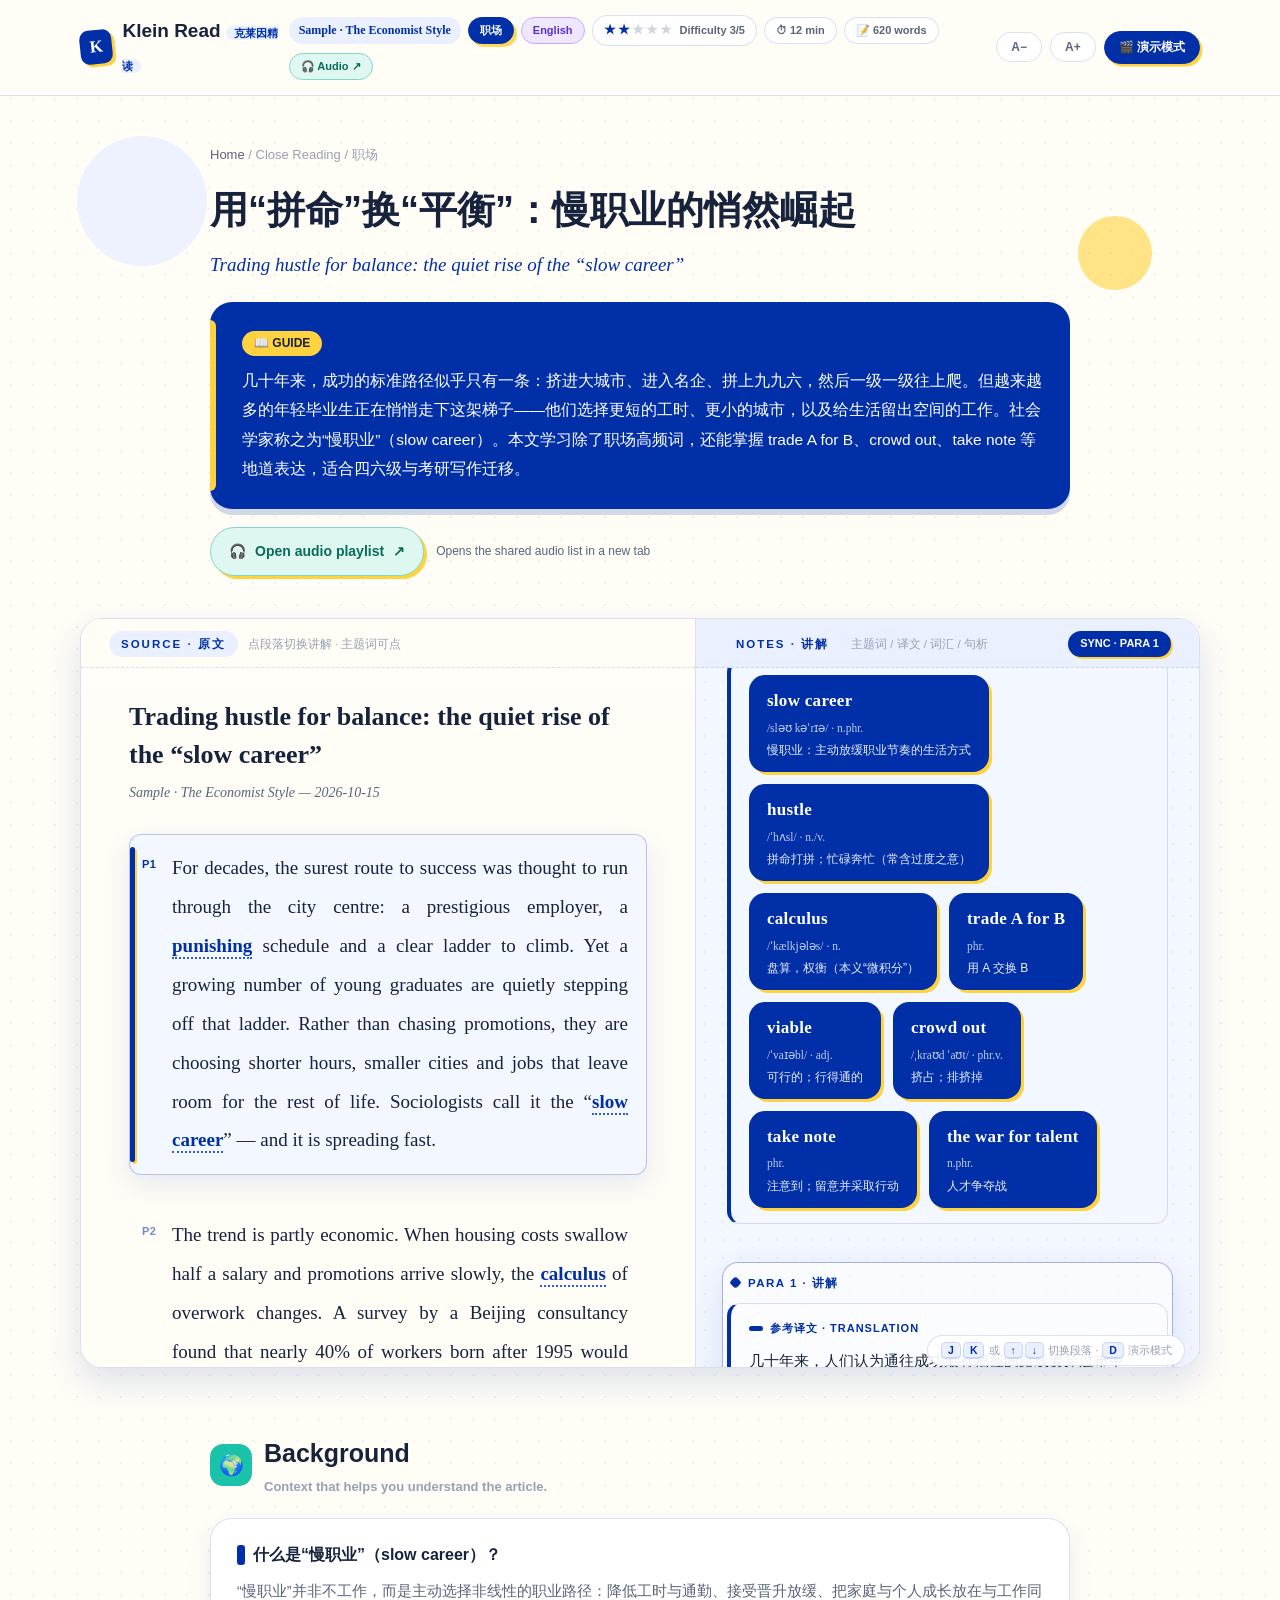
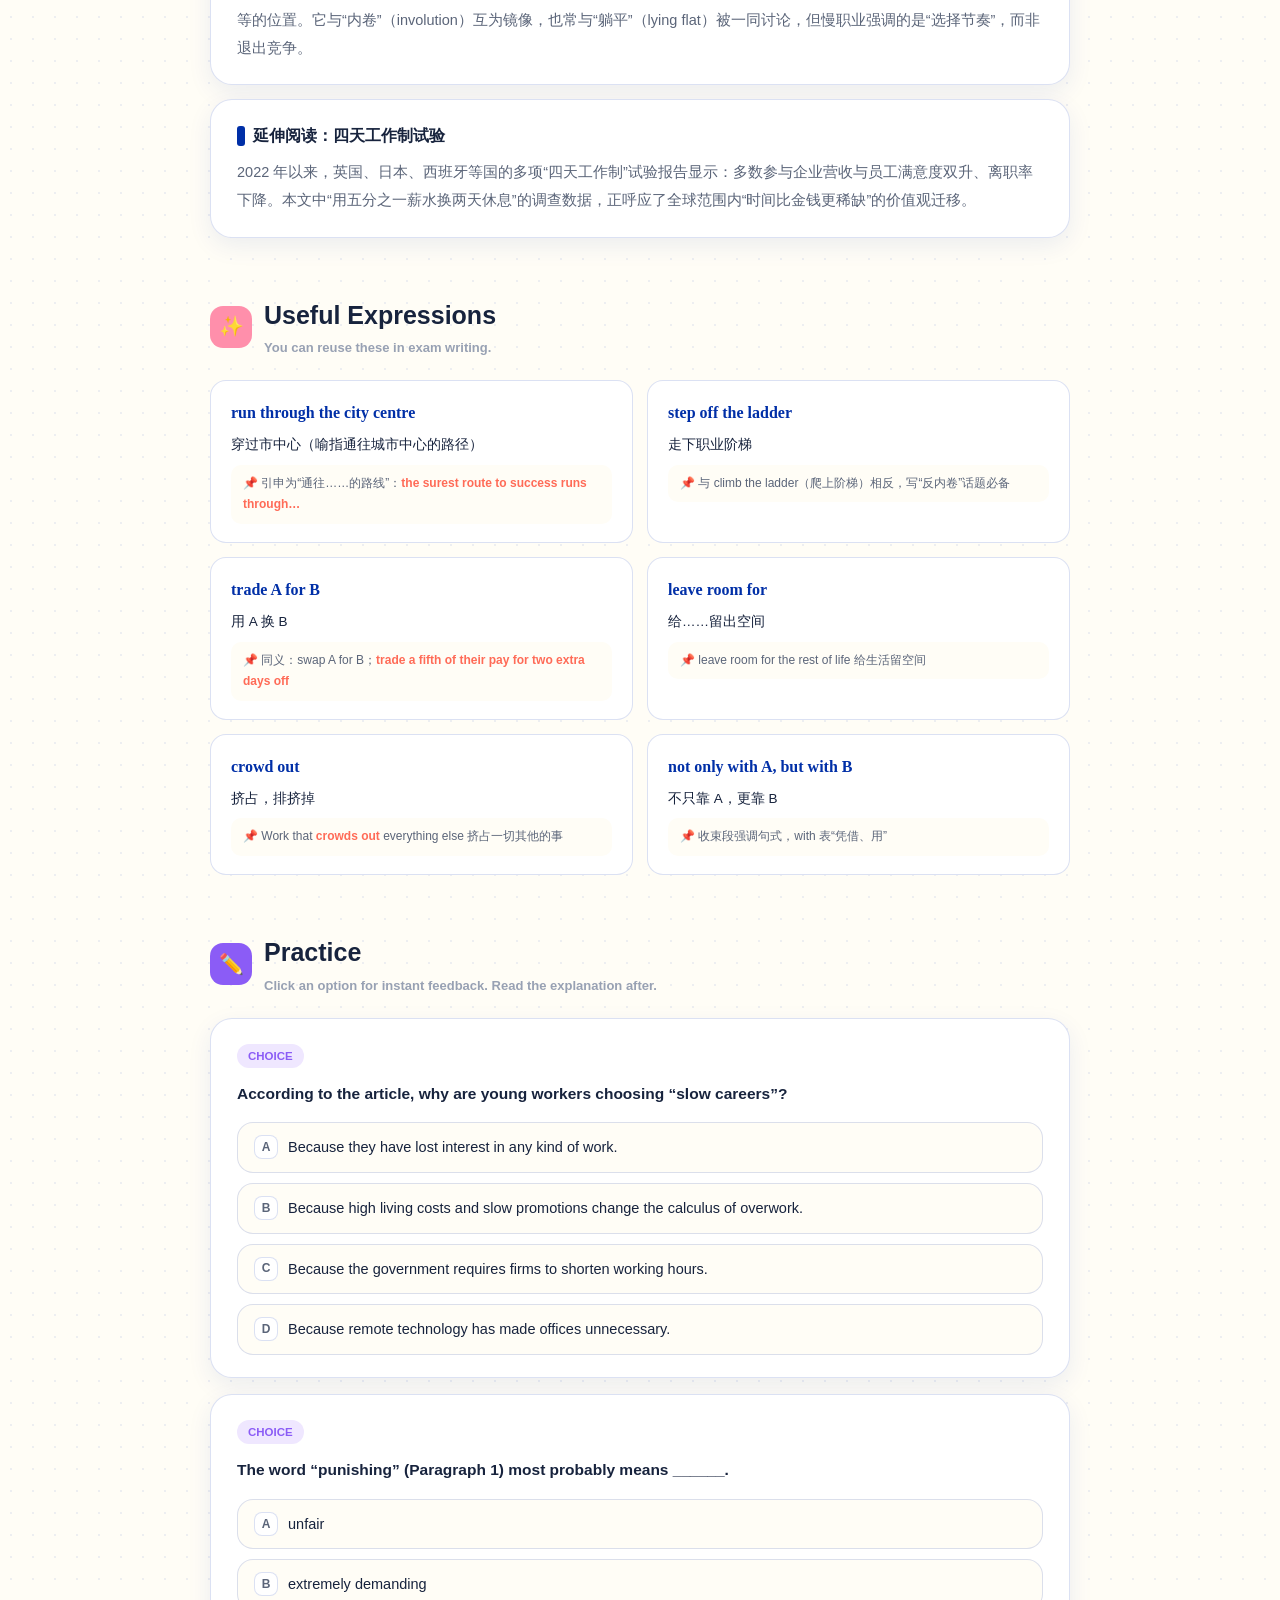
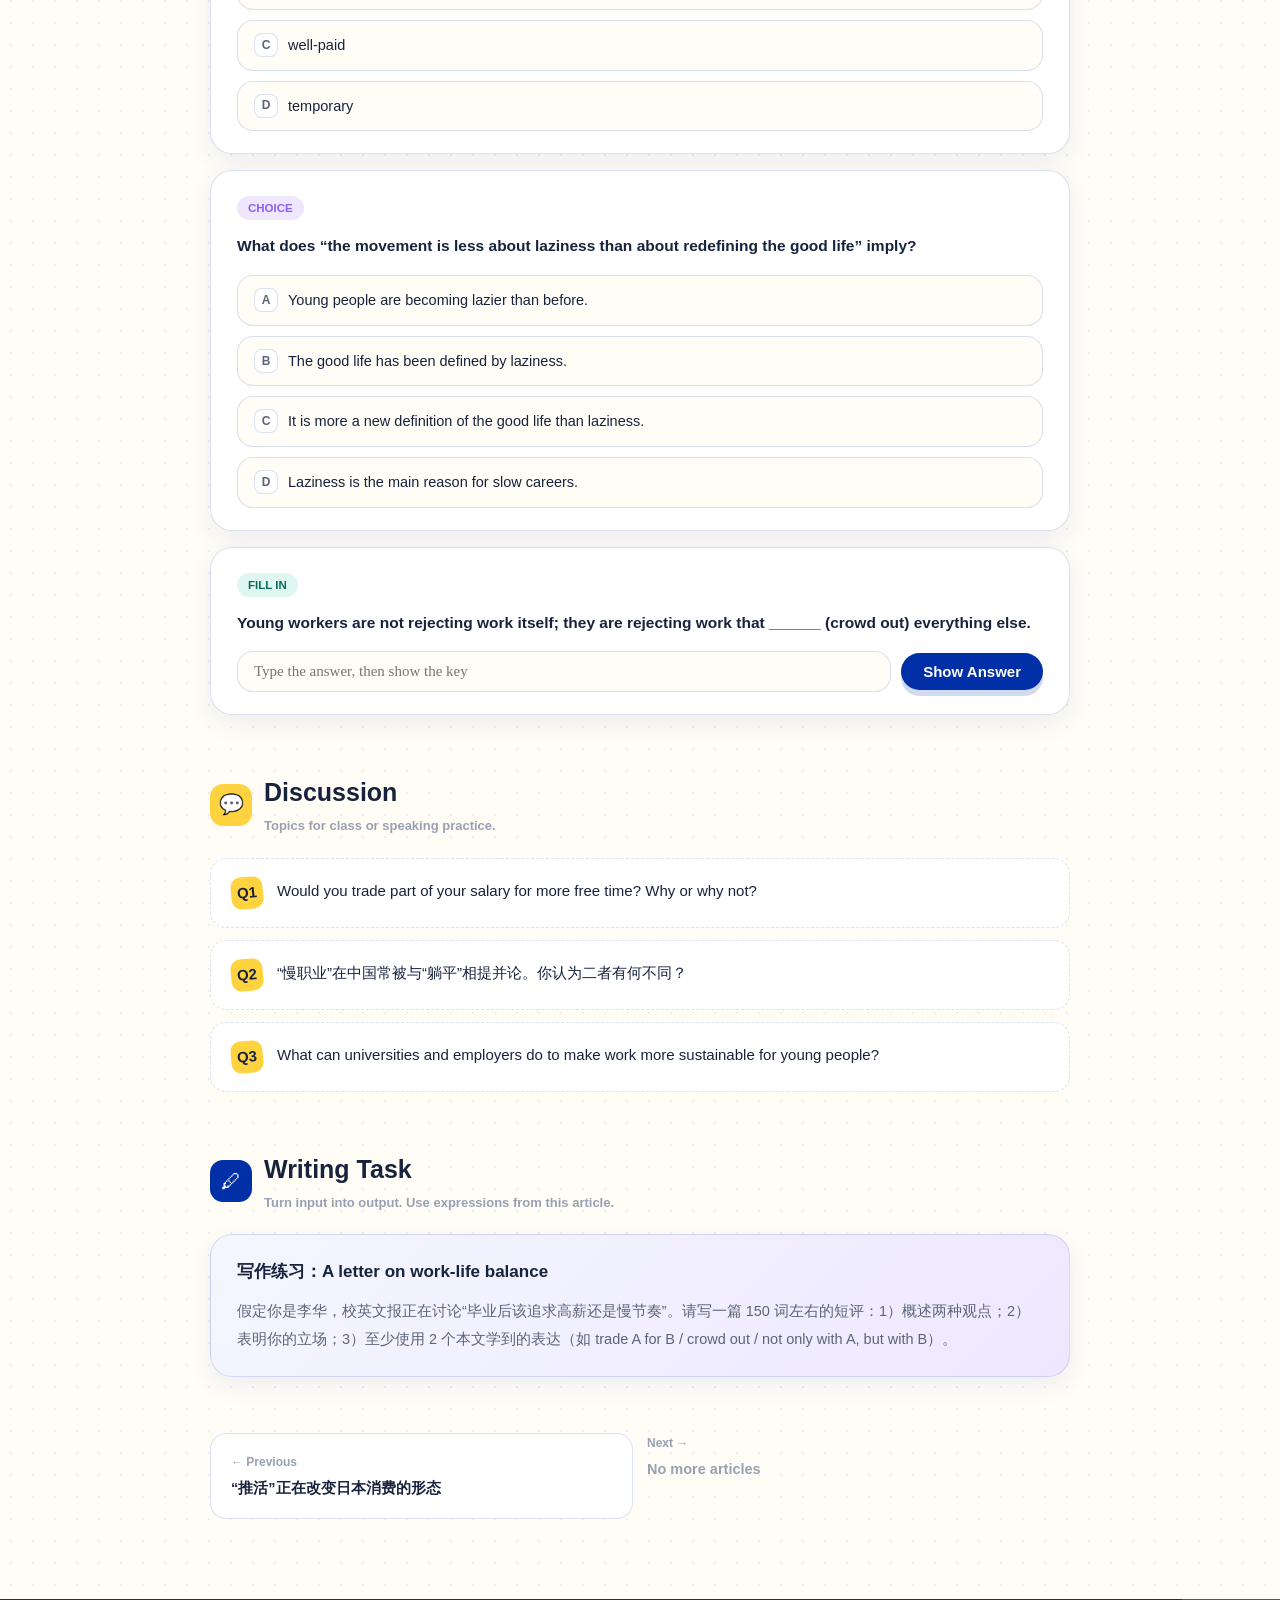
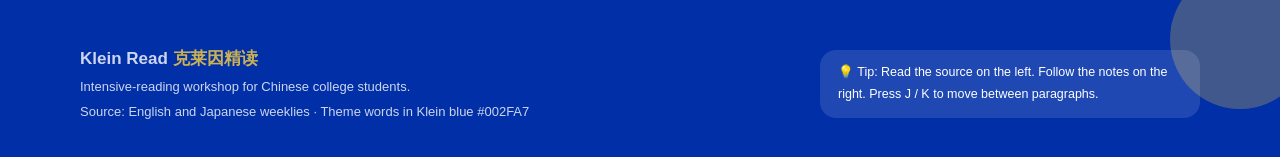
==== commit 3e62ea6e: "v3.10.1: align shared audio links across article pages" ====
--- a/articles/001-slow-career.html
+++ b/articles/001-slow-career.html
@@ -23,7 +23,7 @@
       <span class="chip chip-violet" style="font-size:11px;padding:3px 11px">English</span>
       <span class="chip" style="font-size:11px;padding:3px 11px"><span class="stars">★★<span class="off">★</span><span class="off">★</span><span class="off">★</span></span> Difficulty 3/5</span>
       <span class="chip" style="font-size:11px;padding:3px 11px">⏱ 12 min</span>
-      <span class="chip" style="font-size:11px;padding:3px 11px">📝 620 words</span><a class="chip audio-chip" href="https://monkfishare.gitlab.io/econaudio/" target="_blank" rel="noopener noreferrer" title="Opens the shared audio list in a new tab" aria-label="Open the shared audio list in a new tab">🎧 Audio list ↗</a>
+      <span class="chip" style="font-size:11px;padding:3px 11px">📝 620 words</span><a class="chip audio-chip" href="https://monkfishare.gitlab.io/econaudio/" target="_blank" rel="noopener noreferrer" title="Opens the shared audio list in a new tab" aria-label="Open the shared audio list in a new tab">🎧 Audio ↗</a>
     </div>
     <div class="top-tools">
       <button class="tool" id="fontMinus" title="Decrease source font size">A−</button>
--- a/css/style.css
+++ b/css/style.css
@@ -1287,6 +1287,10 @@
 
 /* Optional article audio links */
 .audio-chip {
+  /* Match the compact metadata chips in the top bar. */
+  font-size: 11px;
+  padding: 3px 11px;
+  flex: 0 0 auto;
   background: var(--mint-soft);
   border-color: #7FD9C8;
   color: #0B6B5B;
